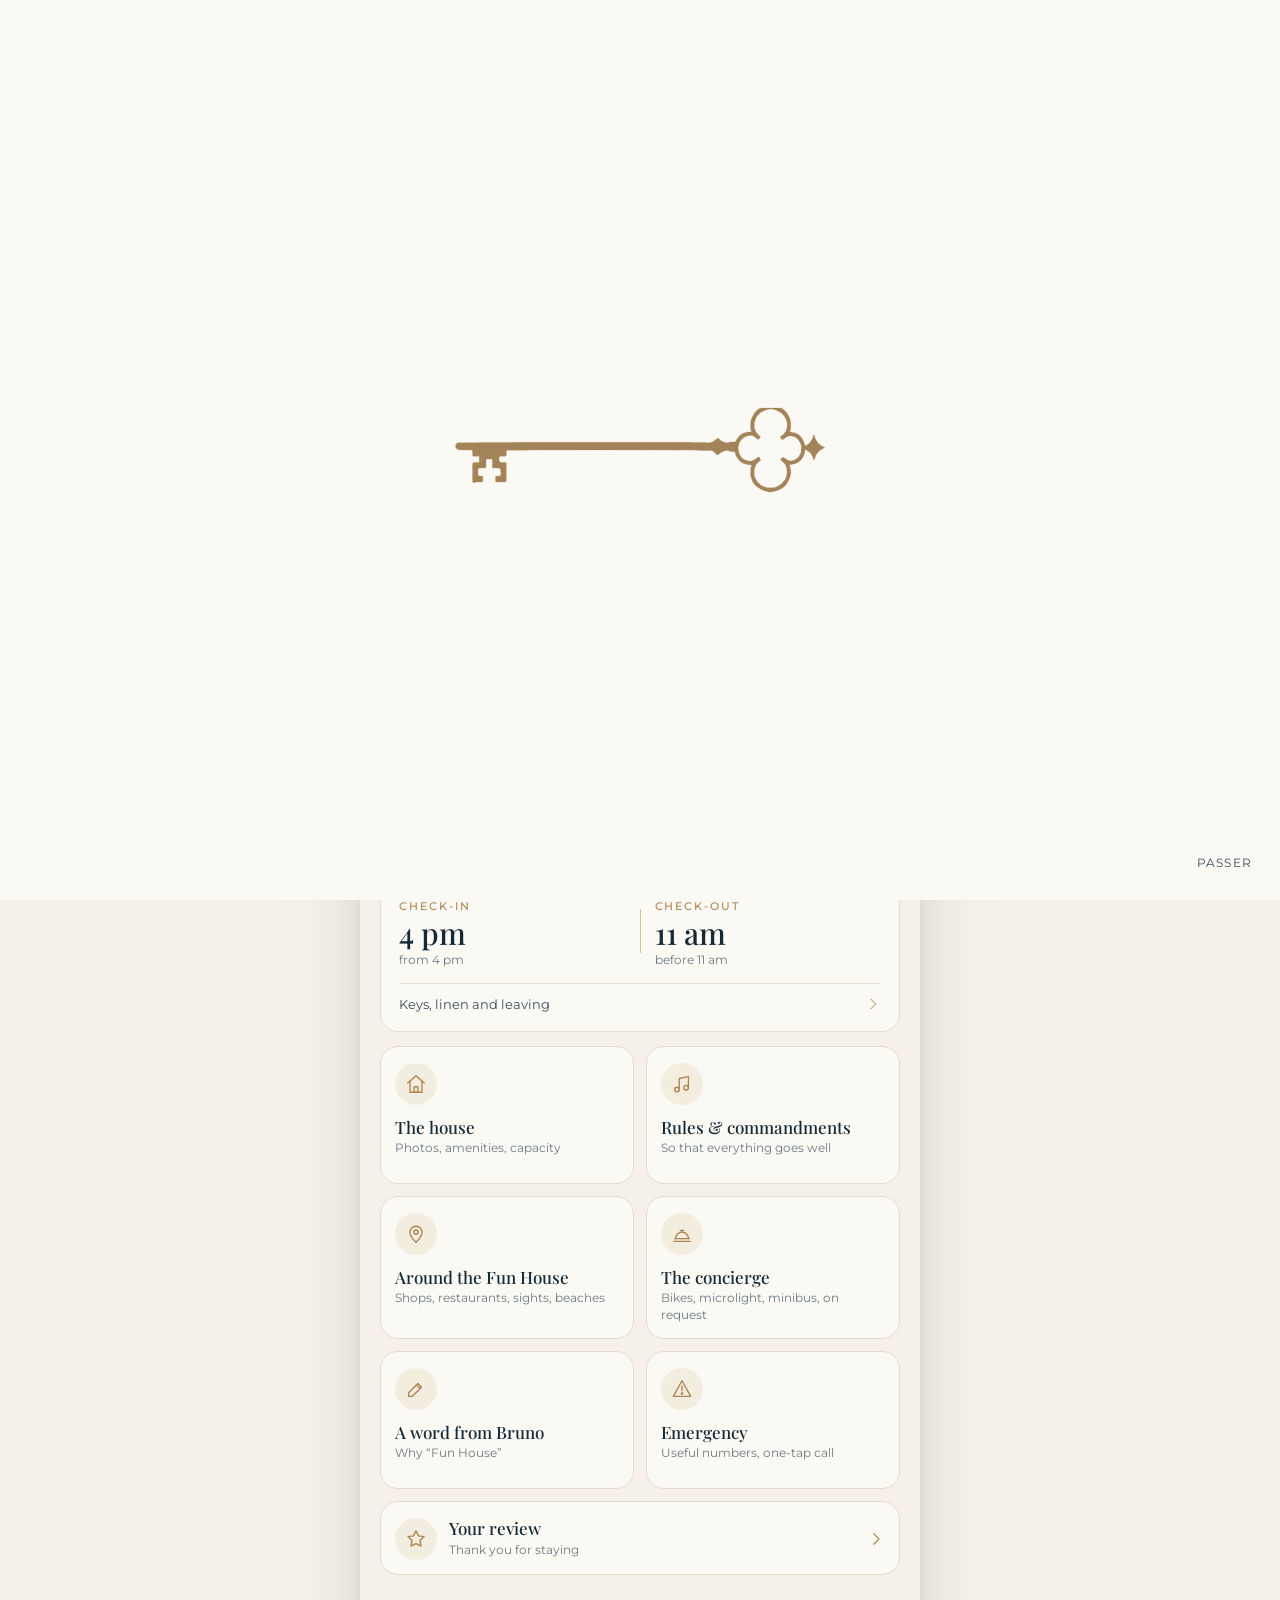
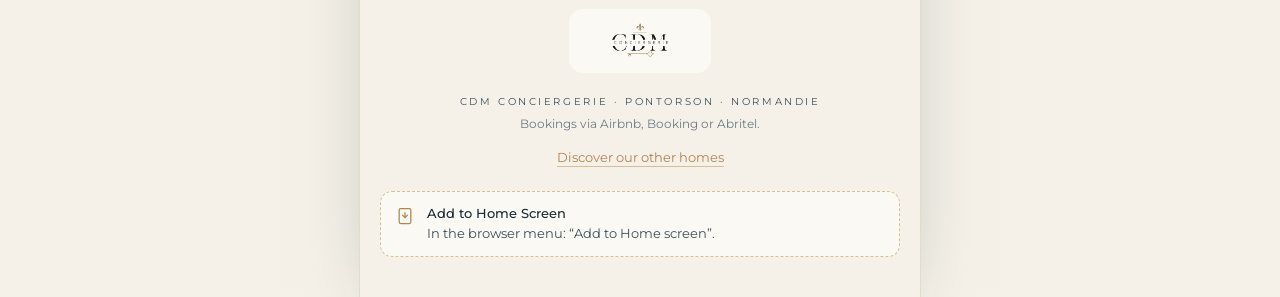
==== index.html @ 7c6ab752 "Livret d'accueil Fun House : mini-app statique (CDM Conciergerie) Co-Authored-By: Claude Fable 5.1 <" ====
<!doctype html>
<html lang="fr">
<head>
<meta charset="utf-8">
<meta name="viewport" content="width=device-width, initial-scale=1, viewport-fit=cover">
<title>Fun House · Livret d'accueil</title>
<meta name="description" content="Tout pour votre séjour à la Fun House, à Moidrey : wifi, arrivée et départ, règles de la maison, bonnes adresses et contact de la conciergerie.">
<meta name="robots" content="noindex, nofollow">
<meta name="theme-color" content="#F5F1E8" media="(prefers-color-scheme: light)">
<meta name="theme-color" content="#10222B" media="(prefers-color-scheme: dark)">
<meta name="apple-mobile-web-app-capable" content="yes">
<meta name="mobile-web-app-capable" content="yes">
<meta name="apple-mobile-web-app-status-bar-style" content="black-translucent">
<meta name="apple-mobile-web-app-title" content="Fun House">
<meta name="format-detection" content="telephone=yes">

<!-- Aperçu du lien dans iMessage, WhatsApp, Messenger -->
<meta property="og:type" content="website">
<meta property="og:title" content="Fun House · Livret d'accueil">
<meta property="og:description" content="Wifi, arrivée et départ, règles de la maison, bonnes adresses, contact de la conciergerie : tout votre séjour dans votre poche.">
<meta property="og:image" content="https://funhouse.conciergerie-cdm.fr/img/og.jpg">
<meta property="og:image:width" content="1200">
<meta property="og:image:height" content="630">
<meta property="og:url" content="https://funhouse.conciergerie-cdm.fr/">
<meta property="og:locale" content="fr_FR">
<meta name="twitter:card" content="summary_large_image">

<link rel="manifest" href="manifest.webmanifest">
<link rel="icon" type="image/png" sizes="64x64" href="icons/favicon-64.png">
<link rel="apple-touch-icon" href="icons/apple-touch-icon.png">
<link rel="preload" href="fonts/playfair-display-latin-500-normal.woff2" as="font" type="font/woff2" crossorigin>
<link rel="preload" href="fonts/playfair-display-latin-500-italic.woff2" as="font" type="font/woff2" crossorigin>
<link rel="preload" href="fonts/montserrat-latin-400-normal.woff2" as="font" type="font/woff2" crossorigin>
<link rel="preload" href="video/hero-poster.webp" as="image">
<link rel="stylesheet" href="styles.css">
</head>
<body>
<script>document.documentElement.classList.add('js');</script>

<!-- Ouverture : la clé du logo se dessine, puis le logo complet apparaît -->
<div id="ouverture" aria-hidden="true">
  <div class="ouv-boite">
    <img id="ouv-logo" src="img/logo-cdm.png" alt="" width="790" height="316">
    <svg class="ouv-cle" viewBox="0 0 843 210" aria-hidden="true"><path id="ouv-cle-path" d=""/></svg>
  </div>
  <div class="ouv-mot">Conciergerie Clés des Merveilles</div>
  <button type="button" class="ouv-passer" id="ouv-passer">Passer</button>
</div>

<div class="app" id="app">
  <header class="hero" id="hero">
    <img class="poster" src="video/hero-poster.webp" alt="" width="720" height="1280" fetchpriority="high">
    <video id="hero-video" muted loop playsinline preload="none" poster="video/hero-poster.webp" aria-hidden="true">
      <source src="video/hero.mp4" type="video/mp4">
    </video>
    <div class="hero-haut">
      <a class="marque" href="#/" aria-label="Fun House, accueil"><img src="img/logo-cdm.png" alt="CDM Conciergerie, Clés des Merveilles" width="790" height="316"></a>
      <div class="hero-actions">
        <div class="langue" role="group" aria-label="Langue / Language">
          <button type="button" data-lang="fr" aria-pressed="true">FR</button>
          <button type="button" data-lang="en" aria-pressed="false">EN</button>
        </div>
        <button type="button" class="btn-ico" id="btn-partager" aria-label="Partager"></button>
      </div>
    </div>
    <div class="hero-texte" id="hero-texte"></div>
  </header>

  <main class="contenu" id="accueil"></main>
</div>

<div id="pages"></div>
<div class="lightbox" id="lightbox" role="dialog" aria-modal="true" aria-label="Photos"></div>
<div class="toast" id="toast" role="status" aria-live="polite"></div>

<noscript>
  <div style="padding:24px;font-family:Arial,sans-serif">
    <h1>Fun House</h1>
    <p>Wifi : BBOX-E0B1A021 · mot de passe : PnJfz9CNZT2bJd76LJ</p>
    <p>Alicia, Conciergerie Clés des Merveilles : 06 40 57 18 82</p>
    <p>Urgences : 112 · SAMU 15 · Pompiers 18 · Police 17</p>
  </div>
</noscript>

<script src="content.js"></script>
<script src="cle.js" defer></script>
<script src="qrcode.min.js" defer></script>
<script src="app.js" defer></script>
</body>
</html>
---- styles.css ----
/* ============================================================
   FUN HOUSE · LIVRET D'ACCUEIL · STYLES
   Charte CDM Conciergerie V1 : crème, nacre, encre marine,
   ardoise, or. Playfair Display / Montserrat / Satisfy.
   ============================================================ */

@font-face { font-family: "Playfair Display"; font-style: normal; font-weight: 500; font-display: swap; src: url("fonts/playfair-display-latin-500-normal.woff2") format("woff2"); }
@font-face { font-family: "Playfair Display"; font-style: italic; font-weight: 500; font-display: swap; src: url("fonts/playfair-display-latin-500-italic.woff2") format("woff2"); }
@font-face { font-family: "Montserrat"; font-style: normal; font-weight: 400; font-display: swap; src: url("fonts/montserrat-latin-400-normal.woff2") format("woff2"); }
@font-face { font-family: "Montserrat"; font-style: normal; font-weight: 500; font-display: swap; src: url("fonts/montserrat-latin-500-normal.woff2") format("woff2"); }
@font-face { font-family: "Satisfy"; font-style: normal; font-weight: 400; font-display: swap; src: url("fonts/satisfy-latin-400-normal.woff2") format("woff2"); }

:root {
  --creme: #F5F1E8;
  --nacre: #FBF9F4;
  --encre: #152A35;
  --ardoise: #3A4F5B;
  --or: #AF8450;
  --or-clair: #D9BE93;
  --or-pale: #EFE3CF;
  --filet: #E4DCCB;
  --doux: #6B7B84;
  --ombre: 0 10px 30px -18px rgba(21, 42, 53, .35);

  --bg: var(--creme);
  --surface: var(--nacre);
  --surface-2: #F0EADD;
  --texte: var(--encre);
  --texte-2: var(--ardoise);
  --texte-3: var(--doux);
  --ligne: var(--filet);
  --cercle: #F3EDE0;

  --f-titre: "Playfair Display", Georgia, "Times New Roman", serif;
  --f-texte: "Montserrat", "Helvetica Neue", Arial, sans-serif;
  --f-main: "Satisfy", "Brush Script MT", cursive;

  --rayon: 18px;
  --rayon-s: 12px;
  --gout: 20px;
  --sat: env(safe-area-inset-top, 0px);
  --sab: env(safe-area-inset-bottom, 0px);
  --ease: cubic-bezier(.2, .8, .2, 1);
  color-scheme: light;
}

@media (prefers-color-scheme: dark) {
  :root:not([data-theme="light"]) {
    --bg: #10222B; --surface: #172F3B; --surface-2: #1D3845;
    --texte: #F5F1E8; --texte-2: #D8D2C4; --texte-3: #A9B5BC;
    --ligne: rgba(217, 190, 147, .22); --cercle: #1E3A47;
    --ombre: 0 10px 30px -18px rgba(0, 0, 0, .6);
    color-scheme: dark;
  }
}
:root[data-theme="dark"] {
  --bg: #10222B; --surface: #172F3B; --surface-2: #1D3845;
  --texte: #F5F1E8; --texte-2: #D8D2C4; --texte-3: #A9B5BC;
  --ligne: rgba(217, 190, 147, .22); --cercle: #1E3A47;
  --ombre: 0 10px 30px -18px rgba(0, 0, 0, .6);
  color-scheme: dark;
}

/* ---------- Base ---------- */
*, *::before, *::after { box-sizing: border-box; }
html { -webkit-text-size-adjust: 100%; height: 100%; }
body {
  margin: 0; min-height: 100%;
  background: var(--bg); color: var(--texte-2);
  font-family: var(--f-texte); font-size: 15px; line-height: 1.6;
  -webkit-font-smoothing: antialiased; overscroll-behavior-y: none;
}
body.page-ouverte { overflow: hidden; }
img { max-width: 100%; display: block; }
button { font: inherit; color: inherit; }
a { color: inherit; }
:focus-visible { outline: 2px solid var(--or); outline-offset: 3px; border-radius: 6px; }
[hidden] { display: none !important; }
.sr { position: absolute; width: 1px; height: 1px; overflow: hidden; clip: rect(0 0 0 0); white-space: nowrap; }

.app { max-width: 560px; margin: 0 auto; min-height: 100dvh; position: relative; background: var(--bg); }
@media (min-width: 600px) { .app { box-shadow: 0 0 0 1px var(--ligne), 0 30px 80px -40px rgba(21, 42, 53, .5); } }

/* ---------- Typographie ---------- */
.eyebrow { font-size: 11px; letter-spacing: .22em; text-transform: uppercase; color: var(--or); font-weight: 500; margin: 0 0 8px; }
.titre { font-family: var(--f-titre); font-weight: 500; color: var(--texte); line-height: 1.08; margin: 0; text-wrap: balance; }
.titre em, .it { font-style: italic; color: var(--or); }
h1.titre { font-size: clamp(32px, 9vw, 40px); }
h2.titre { font-size: 22px; margin: 0 0 10px; }
h3.titre { font-size: 18px; margin: 0 0 6px; }
p { margin: 0 0 12px; }
.doux { color: var(--texte-3); }
.petit { font-size: 13px; }
.filet-or { width: 64px; height: 2px; background: var(--or); border: 0; margin: 14px 0 18px; border-radius: 2px; }

/* ---------- Boutons ---------- */
.btn {
  display: inline-flex; align-items: center; justify-content: center; gap: 10px;
  min-height: 48px; padding: 0 20px; border-radius: 999px; border: 1px solid var(--encre);
  background: var(--encre); color: var(--nacre); text-decoration: none; cursor: pointer;
  font-size: 12px; font-weight: 500; letter-spacing: .12em; text-transform: uppercase;
  transition: transform .18s var(--ease), background .18s, opacity .18s; -webkit-tap-highlight-color: transparent;
}
.btn:active { transform: scale(.97); }
.btn svg { width: 18px; height: 18px; }
.btn.or { border-color: var(--or); background: transparent; color: var(--texte); }
.btn.or svg { color: var(--or); }
.btn.plein { width: 100%; }
.btn.compact { min-height: 40px; padding: 0 14px; font-size: 11px; }
.btn.lien { background: transparent; border-color: transparent; color: var(--or); padding: 0 6px; min-height: 40px; }
.btn-ico {
  width: 44px; height: 44px; border-radius: 50%; border: 1px solid var(--ligne); background: var(--surface);
  display: inline-grid; place-items: center; cursor: pointer; color: var(--texte); padding: 0; -webkit-tap-highlight-color: transparent;
}
.btn-ico svg { width: 20px; height: 20px; }
.ico { width: 22px; height: 22px; stroke: currentColor; fill: none; stroke-width: 1.5; stroke-linecap: round; stroke-linejoin: round; flex: 0 0 auto; }
.cercle { width: 44px; height: 44px; border-radius: 50%; background: var(--cercle); display: grid; place-items: center; color: var(--or); flex: 0 0 auto; }

/* ---------- Ouverture ---------- */
#ouverture {
  position: fixed; inset: 0; z-index: 100; background: var(--nacre); display: grid; place-items: center;
  transition: opacity .6s ease, visibility .6s;
}
#ouverture.fin { opacity: 0; visibility: hidden; pointer-events: none; }
.ouv-boite { position: relative; width: min(72vw, 300px); aspect-ratio: 790 / 316; }
.ouv-boite img { position: absolute; inset: 0; width: 100%; height: 100%; object-fit: contain; opacity: 0; transform: scale(.94); transition: opacity .7s ease .15s, transform .9s var(--ease) .15s; }
.ouv-boite img.visible { opacity: 1; transform: none; }
.ouv-cle { position: absolute; left: 50%; top: 50%; width: min(80vw, 380px); height: auto; overflow: visible; transform: translate(-50%, -50%); transition: opacity .55s ease, transform .55s ease; }
.ouv-cle path { fill: #A3845A; fill-opacity: 0; stroke: var(--or); stroke-width: 2.2; stroke-dasharray: 2920; stroke-dashoffset: 2920; }
#ouverture.trace .ouv-cle path { animation: tracer 1.35s cubic-bezier(.45, 0, .2, 1) forwards, remplir .45s ease 1.2s forwards; }
@keyframes tracer { to { stroke-dashoffset: 0; } }
@keyframes remplir { to { fill-opacity: 1; stroke-width: .6; } }
#ouverture.logo .ouv-cle { opacity: 0; transform: translate(-50%, -50%) scale(.55); }
.ouv-mot { position: absolute; left: 0; right: 0; top: calc(50% + 70px); text-align: center; font-family: var(--f-texte); font-size: 11px; letter-spacing: .3em; text-transform: uppercase; color: var(--ardoise); opacity: 0; transition: opacity .6s ease; }
#ouverture.logo .ouv-mot { opacity: 1; }
.ouv-passer { position: absolute; right: 18px; bottom: calc(18px + var(--sab)); background: none; border: 0; color: var(--ardoise); font-size: 12px; letter-spacing: .1em; text-transform: uppercase; padding: 10px; }

/* ---------- Hero ---------- */
.hero { position: relative; height: min(74svh, 700px); min-height: 500px; overflow: hidden; background: var(--encre); }
.hero video, .hero img.poster { position: absolute; inset: 0; width: 100%; height: 100%; object-fit: cover; object-position: center 40%; }
.hero video { opacity: 0; transition: opacity .8s ease; }
.hero.video-prete video { opacity: 1; }
.hero::after {
  content: ""; position: absolute; inset: 0;
  background: linear-gradient(180deg, rgba(21, 42, 53, .38) 0%, rgba(21, 42, 53, 0) 26%, rgba(21, 42, 53, 0) 46%, var(--bg) 78%, var(--bg) 100%);
}
.hero-haut {
  position: absolute; z-index: 2; left: 0; right: 0; top: 0;
  padding: calc(var(--sat) + 14px) var(--gout) 0; display: flex; align-items: center; justify-content: space-between; gap: 10px;
}
.marque { background: var(--nacre); border-radius: 12px; padding: 6px 10px; display: inline-flex; box-shadow: 0 6px 24px -10px rgba(0, 0, 0, .35); }
.marque img { height: 30px; width: auto; }
.hero-actions { display: flex; gap: 8px; }
.langue { display: inline-flex; border-radius: 999px; overflow: hidden; background: rgba(21, 42, 53, .45); backdrop-filter: blur(8px); -webkit-backdrop-filter: blur(8px); border: 1px solid rgba(251, 249, 244, .35); }
.langue button { background: none; border: 0; color: var(--nacre); font-size: 12px; font-weight: 500; letter-spacing: .1em; padding: 0 12px; height: 36px; cursor: pointer; }
.langue button[aria-pressed="true"] { background: var(--nacre); color: var(--encre); }
.hero-actions .btn-ico { background: rgba(21, 42, 53, .45); border-color: rgba(251, 249, 244, .35); color: var(--nacre); backdrop-filter: blur(8px); -webkit-backdrop-filter: blur(8px); width: 38px; height: 38px; }
.hero-texte { position: absolute; z-index: 2; left: 0; right: 0; bottom: 0; padding: 0 var(--gout) 6px; color: var(--texte); }
.hero-texte .main { font-family: var(--f-main); font-size: clamp(26px, 7vw, 32px); color: var(--or); line-height: 1; margin: 0 0 2px; }
.hero-texte h1 { font-family: var(--f-titre); font-weight: 500; font-size: clamp(52px, 15vw, 72px); line-height: .98; margin: 0; color: var(--texte); letter-spacing: -.01em; }
.hero-texte h1 em { font-style: italic; color: var(--or); }
.hero-texte .hero-lieu { margin: 12px 0 0; font-size: 11px; letter-spacing: .22em; text-transform: uppercase; color: var(--texte-2); }

/* ---------- Accueil ---------- */
.contenu { padding: 0 var(--gout) calc(40px + var(--sab)); }
.intro-accueil { font-size: 15.5px; color: var(--texte-2); margin: 6px 0 22px; max-width: 46ch; }
.rapides { display: grid; grid-template-columns: repeat(3, 1fr); gap: 10px; margin: 0 0 14px; }
.rapide {
  background: var(--surface); border: 1px solid var(--ligne); border-radius: var(--rayon); min-height: 86px; padding: 12px 8px;
  display: flex; flex-direction: column; align-items: center; justify-content: center; gap: 8px; text-decoration: none; cursor: pointer;
  color: var(--texte); font-size: 12px; font-weight: 500; letter-spacing: .02em; text-align: center; transition: transform .18s var(--ease), box-shadow .18s; -webkit-tap-highlight-color: transparent;
}
.rapide:active { transform: scale(.97); }
.rapide .cercle { width: 40px; height: 40px; }
.horaires-carte {
  display: grid; grid-template-columns: 1fr 1px 1fr; align-items: center; gap: 14px;
  background: var(--surface); border: 1px solid var(--ligne); border-radius: var(--rayon); padding: 16px 18px; margin-bottom: 14px; text-decoration: none; color: inherit;
}
.horaires-carte .sep { width: 1px; height: 44px; background: var(--or-clair); }
.horaire b { display: block; font-family: var(--f-titre); font-weight: 500; font-size: 30px; color: var(--texte); line-height: 1.1; font-variant-numeric: tabular-nums; }
.horaire span { font-size: 11px; letter-spacing: .18em; text-transform: uppercase; color: var(--or); font-weight: 500; }
.horaire small { display: block; font-size: 12px; color: var(--texte-3); }
.horaires-lien { grid-column: 1 / -1; display: flex; align-items: center; justify-content: space-between; border-top: 1px solid var(--ligne); padding-top: 10px; font-size: 13px; color: var(--texte-2); }
.horaires-lien svg { width: 16px; height: 16px; color: var(--or); }
.grille { display: grid; grid-template-columns: 1fr 1fr; gap: 12px; }
.tuile {
  background: var(--surface); border: 1px solid var(--ligne); border-radius: var(--rayon); padding: 16px 14px 14px; text-align: left; cursor: pointer;
  display: flex; flex-direction: column; gap: 12px; min-height: 138px; transition: transform .18s var(--ease); -webkit-tap-highlight-color: transparent; color: inherit;
}
.tuile:active { transform: scale(.97); }
.tuile .cercle { width: 42px; height: 42px; }
.tuile b { display: block; font-family: var(--f-titre); font-weight: 500; font-size: 17px; line-height: 1.2; color: var(--texte); }
.tuile small { display: block; font-size: 12px; color: var(--texte-3); margin-top: 3px; line-height: 1.4; }
.tuile.large { grid-column: 1 / -1; flex-direction: row; align-items: center; min-height: 0; }
.tuile.large .texte { flex: 1; min-width: 0; }
.tuile.large .chev { color: var(--or); width: 18px; height: 18px; }
.pied { text-align: center; padding: 34px 0 0; }
.pied .marque-pied { display: inline-block; background: var(--nacre); border-radius: 14px; padding: 10px 16px; }
.pied .marque-pied img { height: 44px; width: auto; }
.pied .signature { margin: 14px 0 4px; font-size: 10px; letter-spacing: .26em; text-transform: uppercase; color: var(--texte-2); }
.pied .reservation { font-size: 12px; color: var(--texte-3); margin: 0 0 12px; }
.pied a.site { color: var(--or); font-size: 13px; text-decoration: none; border-bottom: 1px solid var(--or-clair); padding-bottom: 1px; }
.installer { margin-top: 22px; background: var(--surface); border: 1px dashed var(--or-clair); border-radius: var(--rayon-s); padding: 12px 14px; font-size: 12.5px; color: var(--texte-2); text-align: left; display: flex; gap: 12px; align-items: flex-start; }
.installer svg { color: var(--or); width: 20px; height: 20px; flex: 0 0 auto; margin-top: 2px; }
.installer b { display: block; color: var(--texte); font-weight: 500; }

/* ---------- Pages (feuilles) ---------- */
.page {
  position: fixed; inset: 0; z-index: 50; background: var(--bg); color: var(--texte-2);
  transform: translate3d(100%, 0, 0); visibility: hidden; transition: transform .42s var(--ease), visibility 0s linear .42s;
  display: flex; flex-direction: column; max-width: 560px; margin: 0 auto; box-shadow: -20px 0 60px -30px rgba(0, 0, 0, .5);
}
.page.ouverte { transform: translate3d(0, 0, 0); visibility: visible; transition: transform .42s var(--ease), visibility 0s; }
.page-tete {
  flex: 0 0 auto; display: flex; align-items: center; gap: 10px; padding: calc(var(--sat) + 10px) 12px 10px;
  background: color-mix(in srgb, var(--bg) 88%, transparent); backdrop-filter: blur(10px); -webkit-backdrop-filter: blur(10px); border-bottom: 1px solid var(--ligne);
  position: sticky; top: 0; z-index: 2;
}
.page-tete .retour { width: 40px; height: 40px; border-radius: 50%; border: 0; background: transparent; display: grid; place-items: center; cursor: pointer; color: var(--texte); -webkit-tap-highlight-color: transparent; }
.page-tete .retour svg { width: 22px; height: 22px; }
.page-tete .fil { font-size: 11px; letter-spacing: .2em; text-transform: uppercase; color: var(--or); font-weight: 500; flex: 1; min-width: 0; white-space: nowrap; overflow: hidden; text-overflow: ellipsis; }
.page-corps { flex: 1 1 auto; overflow-y: auto; -webkit-overflow-scrolling: touch; overscroll-behavior: contain; padding: 22px var(--gout) calc(48px + var(--sab)); }
.page-corps > .eyebrow + .titre { margin-bottom: 14px; }
.page-corps .intro { font-size: 15.5px; color: var(--texte-2); max-width: 48ch; margin-bottom: 22px; }
.bloc { margin: 0 0 22px; }
.carte { background: var(--surface); border: 1px solid var(--ligne); border-radius: var(--rayon); padding: 18px; }
.carte + .carte { margin-top: 12px; }
.carte h3 { margin-top: 0; }
.ligne-ico { display: flex; gap: 14px; align-items: flex-start; }
.ligne-ico .cercle { width: 40px; height: 40px; }
.ligne-ico p:last-child { margin: 0; }
.photo-bandeau { margin: 0 calc(-1 * var(--gout)) 20px; position: relative; aspect-ratio: 4 / 3; overflow: hidden; background: var(--surface-2); }
.photo-bandeau img { width: 100%; height: 100%; object-fit: cover; }
.photo-bandeau::after { content: ""; position: absolute; inset: 0; background: linear-gradient(180deg, rgba(21, 42, 53, 0) 55%, var(--bg) 100%); }
.photo-arrondie { border-radius: var(--rayon); overflow: hidden; aspect-ratio: 16 / 10; background: var(--surface-2); margin: 0 0 18px; position: relative; }
.photo-arrondie img { width: 100%; height: 100%; object-fit: cover; }

/* ---------- Wifi ---------- */
.wifi-champ { display: flex; align-items: center; justify-content: space-between; gap: 12px; padding: 14px 0; border-top: 1px solid var(--ligne); }
.wifi-champ:first-of-type { border-top: 0; padding-top: 4px; }
.wifi-champ .lab { font-size: 11px; letter-spacing: .18em; text-transform: uppercase; color: var(--or); font-weight: 500; }
.wifi-champ .val { font-family: var(--f-texte); font-weight: 500; font-size: 17px; color: var(--texte); word-break: break-all; letter-spacing: .02em; }
.wifi-champ .val.mdp { font-size: 19px; letter-spacing: .06em; font-variant-numeric: tabular-nums; }
.qr-boite { background: #FFFFFF; border-radius: var(--rayon); padding: 14px; display: grid; place-items: center; width: min(100%, 260px); margin: 0 auto 12px; border: 1px solid var(--ligne); }
.qr-boite svg { width: 100%; height: auto; display: block; shape-rendering: crispEdges; }
.note { display: flex; gap: 12px; align-items: flex-start; font-size: 13.5px; color: var(--texte-2); background: var(--surface); border: 1px solid var(--ligne); border-radius: var(--rayon-s); padding: 12px 14px; }
.note svg { color: var(--or); width: 20px; height: 20px; flex: 0 0 auto; margin-top: 1px; }

/* ---------- Arrivée ---------- */
.tuiles-heures { display: grid; grid-template-columns: 1fr 1fr; gap: 12px; margin-bottom: 14px; }
.tuile-heure { background: var(--surface); border: 1px solid var(--ligne); border-radius: var(--rayon); padding: 18px 14px; text-align: center; }
.tuile-heure span { font-size: 11px; letter-spacing: .18em; text-transform: uppercase; color: var(--or); font-weight: 500; }
.tuile-heure b { display: block; font-family: var(--f-titre); font-weight: 500; font-size: 40px; line-height: 1.1; color: var(--texte); margin: 4px 0 2px; font-variant-numeric: tabular-nums; }
.tuile-heure small { font-size: 12px; color: var(--texte-3); }
.liste-check { list-style: none; margin: 0; padding: 0; }
.liste-check li { border-top: 1px solid var(--ligne); }
.liste-check li:first-child { border-top: 0; }
.check { display: flex; align-items: center; gap: 14px; width: 100%; padding: 13px 0; background: none; border: 0; text-align: left; cursor: pointer; color: var(--texte); font-size: 14.5px; line-height: 1.4; -webkit-tap-highlight-color: transparent; }
.check .case { width: 26px; height: 26px; border-radius: 50%; border: 1.5px solid var(--or-clair); flex: 0 0 auto; display: grid; place-items: center; transition: background .25s, border-color .25s; }
.check .case svg { width: 14px; height: 14px; stroke: var(--nacre); stroke-width: 2.2; fill: none; stroke-dasharray: 24; stroke-dashoffset: 24; transition: stroke-dashoffset .3s ease .05s; }
.check[aria-checked="true"] .case { background: var(--or); border-color: var(--or); }
.check[aria-checked="true"] .case svg { stroke-dashoffset: 0; }
.check[aria-checked="true"] .lib { color: var(--texte-3); text-decoration: line-through; text-decoration-color: var(--or-clair); }
.progression { height: 3px; background: var(--ligne); border-radius: 3px; overflow: hidden; margin: 6px 0 14px; }
.progression i { display: block; height: 100%; width: 0; background: var(--or); transition: width .4s var(--ease); }
.fini { display: none; text-align: center; padding: 10px 0 4px; }
.fini.visible { display: block; animation: monter .5s var(--ease); }
.fini .main { font-family: var(--f-main); font-size: 26px; color: var(--or); margin: 0 0 8px; }
@keyframes monter { from { opacity: 0; transform: translateY(10px); } to { opacity: 1; transform: none; } }
.actions { display: flex; flex-direction: column; gap: 10px; margin-top: 14px; }

/* ---------- Maison ---------- */
.chiffres { display: grid; grid-template-columns: repeat(4, 1fr); gap: 8px; margin: 0 0 22px; }
.chiffre { background: var(--surface); border: 1px solid var(--ligne); border-radius: var(--rayon-s); padding: 12px 6px; text-align: center; }
.chiffre b { display: block; font-family: var(--f-titre); font-weight: 500; font-size: 26px; color: var(--texte); line-height: 1.1; }
.chiffre span { display: block; font-size: 9.5px; letter-spacing: .05em; text-transform: uppercase; color: var(--texte-3); line-height: 1.25; margin-top: 3px; }
.galerie { display: flex; gap: 12px; overflow-x: auto; scroll-snap-type: x mandatory; margin: 0 calc(-1 * var(--gout)); padding: 4px var(--gout) 12px; scrollbar-width: none; }
.galerie::-webkit-scrollbar { display: none; }
.galerie figure { margin: 0; flex: 0 0 min(76%, 330px); scroll-snap-align: center; }
.galerie button { display: block; width: 100%; padding: 0; border: 0; background: var(--surface-2); border-radius: 16px; overflow: hidden; aspect-ratio: 4 / 5; cursor: pointer; }
.galerie img { width: 100%; height: 100%; object-fit: cover; transition: transform .6s var(--ease); }
.galerie button:active img { transform: scale(1.03); }
.galerie figcaption { font-size: 12px; color: var(--texte-3); margin-top: 8px; letter-spacing: .02em; }
.equipements { display: grid; grid-template-columns: 1fr 1fr; gap: 8px; }
.equip { display: flex; align-items: center; gap: 10px; background: var(--surface); border: 1px solid var(--ligne); border-radius: var(--rayon-s); padding: 10px 12px; font-size: 13px; color: var(--texte); }
.equip .cercle { width: 34px; height: 34px; }
.equip .ico { width: 18px; height: 18px; }
.accordeon { border-top: 1px solid var(--ligne); }
.accordeon details { border-bottom: 1px solid var(--ligne); }
.accordeon summary { list-style: none; cursor: pointer; padding: 14px 0; display: flex; align-items: center; justify-content: space-between; gap: 12px; font-weight: 500; color: var(--texte); font-size: 15px; }
.accordeon summary::-webkit-details-marker { display: none; }
.accordeon summary svg { width: 18px; height: 18px; color: var(--or); transition: transform .3s var(--ease); }
.accordeon details[open] summary svg { transform: rotate(45deg); }
.accordeon details p { margin: 0 0 14px; font-size: 14px; }
.chambres { display: grid; gap: 8px; }
.chambre { display: flex; justify-content: space-between; gap: 12px; align-items: baseline; padding: 10px 0; border-bottom: 1px solid var(--ligne); font-size: 14px; }
.chambre b { font-family: var(--f-titre); font-weight: 500; color: var(--texte); font-size: 16px; white-space: nowrap; }
.chambre span { text-align: right; color: var(--texte-2); }

/* ---------- Lightbox ---------- */
.lightbox { position: fixed; inset: 0; z-index: 90; background: #0B151B; display: none; flex-direction: column; }
.lightbox.ouverte { display: flex; }
.lightbox .piste { flex: 1; display: flex; overflow-x: auto; scroll-snap-type: x mandatory; scrollbar-width: none; align-items: center; }
.lightbox .piste::-webkit-scrollbar { display: none; }
.lightbox .piste figure { flex: 0 0 100%; scroll-snap-align: center; margin: 0; height: 100%; display: flex; flex-direction: column; justify-content: center; align-items: center; padding: 0 0 20px; }
.lightbox img { max-width: 100%; max-height: calc(100dvh - 140px); object-fit: contain; }
.lightbox figcaption { color: #D8D2C4; font-size: 13px; padding: 12px 20px 0; text-align: center; }
.lightbox .fermer { position: absolute; top: calc(var(--sat) + 12px); right: 14px; z-index: 2; background: rgba(255, 255, 255, .12); border-color: transparent; color: #fff; }

/* ---------- Règles & commandements ---------- */
.regles { list-style: none; margin: 0 0 24px; padding: 0; background: var(--surface); border: 1px solid var(--ligne); border-radius: var(--rayon); overflow: hidden; }
.regles li { display: flex; gap: 14px; align-items: flex-start; padding: 13px 16px; border-top: 1px solid var(--ligne); font-size: 14.5px; color: var(--texte); line-height: 1.45; }
.regles li:first-child { border-top: 0; }
.regles li::before { content: ""; width: 7px; height: 7px; margin-top: 8px; flex: 0 0 auto; transform: rotate(45deg); background: var(--or); }
.cmd { background: var(--encre); color: var(--nacre); margin: 0 calc(-1 * var(--gout)); padding: 34px var(--gout) 36px; position: relative; overflow: hidden; }
.cmd::before { content: ""; position: absolute; inset: 0; background: url("img/platine-vinyle-s.webp") center / cover; opacity: .09; }
.cmd > * { position: relative; }
.cmd .eyebrow { color: var(--or-clair); }
.cmd .titre { color: var(--nacre); }
.cmd ol { list-style: none; margin: 18px 0 0; padding: 0; }
.cmd li { display: grid; grid-template-columns: 44px 1fr; gap: 12px; padding: 15px 0; border-top: 1px solid rgba(217, 190, 147, .22); }
.cmd li:first-child { border-top: 0; }
.cmd .n { font-family: var(--f-titre); font-style: italic; font-size: 30px; line-height: 1; color: var(--or-clair); font-variant-numeric: tabular-nums; }
.cmd b { display: block; font-family: var(--f-titre); font-weight: 500; font-size: 17.5px; line-height: 1.3; color: var(--nacre); }
.cmd small { display: block; font-size: 13px; color: #B9C3C8; margin-top: 4px; line-height: 1.45; }
.cmd .sign { font-family: var(--f-main); font-size: 26px; color: var(--or-clair); margin: 22px 0 0; }

/* ---------- Bruno ---------- */
.lettre { background: var(--surface); border: 1px solid var(--ligne); border-radius: var(--rayon); padding: 22px 20px; }
.lettre .salut { font-family: var(--f-titre); font-style: italic; font-size: 20px; color: var(--texte); margin: 0 0 14px; }
.lettre p { font-size: 14.5px; line-height: 1.7; }
.lettre p:first-of-type::first-letter { font-family: var(--f-titre); font-size: 44px; float: left; line-height: .9; margin: 4px 8px 0 0; color: var(--or); }
.reperes { display: flex; flex-wrap: wrap; gap: 6px; margin: 16px 0 10px; }
.reperes span { font-size: 10.5px; letter-spacing: .14em; text-transform: uppercase; font-weight: 500; padding: 6px 10px; border: 1px solid var(--ligne); border-radius: 6px; color: var(--texte-2); background: var(--bg); }
.sign-main { font-family: var(--f-main); font-size: 34px; color: var(--or); margin: 10px 0 0; line-height: 1; }

/* ---------- Conciergerie ---------- */
.services { display: grid; gap: 10px; }
.service { background: var(--surface); border: 1px solid var(--ligne); border-radius: var(--rayon); padding: 16px; display: grid; grid-template-columns: 40px 1fr; gap: 14px; }
.service b { display: block; font-family: var(--f-titre); font-weight: 500; font-size: 17px; color: var(--texte); line-height: 1.25; }
.service p { font-size: 13.5px; margin: 4px 0 10px; }
.contact-carte { display: grid; grid-template-columns: 1fr auto; gap: 12px; align-items: center; }
.contact-carte .nom { font-family: var(--f-titre); font-weight: 500; font-size: 26px; color: var(--texte); line-height: 1.1; }
.contact-carte .tel { font-family: var(--f-titre); font-size: 20px; color: var(--or); margin-top: 6px; font-variant-numeric: tabular-nums; }
.contact-boutons { display: grid; grid-template-columns: 1fr 1fr 1fr; gap: 8px; margin-top: 14px; }
.contact-boutons .btn { padding: 0 8px; font-size: 11px; }

/* ---------- Autour ---------- */
.onglets { display: flex; gap: 6px; overflow-x: auto; margin: 0 calc(-1 * var(--gout)) 16px; padding: 2px var(--gout) 6px; scrollbar-width: none; }
.onglets::-webkit-scrollbar { display: none; }
.onglet { flex: 0 0 auto; border-radius: 999px; border: 1px solid var(--ligne); background: var(--surface); color: var(--texte-2); padding: 0 14px; height: 36px; font-size: 12.5px; font-weight: 500; letter-spacing: .04em; cursor: pointer; white-space: nowrap; -webkit-tap-highlight-color: transparent; }
.onglet[aria-selected="true"] { background: var(--encre); border-color: var(--encre); color: var(--nacre); }
.lieux { list-style: none; margin: 0; padding: 0; display: grid; gap: 10px; }
.lieu { background: var(--surface); border: 1px solid var(--ligne); border-radius: var(--rayon); padding: 14px 16px; display: grid; grid-template-columns: 1fr auto; gap: 10px 12px; align-items: start; }
.lieu b { display: block; font-family: var(--f-titre); font-weight: 500; font-size: 17px; color: var(--texte); line-height: 1.25; }
.lieu .s { font-size: 13px; color: var(--texte-2); margin-top: 3px; line-height: 1.45; }
.lieu .dist { text-align: right; white-space: nowrap; }
.lieu .dist b { font-size: 18px; font-variant-numeric: tabular-nums; }
.lieu .dist small { display: block; font-size: 11px; color: var(--texte-3); letter-spacing: .06em; }
.lieu .liens { grid-column: 1 / -1; display: flex; gap: 8px; flex-wrap: wrap; }
.lieu .liens .btn { min-height: 36px; padding: 0 12px; font-size: 10.5px; }

/* ---------- Urgences ---------- */
.urgences { display: grid; gap: 10px; }
.urgence { display: flex; align-items: center; gap: 16px; background: var(--surface); border: 1px solid var(--ligne); border-radius: var(--rayon); padding: 14px 18px; text-decoration: none; color: inherit; transition: transform .18s var(--ease); -webkit-tap-highlight-color: transparent; }
.urgence:active { transform: scale(.98); }
.urgence b { font-family: var(--f-titre); font-weight: 500; font-size: 32px; line-height: 1; min-width: 74px; color: var(--texte); font-variant-numeric: tabular-nums; }
.urgence.prio b { color: var(--or); }
.urgence .t { flex: 1; min-width: 0; }
.urgence .t span { display: block; font-weight: 500; color: var(--texte); font-size: 15px; }
.urgence .t small { display: block; font-size: 12px; color: var(--texte-3); line-height: 1.4; }
.urgence svg { color: var(--or); width: 20px; height: 20px; flex: 0 0 auto; }

/* ---------- Avis ---------- */
.avis-centre { text-align: center; padding-top: 6px; }
.avis-centre .bientot { font-family: var(--f-main); font-size: 30px; color: var(--or); margin: 24px 0 6px; }
.etoiles { display: flex; justify-content: center; gap: 4px; color: var(--or); margin: 10px 0 18px; }
.etoiles svg { width: 22px; height: 22px; fill: currentColor; stroke: none; }

/* ---------- Toast ---------- */
.toast { position: fixed; left: 50%; bottom: calc(22px + var(--sab)); transform: translateX(-50%) translateY(20px); background: var(--encre); color: var(--nacre); font-size: 13px; padding: 11px 18px; border-radius: 999px; z-index: 120; opacity: 0; transition: opacity .25s, transform .25s var(--ease); pointer-events: none; white-space: nowrap; box-shadow: 0 10px 30px -10px rgba(0, 0, 0, .4); }
.toast.visible { opacity: 1; transform: translateX(-50%) translateY(0); }

/* ---------- Confettis (fin de checklist) ---------- */
.confettis { position: fixed; inset: 0; pointer-events: none; z-index: 95; overflow: hidden; }
.confettis i { position: absolute; top: -12px; width: 8px; height: 12px; border-radius: 2px; animation: tomber linear forwards; }
@keyframes tomber { to { transform: translateY(110vh) rotate(540deg); opacity: .9; } }

/* ---------- Révélation au défilement ---------- */
.js .reveal { opacity: 0; transform: translateY(14px); transition: opacity .6s ease, transform .6s var(--ease); }
.js .reveal.vu { opacity: 1; transform: none; }
.js .hero-texte > * { opacity: 0; transform: translateY(16px); animation: monter .7s var(--ease) forwards; }
.js .hero-texte > :nth-child(1) { animation-delay: .15s; }
.js .hero-texte > :nth-child(2) { animation-delay: .3s; }
.js .hero-texte > :nth-child(3) { animation-delay: .5s; }

@media (prefers-reduced-motion: reduce) {
  *, *::before, *::after { animation-duration: .001s !important; transition-duration: .001s !important; animation-delay: 0s !important; scroll-behavior: auto !important; }
  .js .reveal, .js .hero-texte > * { opacity: 1; transform: none; }
  .hero video { display: none; }
}
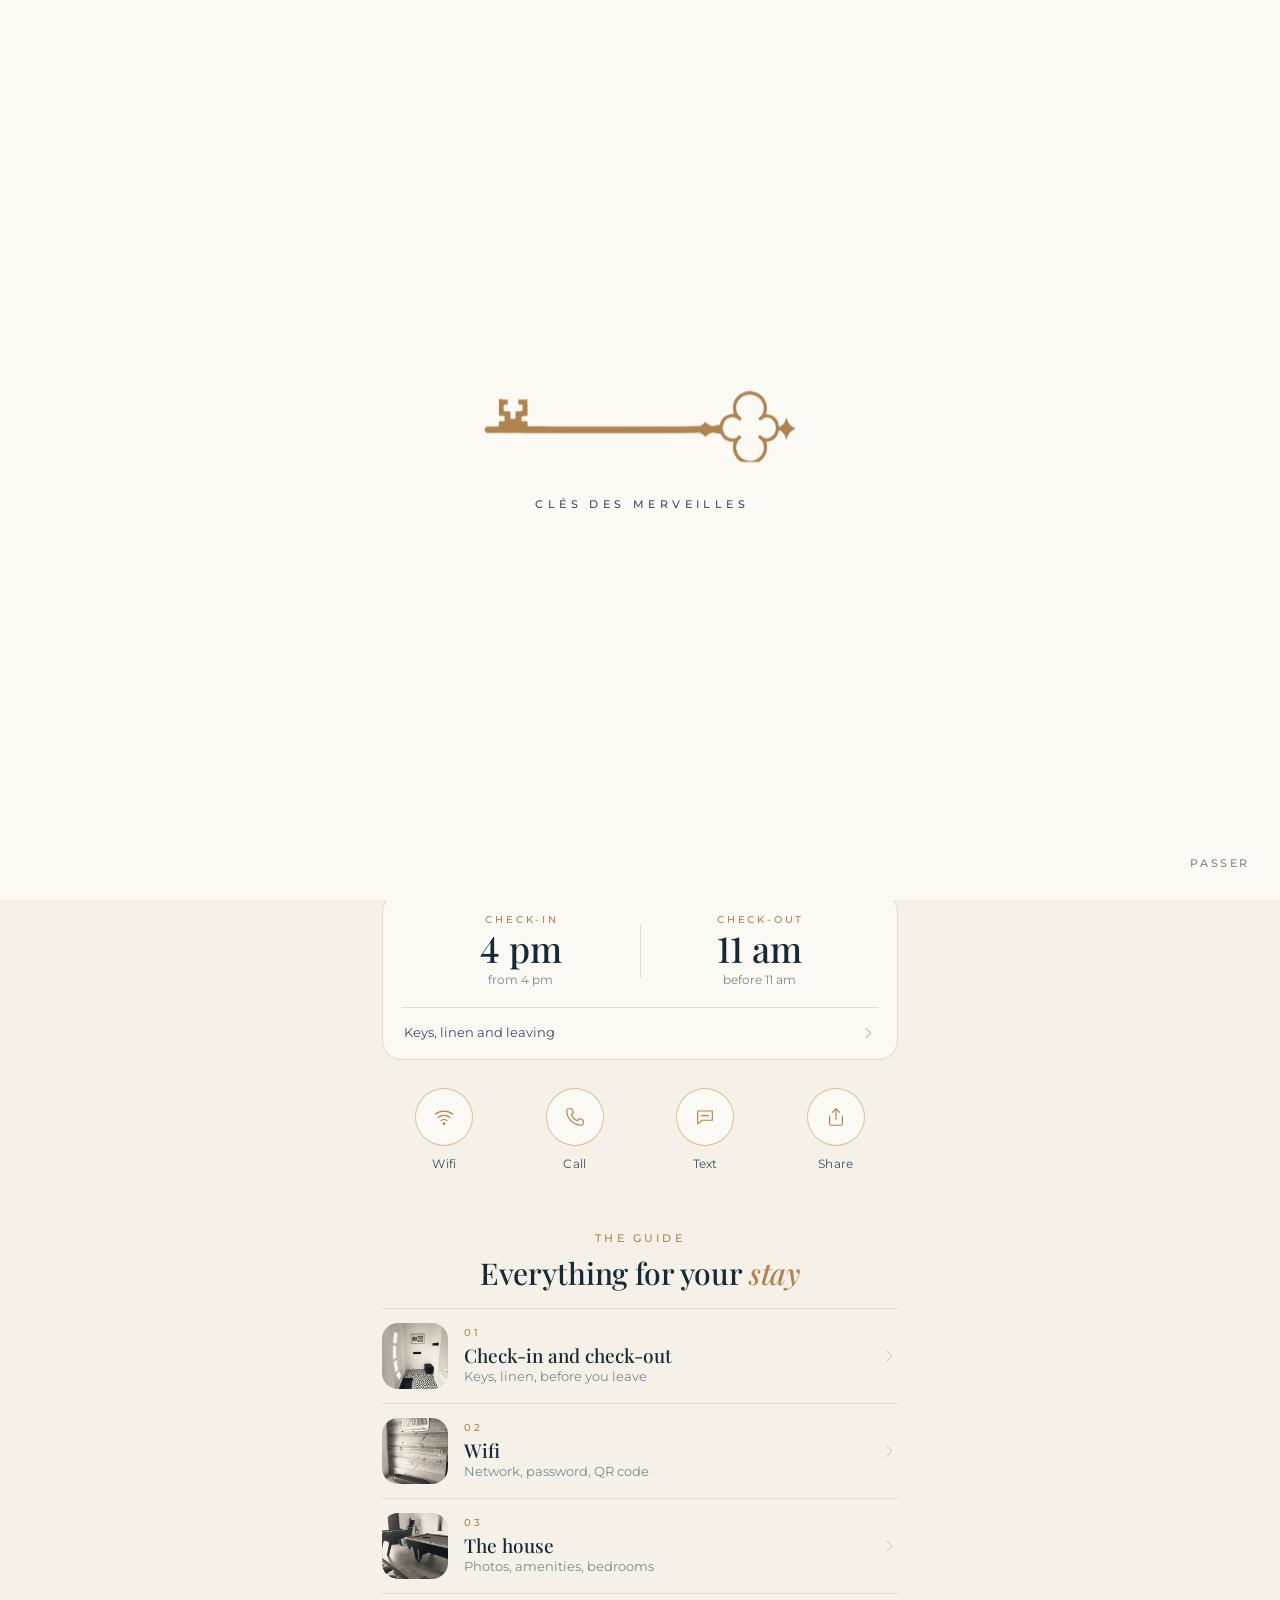
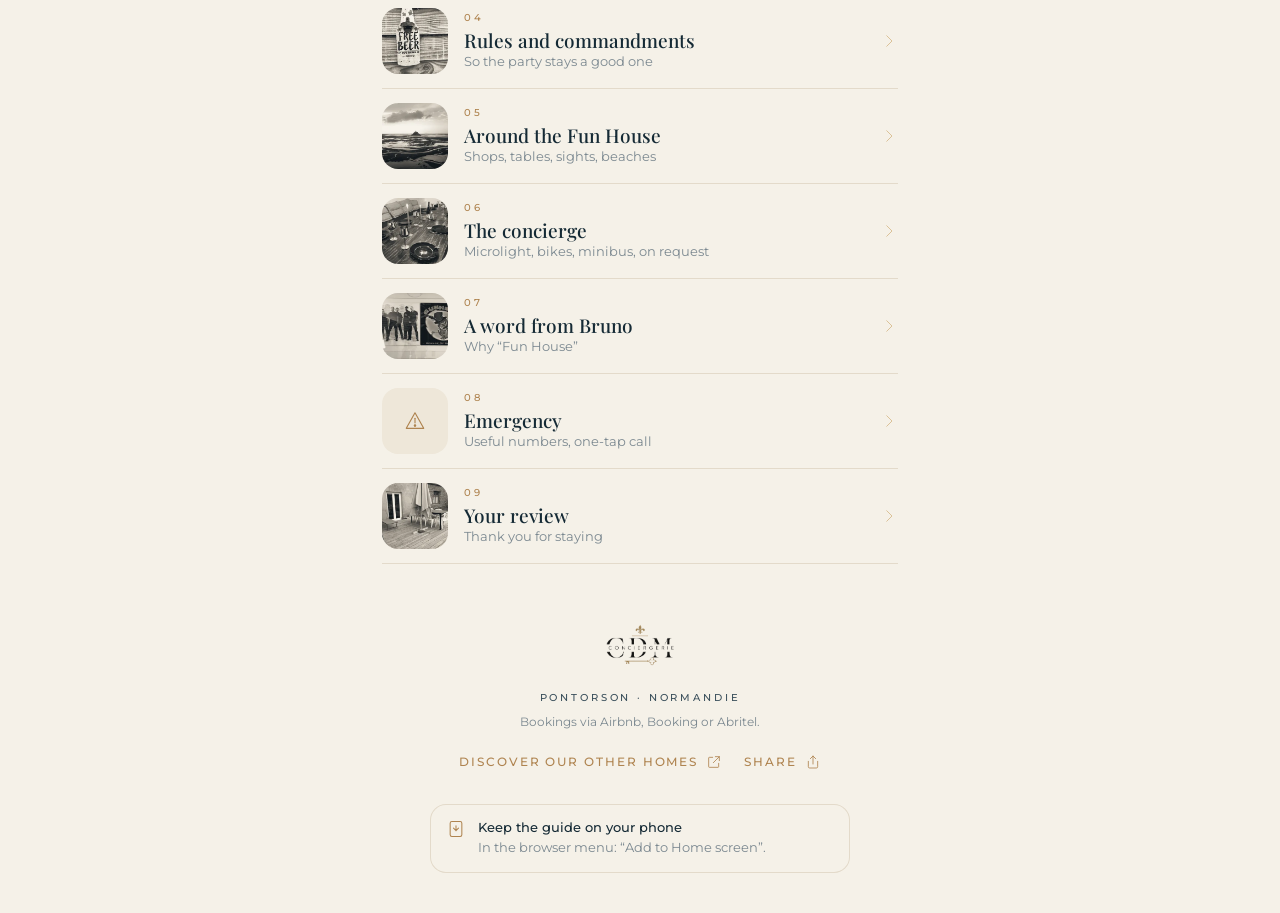
==== commit 1eaec751: "Livret Fun House v2 : version claire et premium à la racine - Charte claire Clés des Merveilles, ouv" ====
--- a/index.html
+++ b/index.html
@@ -4,24 +4,24 @@
 <meta charset="utf-8">
 <meta name="viewport" content="width=device-width, initial-scale=1, viewport-fit=cover">
 <title>Fun House · Livret d'accueil</title>
-<meta name="description" content="Tout pour votre séjour à la Fun House, à Moidrey : wifi, arrivée et départ, règles de la maison, bonnes adresses et contact de la conciergerie.">
+<meta name="description" content="Le livret d'accueil de la Fun House, à Moidrey : wifi, arrivée et départ, règles de la maison, bonnes adresses et contact de la conciergerie Clés des Merveilles.">
 <meta name="robots" content="noindex, nofollow">
-<meta name="theme-color" content="#F5F1E8" media="(prefers-color-scheme: light)">
-<meta name="theme-color" content="#10222B" media="(prefers-color-scheme: dark)">
+<meta name="theme-color" content="#F5F1E8">
+<meta name="color-scheme" content="light">
 <meta name="apple-mobile-web-app-capable" content="yes">
 <meta name="mobile-web-app-capable" content="yes">
-<meta name="apple-mobile-web-app-status-bar-style" content="black-translucent">
+<meta name="apple-mobile-web-app-status-bar-style" content="default">
 <meta name="apple-mobile-web-app-title" content="Fun House">
-<meta name="format-detection" content="telephone=yes">
+<meta name="format-detection" content="telephone=no">
 
 <!-- Aperçu du lien dans iMessage, WhatsApp, Messenger -->
 <meta property="og:type" content="website">
 <meta property="og:title" content="Fun House · Livret d'accueil">
-<meta property="og:description" content="Wifi, arrivée et départ, règles de la maison, bonnes adresses, contact de la conciergerie : tout votre séjour dans votre poche.">
-<meta property="og:image" content="https://funhouse.conciergerie-cdm.fr/img/og.jpg">
+<meta property="og:description" content="Wifi, arrivée et départ, règles de la maison, bonnes adresses : tout votre séjour, dans votre poche.">
+<meta property="og:image" content="https://tomhodet.github.io/funhouse/img/og.jpg">
 <meta property="og:image:width" content="1200">
 <meta property="og:image:height" content="630">
-<meta property="og:url" content="https://funhouse.conciergerie-cdm.fr/">
+<meta property="og:url" content="https://tomhodet.github.io/funhouse/">
 <meta property="og:locale" content="fr_FR">
 <meta name="twitter:card" content="summary_large_image">
 
@@ -30,43 +30,34 @@
 <link rel="apple-touch-icon" href="icons/apple-touch-icon.png">
 <link rel="preload" href="fonts/playfair-display-latin-500-normal.woff2" as="font" type="font/woff2" crossorigin>
 <link rel="preload" href="fonts/playfair-display-latin-500-italic.woff2" as="font" type="font/woff2" crossorigin>
-<link rel="preload" href="fonts/montserrat-latin-400-normal.woff2" as="font" type="font/woff2" crossorigin>
-<link rel="preload" href="video/hero-poster.webp" as="image">
-<link rel="stylesheet" href="styles.css">
+<link rel="preload" href="fonts/montserrat-latin-500-normal.woff2" as="font" type="font/woff2" crossorigin>
+<link rel="preload" href="img/hero-billard.webp" as="image" fetchpriority="high">
+<link rel="stylesheet" href="styles.css?v=2">
 </head>
 <body>
 <script>document.documentElement.classList.add('js');</script>
 
-<!-- Ouverture : la clé du logo se dessine, puis le logo complet apparaît -->
+<!-- Ouverture : la clé se dessine, tourne dans la serrure, les portes s'ouvrent -->
 <div id="ouverture" aria-hidden="true">
-  <div class="ouv-boite">
-    <img id="ouv-logo" src="img/logo-cdm.png" alt="" width="790" height="316">
-    <svg class="ouv-cle" viewBox="0 0 843 210" aria-hidden="true"><path id="ouv-cle-path" d=""/></svg>
+  <div class="porte gauche"></div>
+  <div class="porte droite"></div>
+  <div class="ouv-centre">
+    <svg class="ouv-cle" viewBox="0 0 843 210"><path id="ouv-cle-path" d=""/></svg>
+    <p class="ouv-mot">Clés des Merveilles</p>
   </div>
-  <div class="ouv-mot">Conciergerie Clés des Merveilles</div>
   <button type="button" class="ouv-passer" id="ouv-passer">Passer</button>
 </div>
 
 <div class="app" id="app">
-  <header class="hero" id="hero">
-    <img class="poster" src="video/hero-poster.webp" alt="" width="720" height="1280" fetchpriority="high">
-    <video id="hero-video" muted loop playsinline preload="none" poster="video/hero-poster.webp" aria-hidden="true">
-      <source src="video/hero.mp4" type="video/mp4">
-    </video>
-    <div class="hero-haut">
-      <a class="marque" href="#/" aria-label="Fun House, accueil"><img src="img/logo-cdm.png" alt="CDM Conciergerie, Clés des Merveilles" width="790" height="316"></a>
-      <div class="hero-actions">
-        <div class="langue" role="group" aria-label="Langue / Language">
-          <button type="button" data-lang="fr" aria-pressed="true">FR</button>
-          <button type="button" data-lang="en" aria-pressed="false">EN</button>
-        </div>
-        <button type="button" class="btn-ico" id="btn-partager" aria-label="Partager"></button>
-      </div>
+  <header class="haut">
+    <img class="haut-logo" src="img/logo-cdm.png" alt="CDM Conciergerie, Clés des Merveilles" width="790" height="316">
+    <div class="langues" role="group" aria-label="Langue / Language">
+      <button type="button" data-lang="fr" aria-pressed="true">FR</button>
+      <span aria-hidden="true">·</span>
+      <button type="button" data-lang="en" aria-pressed="false">EN</button>
     </div>
-    <div class="hero-texte" id="hero-texte"></div>
   </header>
-
-  <main class="contenu" id="accueil"></main>
+  <main id="accueil"></main>
 </div>
 
 <div id="pages"></div>
@@ -74,7 +65,7 @@
 <div class="toast" id="toast" role="status" aria-live="polite"></div>
 
 <noscript>
-  <div style="padding:24px;font-family:Arial,sans-serif">
+  <div style="padding:24px;font-family:Arial,sans-serif;background:#F5F1E8;color:#152A35">
     <h1>Fun House</h1>
     <p>Wifi : BBOX-E0B1A021 · mot de passe : PnJfz9CNZT2bJd76LJ</p>
     <p>Alicia, Conciergerie Clés des Merveilles : 06 40 57 18 82</p>
@@ -82,9 +73,9 @@
   </div>
 </noscript>
 
-<script src="content.js"></script>
+<script src="content.js?v=2"></script>
 <script src="cle.js" defer></script>
 <script src="qrcode.min.js" defer></script>
-<script src="app.js" defer></script>
+<script src="app.js?v=2" defer></script>
 </body>
 </html>
--- a/styles.css
+++ b/styles.css
@@ -1,7 +1,8 @@
 /* ============================================================
-   FUN HOUSE · LIVRET D'ACCUEIL · STYLES
-   Charte CDM Conciergerie V1 : crème, nacre, encre marine,
-   ardoise, or. Playfair Display / Montserrat / Satisfy.
+   FUN HOUSE · LIVRET D'ACCUEIL · STYLES v2
+   Charte CDM Conciergerie, version claire : crème, nacre, encre,
+   ardoise, or. Photographies en noir et blanc chaud.
+   Typographies : Playfair Display, Montserrat, Satisfy (signature).
    ============================================================ */
 
 @font-face { font-family: "Playfair Display"; font-style: normal; font-weight: 500; font-display: swap; src: url("fonts/playfair-display-latin-500-normal.woff2") format("woff2"); }
@@ -10,392 +11,396 @@
 @font-face { font-family: "Montserrat"; font-style: normal; font-weight: 500; font-display: swap; src: url("fonts/montserrat-latin-500-normal.woff2") format("woff2"); }
 @font-face { font-family: "Satisfy"; font-style: normal; font-weight: 400; font-display: swap; src: url("fonts/satisfy-latin-400-normal.woff2") format("woff2"); }
 
+/* Vitrine en arche, logotype en capitales espacées, sommaire illustré : une seule ambiance claire. */
 :root {
   --creme: #F5F1E8;
   --nacre: #FBF9F4;
+  --lin: #EEE7D9;
   --encre: #152A35;
   --ardoise: #3A4F5B;
+  --doux: #7B8890;
   --or: #AF8450;
   --or-clair: #D9BE93;
-  --or-pale: #EFE3CF;
-  --filet: #E4DCCB;
-  --doux: #6B7B84;
-  --ombre: 0 10px 30px -18px rgba(21, 42, 53, .35);
-
-  --bg: var(--creme);
-  --surface: var(--nacre);
-  --surface-2: #F0EADD;
-  --texte: var(--encre);
-  --texte-2: var(--ardoise);
-  --texte-3: var(--doux);
-  --ligne: var(--filet);
-  --cercle: #F3EDE0;
+  --or-voile: rgba(175, 132, 80, .10);
+  --filet: #E3DACA;
+  --ombre: 0 18px 40px -28px rgba(21, 42, 53, .45);
 
   --f-titre: "Playfair Display", Georgia, "Times New Roman", serif;
   --f-texte: "Montserrat", "Helvetica Neue", Arial, sans-serif;
   --f-main: "Satisfy", "Brush Script MT", cursive;
 
-  --rayon: 18px;
-  --rayon-s: 12px;
-  --gout: 20px;
+  --g: 22px;
+  --r: 20px;
   --sat: env(safe-area-inset-top, 0px);
   --sab: env(safe-area-inset-bottom, 0px);
   --ease: cubic-bezier(.2, .8, .2, 1);
+  --ease-porte: cubic-bezier(.75, 0, .2, 1);
   color-scheme: light;
 }
 
-@media (prefers-color-scheme: dark) {
-  :root:not([data-theme="light"]) {
-    --bg: #10222B; --surface: #172F3B; --surface-2: #1D3845;
-    --texte: #F5F1E8; --texte-2: #D8D2C4; --texte-3: #A9B5BC;
-    --ligne: rgba(217, 190, 147, .22); --cercle: #1E3A47;
-    --ombre: 0 10px 30px -18px rgba(0, 0, 0, .6);
-    color-scheme: dark;
-  }
-}
-:root[data-theme="dark"] {
-  --bg: #10222B; --surface: #172F3B; --surface-2: #1D3845;
-  --texte: #F5F1E8; --texte-2: #D8D2C4; --texte-3: #A9B5BC;
-  --ligne: rgba(217, 190, 147, .22); --cercle: #1E3A47;
-  --ombre: 0 10px 30px -18px rgba(0, 0, 0, .6);
-  color-scheme: dark;
-}
-
 /* ---------- Base ---------- */
 *, *::before, *::after { box-sizing: border-box; }
-html { -webkit-text-size-adjust: 100%; height: 100%; }
+html { -webkit-text-size-adjust: 100%; background: var(--creme); }
 body {
-  margin: 0; min-height: 100%;
-  background: var(--bg); color: var(--texte-2);
-  font-family: var(--f-texte); font-size: 15px; line-height: 1.6;
-  -webkit-font-smoothing: antialiased; overscroll-behavior-y: none;
+  margin: 0; min-height: 100dvh; background: var(--creme); color: var(--ardoise);
+  font-family: var(--f-texte); font-size: 15.5px; line-height: 1.65; -webkit-font-smoothing: antialiased;
+  overscroll-behavior-y: none; -webkit-tap-highlight-color: transparent;
 }
-body.page-ouverte { overflow: hidden; }
+body.page-ouverte, body.lb-ouverte { overflow: hidden; }
 img { max-width: 100%; display: block; }
-button { font: inherit; color: inherit; }
-a { color: inherit; }
-:focus-visible { outline: 2px solid var(--or); outline-offset: 3px; border-radius: 6px; }
+button { font: inherit; color: inherit; background: none; border: 0; padding: 0; cursor: pointer; }
+a { color: inherit; text-decoration: none; }
+p { margin: 0 0 12px; }
+:focus-visible { outline: 1.5px solid var(--or); outline-offset: 3px; border-radius: 8px; }
 [hidden] { display: none !important; }
-.sr { position: absolute; width: 1px; height: 1px; overflow: hidden; clip: rect(0 0 0 0); white-space: nowrap; }
-
-.app { max-width: 560px; margin: 0 auto; min-height: 100dvh; position: relative; background: var(--bg); }
-@media (min-width: 600px) { .app { box-shadow: 0 0 0 1px var(--ligne), 0 30px 80px -40px rgba(21, 42, 53, .5); } }
-
-/* ---------- Typographie ---------- */
-.eyebrow { font-size: 11px; letter-spacing: .22em; text-transform: uppercase; color: var(--or); font-weight: 500; margin: 0 0 8px; }
-.titre { font-family: var(--f-titre); font-weight: 500; color: var(--texte); line-height: 1.08; margin: 0; text-wrap: balance; }
-.titre em, .it { font-style: italic; color: var(--or); }
-h1.titre { font-size: clamp(32px, 9vw, 40px); }
-h2.titre { font-size: 22px; margin: 0 0 10px; }
-h3.titre { font-size: 18px; margin: 0 0 6px; }
-p { margin: 0 0 12px; }
-.doux { color: var(--texte-3); }
-.petit { font-size: 13px; }
-.filet-or { width: 64px; height: 2px; background: var(--or); border: 0; margin: 14px 0 18px; border-radius: 2px; }
+
+.app { max-width: 560px; margin: 0 auto; background: var(--creme); min-height: 100dvh; }
+
+/* ---------- Typographie commune ---------- */
+.eyebrow { display: block; font-size: 10.5px; font-weight: 500; letter-spacing: .3em; text-transform: uppercase; color: var(--or); margin: 0 0 10px; }
+.titre { font-family: var(--f-titre); font-weight: 500; color: var(--encre); line-height: 1.08; margin: 0; letter-spacing: -.005em; text-wrap: balance; }
+.titre em { font-style: italic; color: var(--or); }
+h2.titre { font-size: 25px; margin-bottom: 12px; }
+h3.titre { font-size: 19px; margin-bottom: 6px; }
+.doux { color: var(--doux); }
+.petit { font-size: 13px; line-height: 1.55; }
+.filet-or { display: block; width: 44px; height: 1px; background: var(--or); margin: 18px auto; transform-origin: center; }
+
+.ico { width: 22px; height: 22px; stroke: currentColor; fill: none; stroke-width: 1.25; stroke-linecap: round; stroke-linejoin: round; flex: 0 0 auto; }
 
 /* ---------- Boutons ---------- */
 .btn {
-  display: inline-flex; align-items: center; justify-content: center; gap: 10px;
-  min-height: 48px; padding: 0 20px; border-radius: 999px; border: 1px solid var(--encre);
-  background: var(--encre); color: var(--nacre); text-decoration: none; cursor: pointer;
-  font-size: 12px; font-weight: 500; letter-spacing: .12em; text-transform: uppercase;
-  transition: transform .18s var(--ease), background .18s, opacity .18s; -webkit-tap-highlight-color: transparent;
+  display: inline-flex; align-items: center; justify-content: center; gap: 10px; min-height: 50px; padding: 0 22px; border-radius: 999px;
+  background: var(--encre); color: var(--nacre); font-size: 11.5px; font-weight: 500; letter-spacing: .18em; text-transform: uppercase;
+  transition: transform .2s var(--ease), background .2s;
 }
 .btn:active { transform: scale(.97); }
-.btn svg { width: 18px; height: 18px; }
-.btn.or { border-color: var(--or); background: transparent; color: var(--texte); }
-.btn.or svg { color: var(--or); }
+.btn .ico { width: 18px; height: 18px; }
 .btn.plein { width: 100%; }
-.btn.compact { min-height: 40px; padding: 0 14px; font-size: 11px; }
-.btn.lien { background: transparent; border-color: transparent; color: var(--or); padding: 0 6px; min-height: 40px; }
-.btn-ico {
-  width: 44px; height: 44px; border-radius: 50%; border: 1px solid var(--ligne); background: var(--surface);
-  display: inline-grid; place-items: center; cursor: pointer; color: var(--texte); padding: 0; -webkit-tap-highlight-color: transparent;
+.btn.fin { background: transparent; color: var(--encre); box-shadow: inset 0 0 0 1px var(--or-clair); }
+.btn.fin .ico { color: var(--or); }
+.btn.mini { min-height: 40px; padding: 0 16px; font-size: 10.5px; }
+.lien-or { color: var(--or); font-size: 12px; font-weight: 500; letter-spacing: .16em; text-transform: uppercase; display: inline-flex; align-items: center; gap: 8px; padding: 6px 0; }
+.lien-or .ico { width: 16px; height: 16px; }
+
+/* ============================================================
+   OUVERTURE
+   ============================================================ */
+#ouverture { position: fixed; inset: 0; z-index: 200; overflow: hidden; }
+#ouverture .porte { position: absolute; top: 0; bottom: 0; width: 50.5%; background: var(--nacre); transition: transform 1.05s var(--ease-porte), box-shadow .5s ease; }
+#ouverture .gauche { left: 0; }
+#ouverture .droite { right: 0; }
+#ouverture.ouvre .gauche { transform: translateX(-101%); box-shadow: 1px 0 0 rgba(175, 132, 80, .45), 18px 0 40px -12px rgba(21, 42, 53, .12); }
+#ouverture.ouvre .droite { transform: translateX(101%); box-shadow: -1px 0 0 rgba(175, 132, 80, .45), -18px 0 40px -12px rgba(21, 42, 53, .12); }
+.ouv-centre { position: absolute; left: 50%; top: 50%; transform: translate(-50%, -50%); text-align: center; width: min(76vw, 320px); perspective: 700px; transition: opacity .45s ease, transform .6s var(--ease); }
+#ouverture.ouvre .ouv-centre { opacity: 0; transform: translate(-50%, -50%) scale(.92); }
+.ouv-cle { width: 100%; height: auto; overflow: visible; transform-origin: 50% 50%; }
+.ouv-cle path { fill: var(--or); fill-opacity: 0; stroke: var(--or); stroke-width: 2; stroke-dasharray: 2920; stroke-dashoffset: 2920; }
+#ouverture.trace .ouv-cle path { animation: fh-tracer 1.3s cubic-bezier(.45, 0, .25, 1) forwards, fh-remplir .5s ease 1.15s forwards; }
+#ouverture.tourne .ouv-cle { animation: fh-tourner .75s cubic-bezier(.6, 0, .3, 1) forwards; }
+.ouv-mot { margin: 22px 0 0; font-size: 10.5px; font-weight: 500; letter-spacing: .42em; text-transform: uppercase; color: var(--ardoise); opacity: 0; transition: opacity .8s ease .9s; padding-left: .42em; }
+#ouverture.trace .ouv-mot { opacity: 1; }
+.ouv-passer { position: absolute; right: 18px; bottom: calc(16px + var(--sab)); font-size: 10.5px; font-weight: 500; letter-spacing: .24em; text-transform: uppercase; color: var(--doux); padding: 12px; transition: opacity .3s; }
+#ouverture.ouvre .ouv-passer { opacity: 0; }
+@keyframes fh-tracer { to { stroke-dashoffset: 0; } }
+@keyframes fh-remplir { to { fill-opacity: 1; stroke-width: .5; } }
+@keyframes fh-tourner { 0% { transform: rotateX(0); } 100% { transform: rotateX(180deg); } }
+
+/* ============================================================
+   ACCUEIL
+   ============================================================ */
+.haut { display: flex; align-items: center; justify-content: space-between; padding: calc(var(--sat) + 14px) var(--g) 6px; }
+.haut-logo { height: 34px; width: auto; }
+.langues { display: inline-flex; align-items: center; gap: 6px; font-size: 11px; font-weight: 500; letter-spacing: .22em; color: var(--filet); }
+.langues button { padding: 10px 4px; color: var(--doux); position: relative; letter-spacing: .22em; }
+.langues button[aria-pressed="true"] { color: var(--encre); }
+.langues button[aria-pressed="true"]::after { content: ""; position: absolute; left: 4px; right: calc(4px + .22em); bottom: 6px; height: 1px; background: var(--or); }
+
+.vitrine { text-align: center; padding: 6px var(--g) 0; }
+.arche {
+  position: relative; margin: 6px auto 0; width: min(100%, 430px, 54svh); aspect-ratio: 4 / 5; overflow: hidden; background: var(--lin);
+  border-radius: 50% 50% 18px 18px / 40% 40% 18px 18px; isolation: isolate; box-shadow: var(--ombre);
 }
-.btn-ico svg { width: 20px; height: 20px; }
-.ico { width: 22px; height: 22px; stroke: currentColor; fill: none; stroke-width: 1.5; stroke-linecap: round; stroke-linejoin: round; flex: 0 0 auto; }
-.cercle { width: 44px; height: 44px; border-radius: 50%; background: var(--cercle); display: grid; place-items: center; color: var(--or); flex: 0 0 auto; }
-
-/* ---------- Ouverture ---------- */
-#ouverture {
-  position: fixed; inset: 0; z-index: 100; background: var(--nacre); display: grid; place-items: center;
-  transition: opacity .6s ease, visibility .6s;
+.arche::after { content: ""; position: absolute; inset: 10px; border: 1px solid rgba(251, 249, 244, .6); border-radius: 50% 50% 12px 12px / 40% 40% 12px 12px; pointer-events: none; z-index: 3; }
+.arche-img { position: absolute; inset: 0; opacity: 0; transition: opacity 1.8s ease; }
+.arche-img.actif { opacity: 1; z-index: 1; }
+.arche-img img { width: 100%; height: 100%; object-fit: cover; transform: scale(1.14); }
+.arche-img.zoom img { animation: fh-zoom 9s cubic-bezier(.2, .6, .25, 1) forwards; }
+@keyframes fh-zoom { from { transform: scale(1.14); } to { transform: scale(1.0); } }
+.arche-index { display: flex; justify-content: center; gap: 8px; margin: 16px 0 0; }
+.arche-index i { position: relative; width: 26px; height: 1px; background: var(--filet); overflow: hidden; }
+.arche-index i.actif::after { content: ""; position: absolute; inset: 0; background: var(--or); transform-origin: left; animation: fh-progres var(--duree, 6.5s) linear forwards; }
+@keyframes fh-progres { from { transform: scaleX(0); } to { transform: scaleX(1); } }
+
+.sur { display: flex; align-items: center; justify-content: center; gap: 14px; margin: 26px 0 12px; font-size: 10.5px; font-weight: 500; letter-spacing: .42em; text-transform: uppercase; color: var(--or); padding-left: .42em; }
+.sur::before, .sur::after { content: ""; width: 30px; height: 1px; background: var(--or-clair); transform-origin: center; }
+.mot { font-family: var(--f-titre); font-weight: 500; font-size: clamp(33px, 10.6vw, 48px); line-height: 1; letter-spacing: .2em; padding-left: .2em; text-transform: uppercase; color: var(--encre); margin: 0; white-space: nowrap; }
+.mot .l { display: inline-block; }
+.mot .esp { display: inline-block; width: .3em; }
+.sous { font-family: var(--f-titre); font-style: italic; font-size: 19px; color: var(--or); margin: 12px 0 0; }
+.lieu-mini { margin: 10px 0 0; font-size: 10px; font-weight: 500; letter-spacing: .32em; text-transform: uppercase; color: var(--doux); padding-left: .32em; }
+.soleil { display: inline-flex; align-items: center; gap: 10px; margin: 22px auto 0; padding: 9px 16px 9px 12px; border-radius: 999px; background: var(--nacre); box-shadow: inset 0 0 0 1px var(--filet); font-size: 12.5px; line-height: 1.4; color: var(--ardoise); text-align: left; max-width: 100%; }
+.soleil .ico { width: 20px; height: 20px; color: var(--or); }
+.soleil b { font-weight: 500; color: var(--encre); }
+
+.sejour { margin: 34px var(--g) 0; background: var(--nacre); border-radius: var(--r); box-shadow: inset 0 0 0 1px var(--filet); padding: 20px 20px 0; display: grid; grid-template-columns: 1fr 1px 1fr; align-items: center; text-align: center; }
+.sejour .sep { height: 54px; background: var(--filet); }
+.sejour .lab { display: block; font-size: 10px; font-weight: 500; letter-spacing: .28em; text-transform: uppercase; color: var(--or); padding-left: .28em; }
+.sejour b { display: block; font-family: var(--f-titre); font-weight: 500; font-size: 36px; line-height: 1.15; color: var(--encre); font-variant-numeric: lining-nums; }
+.sejour small { display: block; font-size: 12px; color: var(--doux); }
+.sejour .suite { grid-column: 1 / -1; margin-top: 18px; border-top: 1px solid var(--filet); display: flex; align-items: center; justify-content: space-between; padding: 14px 2px 16px; font-size: 13px; color: var(--ardoise); }
+.sejour .suite .ico { width: 16px; height: 16px; color: var(--or); }
+
+.actions { display: grid; grid-template-columns: repeat(4, 1fr); gap: 6px; margin: 22px var(--g) 0; }
+.action { display: flex; flex-direction: column; align-items: center; gap: 9px; padding: 6px 0; font-size: 11.5px; color: var(--ardoise); letter-spacing: .02em; transition: transform .2s var(--ease); }
+.action:active { transform: scale(.95); }
+.action .rond { width: 58px; height: 58px; border-radius: 50%; display: grid; place-items: center; background: var(--nacre); box-shadow: inset 0 0 0 1px var(--or-clair); color: var(--or); transition: background .25s; }
+.action:active .rond { background: var(--or-voile); }
+
+.sommaire { margin: 50px var(--g) 0; }
+.sommaire-tete { text-align: center; margin-bottom: 18px; }
+.sommaire-tete .titre { font-size: 30px; }
+.chapitres { list-style: none; margin: 0; padding: 0; border-top: 1px solid var(--filet); }
+.chapitre { display: grid; grid-template-columns: 66px 1fr 18px; gap: 16px; align-items: center; width: 100%; padding: 14px 0; border-bottom: 1px solid var(--filet); text-align: left; transition: background .25s; }
+.chapitre:active { background: var(--or-voile); }
+.chapitre .vignette { width: 66px; height: 66px; border-radius: 16px; overflow: hidden; background: var(--lin); display: grid; place-items: center; color: var(--or); }
+.chapitre .vignette img { width: 100%; height: 100%; object-fit: cover; transition: transform .8s var(--ease); }
+.chapitre:active .vignette img { transform: scale(1.06); }
+.chapitre .num { display: block; font-size: 10px; font-weight: 500; letter-spacing: .26em; color: var(--or); }
+.chapitre b { display: block; font-family: var(--f-titre); font-weight: 500; font-size: 19px; line-height: 1.2; color: var(--encre); margin: 2px 0 2px; }
+.chapitre small { display: block; font-size: 12.5px; color: var(--doux); line-height: 1.4; }
+.chapitre .chev { color: var(--or-clair); width: 18px; height: 18px; }
+
+.pied { text-align: center; padding: 56px var(--g) calc(40px + var(--sab)); }
+.pied .logo-pied { width: 132px; height: auto; margin: 0 auto; }
+.pied .signature { margin: 18px 0 6px; font-size: 9.5px; font-weight: 500; letter-spacing: .3em; text-transform: uppercase; color: var(--ardoise); }
+.pied .reservation { font-size: 12px; color: var(--doux); margin: 0 0 14px; }
+.pied .liens { display: flex; justify-content: center; gap: 22px; flex-wrap: wrap; }
+.installer { margin: 26px auto 0; max-width: 420px; display: flex; gap: 12px; align-items: flex-start; text-align: left; font-size: 12.5px; color: var(--doux); padding: 14px 16px; border-radius: 16px; box-shadow: inset 0 0 0 1px var(--filet); }
+.installer .ico { color: var(--or); width: 20px; height: 20px; margin-top: 1px; }
+.installer b { display: block; color: var(--encre); font-weight: 500; }
+
+/* ============================================================
+   PAGES
+   ============================================================ */
+.page { position: fixed; inset: 0; z-index: 60; background: var(--creme); transform: translate3d(100%, 0, 0); visibility: hidden; transition: transform .55s var(--ease), visibility 0s linear .55s; max-width: 560px; margin: 0 auto; box-shadow: -30px 0 60px -40px rgba(21, 42, 53, .45); }
+.page.ouverte { transform: none; visibility: visible; transition: transform .55s var(--ease), visibility 0s; }
+.page-tete { position: absolute; z-index: 5; top: 0; left: 0; right: 0; display: flex; align-items: center; gap: 12px; padding: calc(var(--sat) + 10px) 14px 10px; transition: background .3s, box-shadow .3s; }
+.page-tete.compact { background: rgba(245, 241, 232, .92); backdrop-filter: blur(14px); -webkit-backdrop-filter: blur(14px); box-shadow: 0 1px 0 var(--filet); }
+.retour { width: 42px; height: 42px; border-radius: 50%; display: grid; place-items: center; background: rgba(251, 249, 244, .9); color: var(--encre); box-shadow: 0 6px 18px -10px rgba(21, 42, 53, .5); backdrop-filter: blur(10px); -webkit-backdrop-filter: blur(10px); flex: 0 0 auto; }
+.retour .ico { width: 20px; height: 20px; stroke-width: 1.5; }
+.page-tete .fil { flex: 1; min-width: 0; font-family: var(--f-titre); font-size: 17px; color: var(--encre); white-space: nowrap; overflow: hidden; text-overflow: ellipsis; opacity: 0; transform: translateY(6px); transition: opacity .3s, transform .3s; }
+.page-tete.compact .fil { opacity: 1; transform: none; }
+.page-corps { height: 100%; overflow-y: auto; -webkit-overflow-scrolling: touch; overscroll-behavior: contain; }
+.page-photo { position: relative; height: min(60svh, 500px); overflow: hidden; background: var(--lin); }
+.page-photo img { position: absolute; inset: -6% 0 0; width: 100%; height: 106%; object-fit: cover; transform: scale(1.12); transition: transform 1.6s var(--ease); will-change: transform; }
+.page.ouverte .page-photo img { transform: scale(1); }
+.page-photo::after { content: ""; position: absolute; inset: 0; background: linear-gradient(180deg, rgba(245, 241, 232, 0) 48%, rgba(245, 241, 232, .9) 84%, var(--creme) 98%); }
+.page-titre { position: relative; padding: 0 var(--g); margin-top: -70px; }
+.page-titre.sans-photo { margin-top: 0; padding-top: calc(var(--sat) + 78px); }
+.page-titre .titre { font-size: clamp(32px, 9.4vw, 40px); }
+.page-titre .num { display: flex; align-items: center; gap: 12px; margin: 0 0 12px; color: var(--or); }
+.page-titre .num .n { font-family: var(--f-titre); font-style: italic; font-size: 18px; line-height: 1; letter-spacing: .02em; flex: 0 0 auto; }
+.page-titre .num .trait { flex: 0 0 26px; height: 1px; background: currentColor; opacity: .75; transform-origin: 0 50%; }
+.page-titre .num .eb { font-size: min(10px, 2.7vw); font-weight: 500; letter-spacing: .26em; line-height: 1.6; text-transform: uppercase; }
+.page.ouverte .page-titre .trait { animation: fh-trait .9s var(--ease) .3s both; }
+@keyframes fh-trait { from { transform: scaleX(0); } to { transform: scaleX(1); } }
+.vh { position: absolute !important; width: 1px; height: 1px; margin: -1px; padding: 0; overflow: hidden; clip: rect(0 0 0 0); white-space: nowrap; border: 0; }
+.page.ouverte .page-titre > * { animation: fh-monter .8s var(--ease) both; }
+.page.ouverte .page-titre > :nth-child(2) { animation-delay: .08s; }
+.page-contenu { padding: 18px var(--g) calc(64px + var(--sab)); }
+.intro { font-size: 16px; color: var(--ardoise); margin: 4px 0 26px; }
+.bloc { margin: 0 0 32px; }
+.bloc > .titre { margin-bottom: 14px; }
+
+.carte { background: var(--nacre); border-radius: var(--r); box-shadow: inset 0 0 0 1px var(--filet); padding: 20px; }
+.carte + .carte { margin-top: 12px; }
+.lignes { border-top: 1px solid var(--filet); }
+.ligne { display: grid; grid-template-columns: 42px 1fr; gap: 14px; align-items: start; padding: 18px 0; border-bottom: 1px solid var(--filet); }
+.ligne .pastille { width: 42px; height: 42px; border-radius: 50%; display: grid; place-items: center; color: var(--or); box-shadow: inset 0 0 0 1px var(--or-clair); }
+.ligne .pastille .ico { width: 20px; height: 20px; }
+.ligne h3 { font-family: var(--f-titre); font-weight: 500; font-size: 19px; color: var(--encre); margin: 6px 0 6px; line-height: 1.2; }
+.ligne p { margin: 0 0 10px; font-size: 14.5px; }
+.ligne p:last-child { margin-bottom: 0; }
+
+/* Wifi */
+.champ { display: flex; align-items: center; justify-content: space-between; gap: 12px; padding: 14px 0; border-bottom: 1px solid var(--filet); }
+.champ:first-child { padding-top: 0; }
+.champ .lab { display: block; font-size: 10px; font-weight: 500; letter-spacing: .26em; text-transform: uppercase; color: var(--or); margin-bottom: 4px; }
+.champ .val { font-size: 18px; font-weight: 500; color: var(--encre); letter-spacing: .03em; word-break: break-all; font-variant-numeric: tabular-nums; }
+.copier { width: 44px; height: 44px; border-radius: 50%; display: grid; place-items: center; color: var(--or); box-shadow: inset 0 0 0 1px var(--or-clair); flex: 0 0 auto; }
+.copier .ico { width: 18px; height: 18px; }
+.qr { margin: 0 auto; width: min(100%, 250px); background: #fff; border-radius: 18px; padding: 16px; box-shadow: inset 0 0 0 1px var(--filet), var(--ombre); }
+.qr svg { display: block; width: 100%; height: auto; shape-rendering: crispEdges; }
+.qr-legende { text-align: center; margin: 14px auto 0; max-width: 34ch; }
+.note { display: grid; grid-template-columns: 22px 1fr; gap: 12px; font-size: 13.5px; color: var(--ardoise); padding: 14px 0; border-top: 1px solid var(--filet); }
+.note .ico { color: var(--or); width: 20px; height: 20px; }
+
+/* Arrivée */
+.heures { display: grid; grid-template-columns: 1fr 1px 1fr; align-items: center; text-align: center; margin: 0 0 22px; padding: 20px 0; border-top: 1px solid var(--filet); border-bottom: 1px solid var(--filet); }
+.heures .sep { height: 60px; background: var(--filet); }
+.heures span { display: block; font-size: 10px; font-weight: 500; letter-spacing: .28em; text-transform: uppercase; color: var(--or); }
+.heures b { display: block; font-family: var(--f-titre); font-weight: 500; font-size: 42px; line-height: 1.15; color: var(--encre); }
+.heures small { font-size: 12px; color: var(--doux); }
+.progression { height: 1px; background: var(--filet); margin: 8px 0 6px; overflow: hidden; }
+.progression i { display: block; height: 100%; width: 0; background: var(--or); transition: width .5s var(--ease); }
+.checks { list-style: none; margin: 0; padding: 0; }
+.check { display: grid; grid-template-columns: 28px 1fr; gap: 14px; align-items: center; width: 100%; padding: 14px 0; border-bottom: 1px solid var(--filet); text-align: left; font-size: 14.5px; line-height: 1.45; color: var(--encre); }
+.check .case { width: 26px; height: 26px; border-radius: 50%; box-shadow: inset 0 0 0 1px var(--or-clair); display: grid; place-items: center; transition: background .3s, box-shadow .3s; }
+.check .case svg { width: 14px; height: 14px; stroke: var(--nacre); stroke-width: 2; fill: none; stroke-dasharray: 24; stroke-dashoffset: 24; transition: stroke-dashoffset .35s ease .05s; }
+.check[aria-checked="true"] .case { background: var(--or); box-shadow: none; }
+.check[aria-checked="true"] .case svg { stroke-dashoffset: 0; }
+.check[aria-checked="true"] .lib { color: var(--doux); text-decoration: line-through; text-decoration-color: var(--or-clair); }
+.fini { display: none; text-align: center; padding: 18px 0 4px; }
+.fini.visible { display: block; animation: fh-monter .6s var(--ease); }
+.fini p { font-family: var(--f-titre); font-style: italic; font-size: 19px; color: var(--or); margin: 0; }
+.actions-col { display: grid; gap: 10px; margin-top: 18px; }
+
+/* Maison */
+.chiffres { display: grid; grid-template-columns: repeat(4, 1fr); margin: 0 0 30px; border-top: 1px solid var(--filet); border-bottom: 1px solid var(--filet); }
+.chiffre { text-align: center; padding: 16px 2px; }
+.chiffre + .chiffre { box-shadow: -1px 0 0 var(--filet); }
+.chiffre b { display: block; font-family: var(--f-titre); font-weight: 500; font-size: 30px; line-height: 1.1; color: var(--encre); }
+.chiffre span { display: block; font-size: 9.5px; letter-spacing: .14em; text-transform: uppercase; color: var(--doux); line-height: 1.3; margin-top: 4px; }
+.galerie { display: flex; gap: 12px; overflow-x: auto; scroll-snap-type: x mandatory; margin: 0 calc(-1 * var(--g)); padding: 4px var(--g) 8px; scrollbar-width: none; }
+.galerie::-webkit-scrollbar { display: none; }
+.galerie figure { margin: 0; flex: 0 0 min(74%, 320px); scroll-snap-align: center; }
+.galerie button { display: block; width: 100%; aspect-ratio: 4 / 5; border-radius: 18px; overflow: hidden; background: var(--lin); }
+.galerie img { width: 100%; height: 100%; object-fit: cover; transition: transform .8s var(--ease); }
+.galerie button:active img { transform: scale(1.03); }
+.galerie figcaption { display: flex; gap: 10px; align-items: baseline; margin-top: 10px; font-family: var(--f-titre); font-style: italic; font-size: 15px; color: var(--encre); }
+.galerie figcaption span { font-family: var(--f-texte); font-style: normal; font-size: 10px; letter-spacing: .2em; color: var(--or); }
+.aide { font-size: 12px; color: var(--doux); margin: 6px 0 0; display: flex; align-items: center; gap: 8px; }
+.aide .ico { width: 16px; height: 16px; color: var(--or); }
+.equipements { display: grid; grid-template-columns: 1fr 1fr; gap: 0 16px; border-top: 1px solid var(--filet); }
+.equip { display: flex; align-items: center; gap: 12px; padding: 12px 0; border-bottom: 1px solid var(--filet); font-size: 13.5px; color: var(--encre); line-height: 1.3; }
+.equip .ico { width: 20px; height: 20px; color: var(--or); }
+.chambres { border-top: 1px solid var(--filet); }
+.chambre { display: grid; grid-template-columns: 100px 1fr; gap: 12px; padding: 14px 0; border-bottom: 1px solid var(--filet); align-items: baseline; }
+.chambre b { font-family: var(--f-titre); font-weight: 500; font-size: 17px; color: var(--encre); }
+.chambre span { font-size: 14px; }
+.accordeon { border-top: 1px solid var(--filet); }
+.accordeon details { border-bottom: 1px solid var(--filet); }
+.accordeon summary { list-style: none; display: flex; align-items: center; justify-content: space-between; gap: 12px; padding: 16px 0; cursor: pointer; font-family: var(--f-titre); font-size: 17px; color: var(--encre); }
+.accordeon summary::-webkit-details-marker { display: none; }
+.accordeon summary .ico { width: 18px; height: 18px; color: var(--or); transition: transform .35s var(--ease); }
+.accordeon details[open] summary .ico { transform: rotate(45deg); }
+.accordeon details p { margin: 0 0 16px; font-size: 14.5px; }
+
+/* Règles et commandements */
+.regles { list-style: none; margin: 0 0 40px; padding: 0; border-top: 1px solid var(--filet); }
+.regles li { display: grid; grid-template-columns: 18px 1fr; gap: 12px; padding: 14px 0; border-bottom: 1px solid var(--filet); font-size: 14.5px; color: var(--encre); line-height: 1.45; }
+.regles li::before { content: ""; width: 6px; height: 6px; margin: 8px 0 0 4px; transform: rotate(45deg); background: var(--or); }
+.menu { position: relative; background: var(--nacre); border: 1px solid var(--or-clair); outline: 1px solid var(--or-clair); outline-offset: -9px; padding: 40px 26px 36px; text-align: center; border-radius: 4px; }
+.menu .eyebrow { margin-bottom: 12px; }
+.menu .titre { font-size: 30px; }
+.menu .menu-intro { font-size: 13px; color: var(--doux); margin: 12px auto 4px; max-width: 30ch; }
+.menu ol { list-style: none; margin: 18px 0 0; padding: 0; }
+.menu li { padding: 18px 0; }
+.menu li + li::before { content: ""; display: block; width: 6px; height: 6px; margin: 0 auto 22px; transform: rotate(45deg); background: var(--or-clair); }
+.menu .n { display: block; font-family: var(--f-titre); font-style: italic; font-size: 26px; line-height: 1; color: var(--or); margin-bottom: 8px; }
+.menu b { display: block; font-family: var(--f-titre); font-weight: 500; font-size: 18.5px; line-height: 1.35; color: var(--encre); max-width: 26ch; margin: 0 auto; }
+.menu small { display: block; font-size: 13px; color: var(--doux); margin: 6px auto 0; max-width: 32ch; line-height: 1.5; }
+.menu .sign { font-family: var(--f-main); font-size: 28px; color: var(--or); margin: 20px 0 0; line-height: 1; }
+
+/* Bruno */
+.lettre p { font-size: 15px; line-height: 1.75; }
+.lettre .salut { font-family: var(--f-titre); font-style: italic; font-size: 21px; color: var(--encre); margin-bottom: 16px; }
+.lettre .salut + p::first-letter { font-family: var(--f-titre); font-size: 50px; float: left; line-height: .8; margin: 7px 9px 6px 0; color: var(--or); }
+.reperes { display: flex; flex-wrap: wrap; justify-content: center; gap: 8px; margin: 26px 0 0; }
+.reperes span { font-size: 10px; font-weight: 500; letter-spacing: .2em; text-transform: uppercase; color: var(--ardoise); padding: 7px 12px; border-radius: 999px; box-shadow: inset 0 0 0 1px var(--filet); }
+.sign-main { font-family: var(--f-main); font-size: 38px; color: var(--or); margin: 22px 0 0; line-height: 1; text-align: center; }
+
+/* Conciergerie */
+.contact { text-align: center; padding: 28px 20px 22px; }
+.contact .nom { font-family: var(--f-titre); font-size: 32px; color: var(--encre); line-height: 1.1; }
+.contact .struct { font-size: 12.5px; color: var(--doux); margin: 4px 0 0; }
+.contact .tel { font-family: var(--f-titre); font-size: 22px; color: var(--or); margin: 10px 0 0; font-variant-numeric: lining-nums; }
+.contact .dispo { font-size: 13px; color: var(--ardoise); margin: 12px auto 18px; max-width: 30ch; }
+.contact .boutons { display: grid; grid-template-columns: 1fr 1fr; gap: 10px; }
+.service { padding: 20px 0; border-bottom: 1px solid var(--filet); display: grid; grid-template-columns: 42px 1fr; gap: 14px; }
+.service:first-child { border-top: 1px solid var(--filet); }
+.service .pastille { width: 42px; height: 42px; border-radius: 50%; display: grid; place-items: center; color: var(--or); box-shadow: inset 0 0 0 1px var(--or-clair); }
+.service .pastille .ico { width: 20px; height: 20px; }
+.service b { display: block; font-family: var(--f-titre); font-weight: 500; font-size: 18px; color: var(--encre); line-height: 1.25; margin-top: 2px; }
+.service p { font-size: 14px; margin: 6px 0 8px; }
+
+/* Autour */
+.onglets { display: flex; gap: 8px; overflow-x: auto; margin: 0 calc(-1 * var(--g)) 14px; padding: 2px var(--g) 8px; scrollbar-width: none; }
+.onglets::-webkit-scrollbar { display: none; }
+.onglet { flex: 0 0 auto; height: 38px; padding: 0 16px; border-radius: 999px; font-size: 12px; font-weight: 500; letter-spacing: .08em; color: var(--ardoise); box-shadow: inset 0 0 0 1px var(--filet); background: var(--nacre); transition: background .25s, color .25s; }
+.onglet[aria-selected="true"] { background: var(--encre); color: var(--nacre); box-shadow: none; }
+.lieux { list-style: none; margin: 0; padding: 0; border-top: 1px solid var(--filet); }
+.lieu { display: grid; grid-template-columns: 1fr auto; gap: 6px 14px; padding: 18px 0; border-bottom: 1px solid var(--filet); }
+.lieu b { display: block; font-family: var(--f-titre); font-weight: 500; font-size: 18px; color: var(--encre); line-height: 1.25; }
+.lieu .s { font-size: 13.5px; color: var(--ardoise); margin-top: 4px; line-height: 1.5; }
+.lieu .dist { text-align: right; white-space: nowrap; }
+.lieu .dist b { font-size: 19px; }
+.lieu .dist small { display: block; font-size: 11px; color: var(--doux); letter-spacing: .06em; }
+.lieu .liens { grid-column: 1 / -1; display: flex; gap: 18px; }
+
+/* Urgences */
+.urgence { display: grid; grid-template-columns: 82px 1fr 22px; gap: 12px; align-items: center; padding: 16px 0; border-bottom: 1px solid var(--filet); transition: background .2s; }
+.urgence:first-child { border-top: 1px solid var(--filet); }
+.urgence:active { background: var(--or-voile); }
+.urgence b { font-family: var(--f-titre); font-weight: 500; font-size: 34px; line-height: 1; color: var(--encre); font-variant-numeric: lining-nums; }
+.urgence.prio b { color: var(--or); }
+.urgence span { display: block; font-weight: 500; color: var(--encre); font-size: 15px; }
+.urgence small { display: block; font-size: 12.5px; color: var(--doux); line-height: 1.4; }
+.urgence .ico { color: var(--or); width: 20px; height: 20px; }
+
+/* Avis */
+.avis { text-align: center; }
+.etoiles { display: flex; justify-content: center; gap: 6px; color: var(--or); margin: 6px 0 20px; }
+.etoiles svg { width: 18px; height: 18px; fill: currentColor; stroke: none; }
+.bientot { font-family: var(--f-main); font-size: 34px; color: var(--or); margin: 34px 0 10px; line-height: 1; }
+
+/* ============================================================
+   LIGHTBOX : la couleur revient
+   ============================================================ */
+.lightbox { position: fixed; inset: 0; z-index: 120; background: var(--creme); display: none; flex-direction: column; }
+.lightbox.ouverte { display: flex; animation: fh-fondu .35s ease; }
+.lightbox .piste { flex: 1; display: flex; overflow-x: auto; scroll-snap-type: x mandatory; scrollbar-width: none; }
+.lightbox .piste::-webkit-scrollbar { display: none; }
+.lightbox figure { flex: 0 0 100%; scroll-snap-align: center; margin: 0; display: flex; flex-direction: column; align-items: center; justify-content: center; padding: calc(var(--sat) + 70px) 16px calc(var(--sab) + 40px); }
+.lightbox .cadre { position: relative; max-width: 100%; border-radius: 14px; overflow: hidden; box-shadow: var(--ombre); }
+.lightbox .cadre img { display: block; max-width: 100%; max-height: calc(100dvh - 220px); width: auto; height: auto; }
+.lightbox .cadre .c { position: absolute; inset: 0; width: 100%; height: 100%; opacity: 0; transition: opacity 1.8s ease .25s; }
+.lightbox .cadre.couleur .c { opacity: 1; }
+.lightbox figcaption { margin-top: 18px; text-align: center; font-family: var(--f-titre); font-style: italic; font-size: 17px; color: var(--encre); }
+.lightbox figcaption span { display: block; font-family: var(--f-texte); font-style: normal; font-size: 10px; letter-spacing: .24em; color: var(--or); margin-bottom: 4px; }
+.lightbox .fermer { position: absolute; top: calc(var(--sat) + 12px); right: 14px; z-index: 2; width: 42px; height: 42px; border-radius: 50%; display: grid; place-items: center; background: var(--nacre); box-shadow: 0 6px 18px -10px rgba(21, 42, 53, .5); color: var(--encre); }
+
+/* ---------- Toast, confettis ---------- */
+.toast { position: fixed; left: 50%; bottom: calc(24px + var(--sab)); transform: translate(-50%, 20px); background: var(--encre); color: var(--nacre); font-size: 12.5px; letter-spacing: .04em; padding: 12px 20px; border-radius: 999px; z-index: 150; opacity: 0; transition: opacity .25s, transform .3s var(--ease); pointer-events: none; white-space: nowrap; }
+.toast.visible { opacity: 1; transform: translate(-50%, 0); }
+.paillettes { position: fixed; inset: 0; pointer-events: none; z-index: 140; overflow: hidden; }
+.paillettes i { position: absolute; top: -12px; width: 6px; height: 10px; border-radius: 1px; animation: fh-tomber linear forwards; }
+@keyframes fh-tomber { to { transform: translateY(110vh) rotate(540deg); } }
+
+/* ============================================================
+   MOUVEMENT
+   ============================================================ */
+@keyframes fh-monter { from { opacity: 0; transform: translateY(14px); } to { opacity: 1; transform: none; } }
+@keyframes fh-fondu { from { opacity: 0; } to { opacity: 1; } }
+.js .r { opacity: 0; transform: translateY(18px); transition: opacity .8s ease, transform .9s var(--ease); }
+.js .r.vu { opacity: 1; transform: none; }
+.js .vitrine .arche { opacity: 0; transform: translateY(18px) scale(.985); transition: opacity 1.2s ease, transform 1.4s var(--ease); }
+.js .vitrine .mot .l { opacity: 0; transform: translateY(.45em); transition: opacity .7s ease, transform .9s var(--ease); }
+.js .vitrine .sur, .js .vitrine .sous, .js .vitrine .lieu-mini, .js .vitrine .soleil, .js .vitrine .arche-index { opacity: 0; transform: translateY(10px); transition: opacity .8s ease, transform .9s var(--ease); }
+.js .vitrine .sur::before, .js .vitrine .sur::after { transform: scaleX(0); transition: transform 1s var(--ease) .5s; }
+.revele .vitrine .arche { opacity: 1; transform: none; }
+.revele .vitrine .mot .l { opacity: 1; transform: none; }
+.revele .vitrine .sur, .revele .vitrine .sous, .revele .vitrine .lieu-mini, .revele .vitrine .soleil, .revele .vitrine .arche-index { opacity: 1; transform: none; }
+.revele .vitrine .sur::before, .revele .vitrine .sur::after { transform: scaleX(1); }
+.revele .vitrine .sur { transition-delay: .25s; }
+.revele .vitrine .sous { transition-delay: .95s; }
+.revele .vitrine .lieu-mini { transition-delay: 1.1s; }
+.revele .vitrine .soleil { transition-delay: 1.3s; }
+.revele .vitrine .arche-index { transition-delay: .6s; }
+
+@media (prefers-reduced-motion: reduce) {
+  *, *::before, *::after { animation-duration: .001s !important; animation-delay: 0s !important; transition-duration: .001s !important; transition-delay: 0s !important; }
+  .js .r, .js .vitrine .arche, .js .vitrine .mot .l, .js .vitrine .sur, .js .vitrine .sous, .js .vitrine .lieu-mini, .js .vitrine .soleil, .js .vitrine .arche-index { opacity: 1; transform: none; }
+  .arche-img img { transform: none; }
 }
-#ouverture.fin { opacity: 0; visibility: hidden; pointer-events: none; }
-.ouv-boite { position: relative; width: min(72vw, 300px); aspect-ratio: 790 / 316; }
-.ouv-boite img { position: absolute; inset: 0; width: 100%; height: 100%; object-fit: contain; opacity: 0; transform: scale(.94); transition: opacity .7s ease .15s, transform .9s var(--ease) .15s; }
-.ouv-boite img.visible { opacity: 1; transform: none; }
-.ouv-cle { position: absolute; left: 50%; top: 50%; width: min(80vw, 380px); height: auto; overflow: visible; transform: translate(-50%, -50%); transition: opacity .55s ease, transform .55s ease; }
-.ouv-cle path { fill: #A3845A; fill-opacity: 0; stroke: var(--or); stroke-width: 2.2; stroke-dasharray: 2920; stroke-dashoffset: 2920; }
-#ouverture.trace .ouv-cle path { animation: tracer 1.35s cubic-bezier(.45, 0, .2, 1) forwards, remplir .45s ease 1.2s forwards; }
-@keyframes tracer { to { stroke-dashoffset: 0; } }
-@keyframes remplir { to { fill-opacity: 1; stroke-width: .6; } }
-#ouverture.logo .ouv-cle { opacity: 0; transform: translate(-50%, -50%) scale(.55); }
-.ouv-mot { position: absolute; left: 0; right: 0; top: calc(50% + 70px); text-align: center; font-family: var(--f-texte); font-size: 11px; letter-spacing: .3em; text-transform: uppercase; color: var(--ardoise); opacity: 0; transition: opacity .6s ease; }
-#ouverture.logo .ouv-mot { opacity: 1; }
-.ouv-passer { position: absolute; right: 18px; bottom: calc(18px + var(--sab)); background: none; border: 0; color: var(--ardoise); font-size: 12px; letter-spacing: .1em; text-transform: uppercase; padding: 10px; }
-
-/* ---------- Hero ---------- */
-.hero { position: relative; height: min(74svh, 700px); min-height: 500px; overflow: hidden; background: var(--encre); }
-.hero video, .hero img.poster { position: absolute; inset: 0; width: 100%; height: 100%; object-fit: cover; object-position: center 40%; }
-.hero video { opacity: 0; transition: opacity .8s ease; }
-.hero.video-prete video { opacity: 1; }
-.hero::after {
-  content: ""; position: absolute; inset: 0;
-  background: linear-gradient(180deg, rgba(21, 42, 53, .38) 0%, rgba(21, 42, 53, 0) 26%, rgba(21, 42, 53, 0) 46%, var(--bg) 78%, var(--bg) 100%);
-}
-.hero-haut {
-  position: absolute; z-index: 2; left: 0; right: 0; top: 0;
-  padding: calc(var(--sat) + 14px) var(--gout) 0; display: flex; align-items: center; justify-content: space-between; gap: 10px;
-}
-.marque { background: var(--nacre); border-radius: 12px; padding: 6px 10px; display: inline-flex; box-shadow: 0 6px 24px -10px rgba(0, 0, 0, .35); }
-.marque img { height: 30px; width: auto; }
-.hero-actions { display: flex; gap: 8px; }
-.langue { display: inline-flex; border-radius: 999px; overflow: hidden; background: rgba(21, 42, 53, .45); backdrop-filter: blur(8px); -webkit-backdrop-filter: blur(8px); border: 1px solid rgba(251, 249, 244, .35); }
-.langue button { background: none; border: 0; color: var(--nacre); font-size: 12px; font-weight: 500; letter-spacing: .1em; padding: 0 12px; height: 36px; cursor: pointer; }
-.langue button[aria-pressed="true"] { background: var(--nacre); color: var(--encre); }
-.hero-actions .btn-ico { background: rgba(21, 42, 53, .45); border-color: rgba(251, 249, 244, .35); color: var(--nacre); backdrop-filter: blur(8px); -webkit-backdrop-filter: blur(8px); width: 38px; height: 38px; }
-.hero-texte { position: absolute; z-index: 2; left: 0; right: 0; bottom: 0; padding: 0 var(--gout) 6px; color: var(--texte); }
-.hero-texte .main { font-family: var(--f-main); font-size: clamp(26px, 7vw, 32px); color: var(--or); line-height: 1; margin: 0 0 2px; }
-.hero-texte h1 { font-family: var(--f-titre); font-weight: 500; font-size: clamp(52px, 15vw, 72px); line-height: .98; margin: 0; color: var(--texte); letter-spacing: -.01em; }
-.hero-texte h1 em { font-style: italic; color: var(--or); }
-.hero-texte .hero-lieu { margin: 12px 0 0; font-size: 11px; letter-spacing: .22em; text-transform: uppercase; color: var(--texte-2); }
-
-/* ---------- Accueil ---------- */
-.contenu { padding: 0 var(--gout) calc(40px + var(--sab)); }
-.intro-accueil { font-size: 15.5px; color: var(--texte-2); margin: 6px 0 22px; max-width: 46ch; }
-.rapides { display: grid; grid-template-columns: repeat(3, 1fr); gap: 10px; margin: 0 0 14px; }
-.rapide {
-  background: var(--surface); border: 1px solid var(--ligne); border-radius: var(--rayon); min-height: 86px; padding: 12px 8px;
-  display: flex; flex-direction: column; align-items: center; justify-content: center; gap: 8px; text-decoration: none; cursor: pointer;
-  color: var(--texte); font-size: 12px; font-weight: 500; letter-spacing: .02em; text-align: center; transition: transform .18s var(--ease), box-shadow .18s; -webkit-tap-highlight-color: transparent;
-}
-.rapide:active { transform: scale(.97); }
-.rapide .cercle { width: 40px; height: 40px; }
-.horaires-carte {
-  display: grid; grid-template-columns: 1fr 1px 1fr; align-items: center; gap: 14px;
-  background: var(--surface); border: 1px solid var(--ligne); border-radius: var(--rayon); padding: 16px 18px; margin-bottom: 14px; text-decoration: none; color: inherit;
-}
-.horaires-carte .sep { width: 1px; height: 44px; background: var(--or-clair); }
-.horaire b { display: block; font-family: var(--f-titre); font-weight: 500; font-size: 30px; color: var(--texte); line-height: 1.1; font-variant-numeric: tabular-nums; }
-.horaire span { font-size: 11px; letter-spacing: .18em; text-transform: uppercase; color: var(--or); font-weight: 500; }
-.horaire small { display: block; font-size: 12px; color: var(--texte-3); }
-.horaires-lien { grid-column: 1 / -1; display: flex; align-items: center; justify-content: space-between; border-top: 1px solid var(--ligne); padding-top: 10px; font-size: 13px; color: var(--texte-2); }
-.horaires-lien svg { width: 16px; height: 16px; color: var(--or); }
-.grille { display: grid; grid-template-columns: 1fr 1fr; gap: 12px; }
-.tuile {
-  background: var(--surface); border: 1px solid var(--ligne); border-radius: var(--rayon); padding: 16px 14px 14px; text-align: left; cursor: pointer;
-  display: flex; flex-direction: column; gap: 12px; min-height: 138px; transition: transform .18s var(--ease); -webkit-tap-highlight-color: transparent; color: inherit;
-}
-.tuile:active { transform: scale(.97); }
-.tuile .cercle { width: 42px; height: 42px; }
-.tuile b { display: block; font-family: var(--f-titre); font-weight: 500; font-size: 17px; line-height: 1.2; color: var(--texte); }
-.tuile small { display: block; font-size: 12px; color: var(--texte-3); margin-top: 3px; line-height: 1.4; }
-.tuile.large { grid-column: 1 / -1; flex-direction: row; align-items: center; min-height: 0; }
-.tuile.large .texte { flex: 1; min-width: 0; }
-.tuile.large .chev { color: var(--or); width: 18px; height: 18px; }
-.pied { text-align: center; padding: 34px 0 0; }
-.pied .marque-pied { display: inline-block; background: var(--nacre); border-radius: 14px; padding: 10px 16px; }
-.pied .marque-pied img { height: 44px; width: auto; }
-.pied .signature { margin: 14px 0 4px; font-size: 10px; letter-spacing: .26em; text-transform: uppercase; color: var(--texte-2); }
-.pied .reservation { font-size: 12px; color: var(--texte-3); margin: 0 0 12px; }
-.pied a.site { color: var(--or); font-size: 13px; text-decoration: none; border-bottom: 1px solid var(--or-clair); padding-bottom: 1px; }
-.installer { margin-top: 22px; background: var(--surface); border: 1px dashed var(--or-clair); border-radius: var(--rayon-s); padding: 12px 14px; font-size: 12.5px; color: var(--texte-2); text-align: left; display: flex; gap: 12px; align-items: flex-start; }
-.installer svg { color: var(--or); width: 20px; height: 20px; flex: 0 0 auto; margin-top: 2px; }
-.installer b { display: block; color: var(--texte); font-weight: 500; }
-
-/* ---------- Pages (feuilles) ---------- */
-.page {
-  position: fixed; inset: 0; z-index: 50; background: var(--bg); color: var(--texte-2);
-  transform: translate3d(100%, 0, 0); visibility: hidden; transition: transform .42s var(--ease), visibility 0s linear .42s;
-  display: flex; flex-direction: column; max-width: 560px; margin: 0 auto; box-shadow: -20px 0 60px -30px rgba(0, 0, 0, .5);
-}
-.page.ouverte { transform: translate3d(0, 0, 0); visibility: visible; transition: transform .42s var(--ease), visibility 0s; }
-.page-tete {
-  flex: 0 0 auto; display: flex; align-items: center; gap: 10px; padding: calc(var(--sat) + 10px) 12px 10px;
-  background: color-mix(in srgb, var(--bg) 88%, transparent); backdrop-filter: blur(10px); -webkit-backdrop-filter: blur(10px); border-bottom: 1px solid var(--ligne);
-  position: sticky; top: 0; z-index: 2;
-}
-.page-tete .retour { width: 40px; height: 40px; border-radius: 50%; border: 0; background: transparent; display: grid; place-items: center; cursor: pointer; color: var(--texte); -webkit-tap-highlight-color: transparent; }
-.page-tete .retour svg { width: 22px; height: 22px; }
-.page-tete .fil { font-size: 11px; letter-spacing: .2em; text-transform: uppercase; color: var(--or); font-weight: 500; flex: 1; min-width: 0; white-space: nowrap; overflow: hidden; text-overflow: ellipsis; }
-.page-corps { flex: 1 1 auto; overflow-y: auto; -webkit-overflow-scrolling: touch; overscroll-behavior: contain; padding: 22px var(--gout) calc(48px + var(--sab)); }
-.page-corps > .eyebrow + .titre { margin-bottom: 14px; }
-.page-corps .intro { font-size: 15.5px; color: var(--texte-2); max-width: 48ch; margin-bottom: 22px; }
-.bloc { margin: 0 0 22px; }
-.carte { background: var(--surface); border: 1px solid var(--ligne); border-radius: var(--rayon); padding: 18px; }
-.carte + .carte { margin-top: 12px; }
-.carte h3 { margin-top: 0; }
-.ligne-ico { display: flex; gap: 14px; align-items: flex-start; }
-.ligne-ico .cercle { width: 40px; height: 40px; }
-.ligne-ico p:last-child { margin: 0; }
-.photo-bandeau { margin: 0 calc(-1 * var(--gout)) 20px; position: relative; aspect-ratio: 4 / 3; overflow: hidden; background: var(--surface-2); }
-.photo-bandeau img { width: 100%; height: 100%; object-fit: cover; }
-.photo-bandeau::after { content: ""; position: absolute; inset: 0; background: linear-gradient(180deg, rgba(21, 42, 53, 0) 55%, var(--bg) 100%); }
-.photo-arrondie { border-radius: var(--rayon); overflow: hidden; aspect-ratio: 16 / 10; background: var(--surface-2); margin: 0 0 18px; position: relative; }
-.photo-arrondie img { width: 100%; height: 100%; object-fit: cover; }
-
-/* ---------- Wifi ---------- */
-.wifi-champ { display: flex; align-items: center; justify-content: space-between; gap: 12px; padding: 14px 0; border-top: 1px solid var(--ligne); }
-.wifi-champ:first-of-type { border-top: 0; padding-top: 4px; }
-.wifi-champ .lab { font-size: 11px; letter-spacing: .18em; text-transform: uppercase; color: var(--or); font-weight: 500; }
-.wifi-champ .val { font-family: var(--f-texte); font-weight: 500; font-size: 17px; color: var(--texte); word-break: break-all; letter-spacing: .02em; }
-.wifi-champ .val.mdp { font-size: 19px; letter-spacing: .06em; font-variant-numeric: tabular-nums; }
-.qr-boite { background: #FFFFFF; border-radius: var(--rayon); padding: 14px; display: grid; place-items: center; width: min(100%, 260px); margin: 0 auto 12px; border: 1px solid var(--ligne); }
-.qr-boite svg { width: 100%; height: auto; display: block; shape-rendering: crispEdges; }
-.note { display: flex; gap: 12px; align-items: flex-start; font-size: 13.5px; color: var(--texte-2); background: var(--surface); border: 1px solid var(--ligne); border-radius: var(--rayon-s); padding: 12px 14px; }
-.note svg { color: var(--or); width: 20px; height: 20px; flex: 0 0 auto; margin-top: 1px; }
-
-/* ---------- Arrivée ---------- */
-.tuiles-heures { display: grid; grid-template-columns: 1fr 1fr; gap: 12px; margin-bottom: 14px; }
-.tuile-heure { background: var(--surface); border: 1px solid var(--ligne); border-radius: var(--rayon); padding: 18px 14px; text-align: center; }
-.tuile-heure span { font-size: 11px; letter-spacing: .18em; text-transform: uppercase; color: var(--or); font-weight: 500; }
-.tuile-heure b { display: block; font-family: var(--f-titre); font-weight: 500; font-size: 40px; line-height: 1.1; color: var(--texte); margin: 4px 0 2px; font-variant-numeric: tabular-nums; }
-.tuile-heure small { font-size: 12px; color: var(--texte-3); }
-.liste-check { list-style: none; margin: 0; padding: 0; }
-.liste-check li { border-top: 1px solid var(--ligne); }
-.liste-check li:first-child { border-top: 0; }
-.check { display: flex; align-items: center; gap: 14px; width: 100%; padding: 13px 0; background: none; border: 0; text-align: left; cursor: pointer; color: var(--texte); font-size: 14.5px; line-height: 1.4; -webkit-tap-highlight-color: transparent; }
-.check .case { width: 26px; height: 26px; border-radius: 50%; border: 1.5px solid var(--or-clair); flex: 0 0 auto; display: grid; place-items: center; transition: background .25s, border-color .25s; }
-.check .case svg { width: 14px; height: 14px; stroke: var(--nacre); stroke-width: 2.2; fill: none; stroke-dasharray: 24; stroke-dashoffset: 24; transition: stroke-dashoffset .3s ease .05s; }
-.check[aria-checked="true"] .case { background: var(--or); border-color: var(--or); }
-.check[aria-checked="true"] .case svg { stroke-dashoffset: 0; }
-.check[aria-checked="true"] .lib { color: var(--texte-3); text-decoration: line-through; text-decoration-color: var(--or-clair); }
-.progression { height: 3px; background: var(--ligne); border-radius: 3px; overflow: hidden; margin: 6px 0 14px; }
-.progression i { display: block; height: 100%; width: 0; background: var(--or); transition: width .4s var(--ease); }
-.fini { display: none; text-align: center; padding: 10px 0 4px; }
-.fini.visible { display: block; animation: monter .5s var(--ease); }
-.fini .main { font-family: var(--f-main); font-size: 26px; color: var(--or); margin: 0 0 8px; }
-@keyframes monter { from { opacity: 0; transform: translateY(10px); } to { opacity: 1; transform: none; } }
-.actions { display: flex; flex-direction: column; gap: 10px; margin-top: 14px; }
-
-/* ---------- Maison ---------- */
-.chiffres { display: grid; grid-template-columns: repeat(4, 1fr); gap: 8px; margin: 0 0 22px; }
-.chiffre { background: var(--surface); border: 1px solid var(--ligne); border-radius: var(--rayon-s); padding: 12px 6px; text-align: center; }
-.chiffre b { display: block; font-family: var(--f-titre); font-weight: 500; font-size: 26px; color: var(--texte); line-height: 1.1; }
-.chiffre span { display: block; font-size: 9.5px; letter-spacing: .05em; text-transform: uppercase; color: var(--texte-3); line-height: 1.25; margin-top: 3px; }
-.galerie { display: flex; gap: 12px; overflow-x: auto; scroll-snap-type: x mandatory; margin: 0 calc(-1 * var(--gout)); padding: 4px var(--gout) 12px; scrollbar-width: none; }
-.galerie::-webkit-scrollbar { display: none; }
-.galerie figure { margin: 0; flex: 0 0 min(76%, 330px); scroll-snap-align: center; }
-.galerie button { display: block; width: 100%; padding: 0; border: 0; background: var(--surface-2); border-radius: 16px; overflow: hidden; aspect-ratio: 4 / 5; cursor: pointer; }
-.galerie img { width: 100%; height: 100%; object-fit: cover; transition: transform .6s var(--ease); }
-.galerie button:active img { transform: scale(1.03); }
-.galerie figcaption { font-size: 12px; color: var(--texte-3); margin-top: 8px; letter-spacing: .02em; }
-.equipements { display: grid; grid-template-columns: 1fr 1fr; gap: 8px; }
-.equip { display: flex; align-items: center; gap: 10px; background: var(--surface); border: 1px solid var(--ligne); border-radius: var(--rayon-s); padding: 10px 12px; font-size: 13px; color: var(--texte); }
-.equip .cercle { width: 34px; height: 34px; }
-.equip .ico { width: 18px; height: 18px; }
-.accordeon { border-top: 1px solid var(--ligne); }
-.accordeon details { border-bottom: 1px solid var(--ligne); }
-.accordeon summary { list-style: none; cursor: pointer; padding: 14px 0; display: flex; align-items: center; justify-content: space-between; gap: 12px; font-weight: 500; color: var(--texte); font-size: 15px; }
-.accordeon summary::-webkit-details-marker { display: none; }
-.accordeon summary svg { width: 18px; height: 18px; color: var(--or); transition: transform .3s var(--ease); }
-.accordeon details[open] summary svg { transform: rotate(45deg); }
-.accordeon details p { margin: 0 0 14px; font-size: 14px; }
-.chambres { display: grid; gap: 8px; }
-.chambre { display: flex; justify-content: space-between; gap: 12px; align-items: baseline; padding: 10px 0; border-bottom: 1px solid var(--ligne); font-size: 14px; }
-.chambre b { font-family: var(--f-titre); font-weight: 500; color: var(--texte); font-size: 16px; white-space: nowrap; }
-.chambre span { text-align: right; color: var(--texte-2); }
-
-/* ---------- Lightbox ---------- */
-.lightbox { position: fixed; inset: 0; z-index: 90; background: #0B151B; display: none; flex-direction: column; }
-.lightbox.ouverte { display: flex; }
-.lightbox .piste { flex: 1; display: flex; overflow-x: auto; scroll-snap-type: x mandatory; scrollbar-width: none; align-items: center; }
-.lightbox .piste::-webkit-scrollbar { display: none; }
-.lightbox .piste figure { flex: 0 0 100%; scroll-snap-align: center; margin: 0; height: 100%; display: flex; flex-direction: column; justify-content: center; align-items: center; padding: 0 0 20px; }
-.lightbox img { max-width: 100%; max-height: calc(100dvh - 140px); object-fit: contain; }
-.lightbox figcaption { color: #D8D2C4; font-size: 13px; padding: 12px 20px 0; text-align: center; }
-.lightbox .fermer { position: absolute; top: calc(var(--sat) + 12px); right: 14px; z-index: 2; background: rgba(255, 255, 255, .12); border-color: transparent; color: #fff; }
-
-/* ---------- Règles & commandements ---------- */
-.regles { list-style: none; margin: 0 0 24px; padding: 0; background: var(--surface); border: 1px solid var(--ligne); border-radius: var(--rayon); overflow: hidden; }
-.regles li { display: flex; gap: 14px; align-items: flex-start; padding: 13px 16px; border-top: 1px solid var(--ligne); font-size: 14.5px; color: var(--texte); line-height: 1.45; }
-.regles li:first-child { border-top: 0; }
-.regles li::before { content: ""; width: 7px; height: 7px; margin-top: 8px; flex: 0 0 auto; transform: rotate(45deg); background: var(--or); }
-.cmd { background: var(--encre); color: var(--nacre); margin: 0 calc(-1 * var(--gout)); padding: 34px var(--gout) 36px; position: relative; overflow: hidden; }
-.cmd::before { content: ""; position: absolute; inset: 0; background: url("img/platine-vinyle-s.webp") center / cover; opacity: .09; }
-.cmd > * { position: relative; }
-.cmd .eyebrow { color: var(--or-clair); }
-.cmd .titre { color: var(--nacre); }
-.cmd ol { list-style: none; margin: 18px 0 0; padding: 0; }
-.cmd li { display: grid; grid-template-columns: 44px 1fr; gap: 12px; padding: 15px 0; border-top: 1px solid rgba(217, 190, 147, .22); }
-.cmd li:first-child { border-top: 0; }
-.cmd .n { font-family: var(--f-titre); font-style: italic; font-size: 30px; line-height: 1; color: var(--or-clair); font-variant-numeric: tabular-nums; }
-.cmd b { display: block; font-family: var(--f-titre); font-weight: 500; font-size: 17.5px; line-height: 1.3; color: var(--nacre); }
-.cmd small { display: block; font-size: 13px; color: #B9C3C8; margin-top: 4px; line-height: 1.45; }
-.cmd .sign { font-family: var(--f-main); font-size: 26px; color: var(--or-clair); margin: 22px 0 0; }
-
-/* ---------- Bruno ---------- */
-.lettre { background: var(--surface); border: 1px solid var(--ligne); border-radius: var(--rayon); padding: 22px 20px; }
-.lettre .salut { font-family: var(--f-titre); font-style: italic; font-size: 20px; color: var(--texte); margin: 0 0 14px; }
-.lettre p { font-size: 14.5px; line-height: 1.7; }
-.lettre p:first-of-type::first-letter { font-family: var(--f-titre); font-size: 44px; float: left; line-height: .9; margin: 4px 8px 0 0; color: var(--or); }
-.reperes { display: flex; flex-wrap: wrap; gap: 6px; margin: 16px 0 10px; }
-.reperes span { font-size: 10.5px; letter-spacing: .14em; text-transform: uppercase; font-weight: 500; padding: 6px 10px; border: 1px solid var(--ligne); border-radius: 6px; color: var(--texte-2); background: var(--bg); }
-.sign-main { font-family: var(--f-main); font-size: 34px; color: var(--or); margin: 10px 0 0; line-height: 1; }
-
-/* ---------- Conciergerie ---------- */
-.services { display: grid; gap: 10px; }
-.service { background: var(--surface); border: 1px solid var(--ligne); border-radius: var(--rayon); padding: 16px; display: grid; grid-template-columns: 40px 1fr; gap: 14px; }
-.service b { display: block; font-family: var(--f-titre); font-weight: 500; font-size: 17px; color: var(--texte); line-height: 1.25; }
-.service p { font-size: 13.5px; margin: 4px 0 10px; }
-.contact-carte { display: grid; grid-template-columns: 1fr auto; gap: 12px; align-items: center; }
-.contact-carte .nom { font-family: var(--f-titre); font-weight: 500; font-size: 26px; color: var(--texte); line-height: 1.1; }
-.contact-carte .tel { font-family: var(--f-titre); font-size: 20px; color: var(--or); margin-top: 6px; font-variant-numeric: tabular-nums; }
-.contact-boutons { display: grid; grid-template-columns: 1fr 1fr 1fr; gap: 8px; margin-top: 14px; }
-.contact-boutons .btn { padding: 0 8px; font-size: 11px; }
-
-/* ---------- Autour ---------- */
-.onglets { display: flex; gap: 6px; overflow-x: auto; margin: 0 calc(-1 * var(--gout)) 16px; padding: 2px var(--gout) 6px; scrollbar-width: none; }
-.onglets::-webkit-scrollbar { display: none; }
-.onglet { flex: 0 0 auto; border-radius: 999px; border: 1px solid var(--ligne); background: var(--surface); color: var(--texte-2); padding: 0 14px; height: 36px; font-size: 12.5px; font-weight: 500; letter-spacing: .04em; cursor: pointer; white-space: nowrap; -webkit-tap-highlight-color: transparent; }
-.onglet[aria-selected="true"] { background: var(--encre); border-color: var(--encre); color: var(--nacre); }
-.lieux { list-style: none; margin: 0; padding: 0; display: grid; gap: 10px; }
-.lieu { background: var(--surface); border: 1px solid var(--ligne); border-radius: var(--rayon); padding: 14px 16px; display: grid; grid-template-columns: 1fr auto; gap: 10px 12px; align-items: start; }
-.lieu b { display: block; font-family: var(--f-titre); font-weight: 500; font-size: 17px; color: var(--texte); line-height: 1.25; }
-.lieu .s { font-size: 13px; color: var(--texte-2); margin-top: 3px; line-height: 1.45; }
-.lieu .dist { text-align: right; white-space: nowrap; }
-.lieu .dist b { font-size: 18px; font-variant-numeric: tabular-nums; }
-.lieu .dist small { display: block; font-size: 11px; color: var(--texte-3); letter-spacing: .06em; }
-.lieu .liens { grid-column: 1 / -1; display: flex; gap: 8px; flex-wrap: wrap; }
-.lieu .liens .btn { min-height: 36px; padding: 0 12px; font-size: 10.5px; }
-
-/* ---------- Urgences ---------- */
-.urgences { display: grid; gap: 10px; }
-.urgence { display: flex; align-items: center; gap: 16px; background: var(--surface); border: 1px solid var(--ligne); border-radius: var(--rayon); padding: 14px 18px; text-decoration: none; color: inherit; transition: transform .18s var(--ease); -webkit-tap-highlight-color: transparent; }
-.urgence:active { transform: scale(.98); }
-.urgence b { font-family: var(--f-titre); font-weight: 500; font-size: 32px; line-height: 1; min-width: 74px; color: var(--texte); font-variant-numeric: tabular-nums; }
-.urgence.prio b { color: var(--or); }
-.urgence .t { flex: 1; min-width: 0; }
-.urgence .t span { display: block; font-weight: 500; color: var(--texte); font-size: 15px; }
-.urgence .t small { display: block; font-size: 12px; color: var(--texte-3); line-height: 1.4; }
-.urgence svg { color: var(--or); width: 20px; height: 20px; flex: 0 0 auto; }
-
-/* ---------- Avis ---------- */
-.avis-centre { text-align: center; padding-top: 6px; }
-.avis-centre .bientot { font-family: var(--f-main); font-size: 30px; color: var(--or); margin: 24px 0 6px; }
-.etoiles { display: flex; justify-content: center; gap: 4px; color: var(--or); margin: 10px 0 18px; }
-.etoiles svg { width: 22px; height: 22px; fill: currentColor; stroke: none; }
-
-/* ---------- Toast ---------- */
-.toast { position: fixed; left: 50%; bottom: calc(22px + var(--sab)); transform: translateX(-50%) translateY(20px); background: var(--encre); color: var(--nacre); font-size: 13px; padding: 11px 18px; border-radius: 999px; z-index: 120; opacity: 0; transition: opacity .25s, transform .25s var(--ease); pointer-events: none; white-space: nowrap; box-shadow: 0 10px 30px -10px rgba(0, 0, 0, .4); }
-.toast.visible { opacity: 1; transform: translateX(-50%) translateY(0); }
-
-/* ---------- Confettis (fin de checklist) ---------- */
-.confettis { position: fixed; inset: 0; pointer-events: none; z-index: 95; overflow: hidden; }
-.confettis i { position: absolute; top: -12px; width: 8px; height: 12px; border-radius: 2px; animation: tomber linear forwards; }
-@keyframes tomber { to { transform: translateY(110vh) rotate(540deg); opacity: .9; } }
-
-/* ---------- Révélation au défilement ---------- */
-.js .reveal { opacity: 0; transform: translateY(14px); transition: opacity .6s ease, transform .6s var(--ease); }
-.js .reveal.vu { opacity: 1; transform: none; }
-.js .hero-texte > * { opacity: 0; transform: translateY(16px); animation: monter .7s var(--ease) forwards; }
-.js .hero-texte > :nth-child(1) { animation-delay: .15s; }
-.js .hero-texte > :nth-child(2) { animation-delay: .3s; }
-.js .hero-texte > :nth-child(3) { animation-delay: .5s; }
-
-@media (prefers-reduced-motion: reduce) {
-  *, *::before, *::after { animation-duration: .001s !important; transition-duration: .001s !important; animation-delay: 0s !important; scroll-behavior: auto !important; }
-  .js .reveal, .js .hero-texte > * { opacity: 1; transform: none; }
-  .hero video { display: none; }
-}
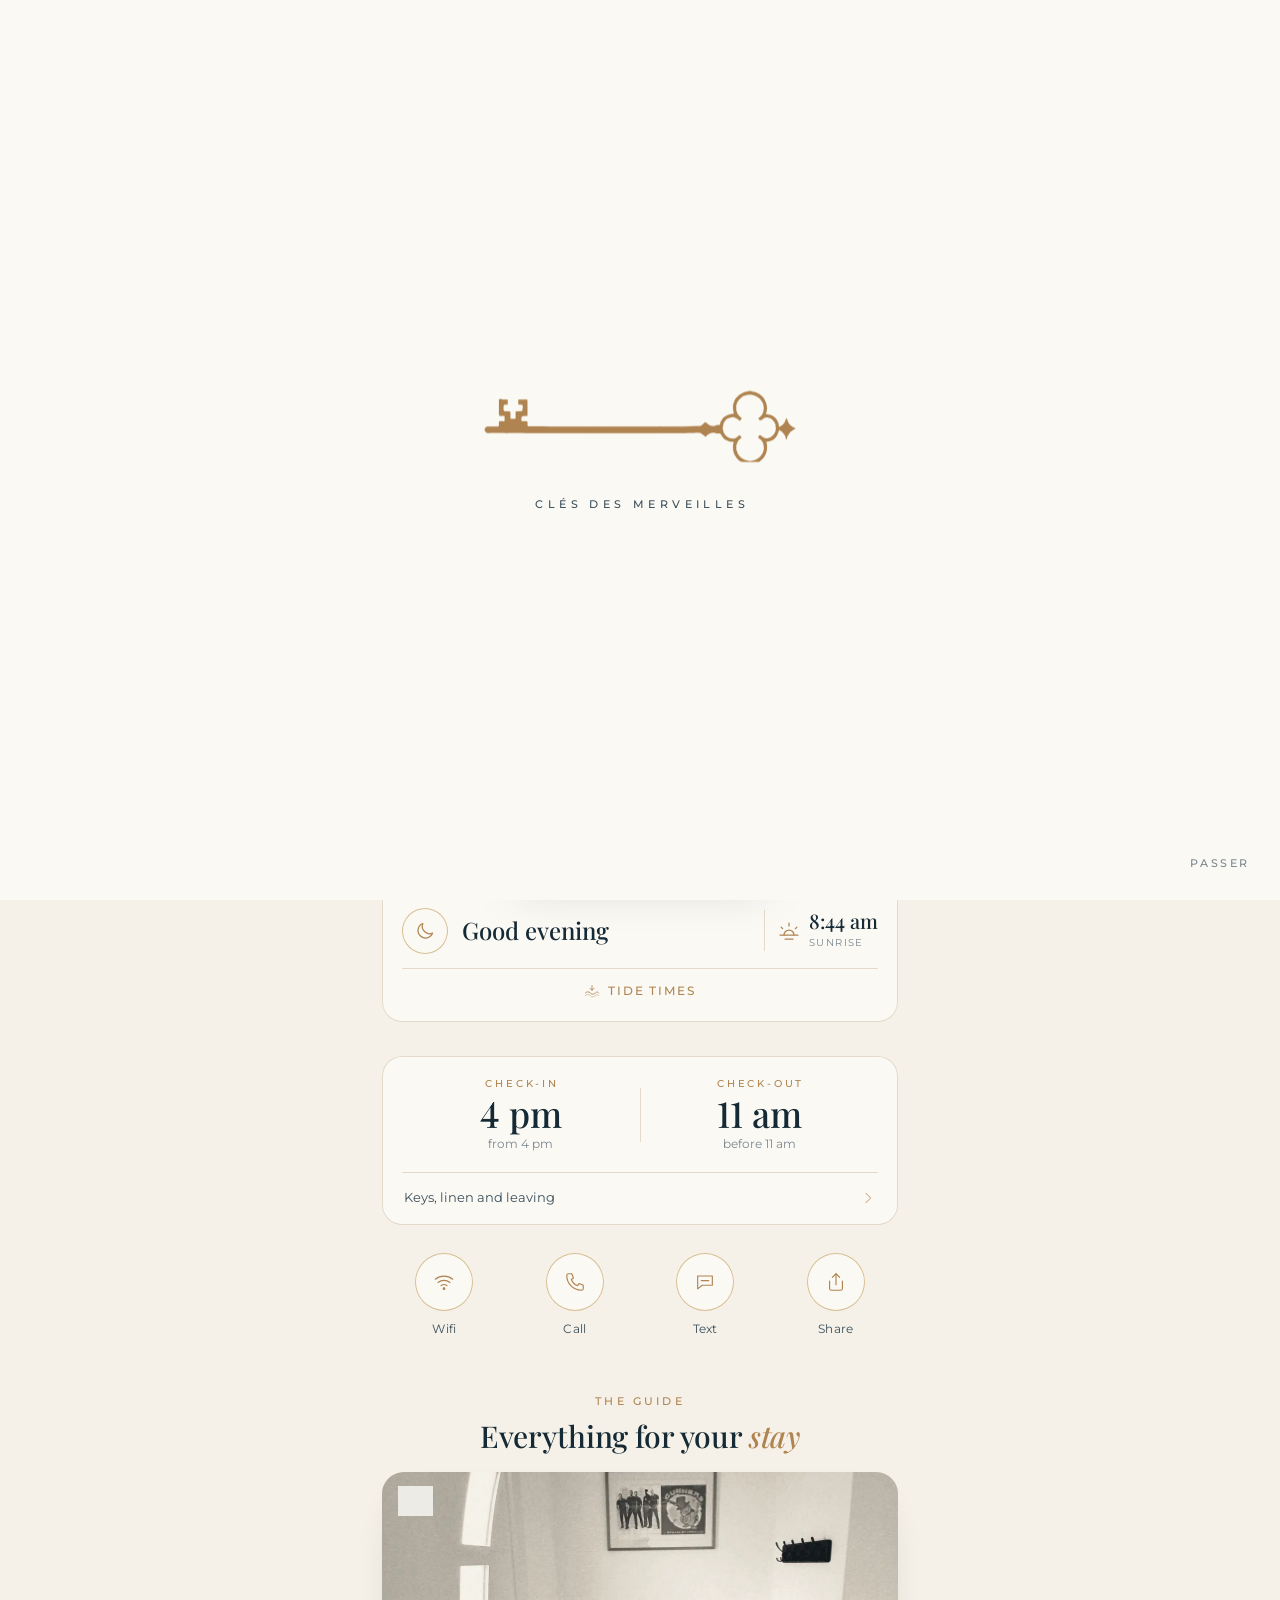
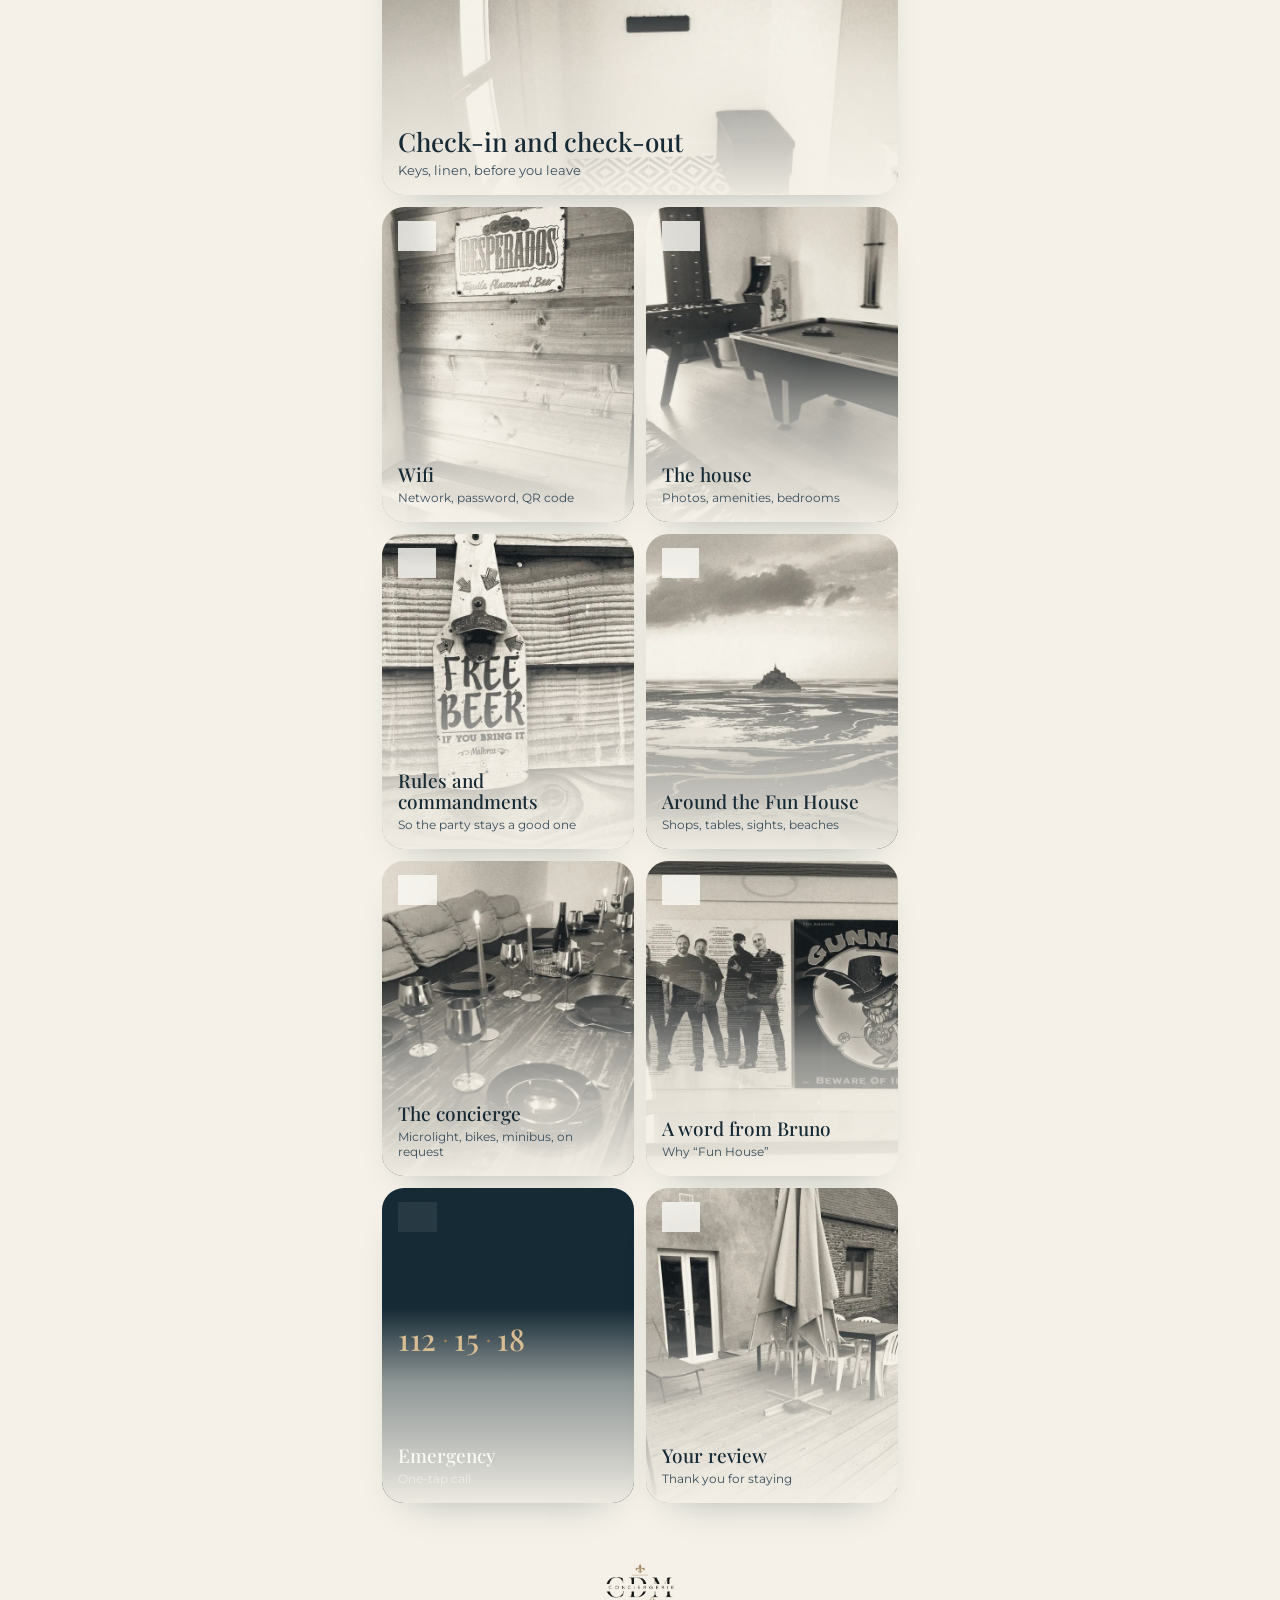
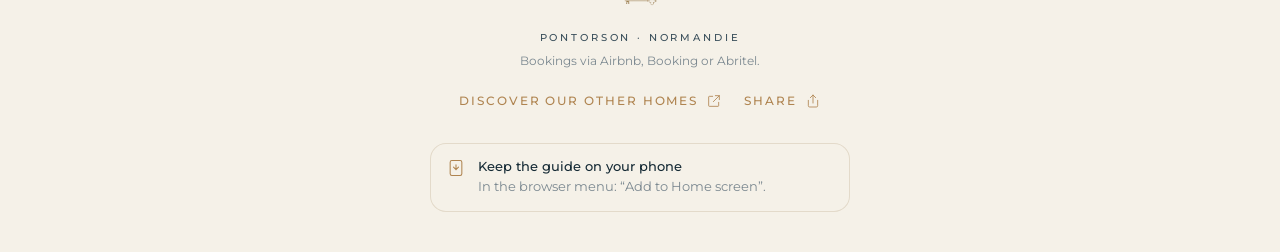
==== commit 815d193c: "Livret Fun House v3 : mosaïque, ciel sur la baie, sceau FH, pages immersives - Sommaire en mosaïque " ====
--- a/index.html
+++ b/index.html
@@ -32,7 +32,7 @@
 <link rel="preload" href="fonts/playfair-display-latin-500-italic.woff2" as="font" type="font/woff2" crossorigin>
 <link rel="preload" href="fonts/montserrat-latin-500-normal.woff2" as="font" type="font/woff2" crossorigin>
 <link rel="preload" href="img/hero-billard.webp" as="image" fetchpriority="high">
-<link rel="stylesheet" href="styles.css?v=2">
+<link rel="stylesheet" href="styles.css?v=3">
 </head>
 <body>
 <script>document.documentElement.classList.add('js');</script>
@@ -73,9 +73,9 @@
   </div>
 </noscript>
 
-<script src="content.js?v=2"></script>
+<script src="content.js?v=3"></script>
 <script src="cle.js" defer></script>
 <script src="qrcode.min.js" defer></script>
-<script src="app.js?v=2" defer></script>
+<script src="app.js?v=3" defer></script>
 </body>
 </html>
--- a/styles.css
+++ b/styles.css
@@ -1,5 +1,5 @@
 /* ============================================================
-   FUN HOUSE · LIVRET D'ACCUEIL · STYLES v2
+   FUN HOUSE · LIVRET D'ACCUEIL · STYLES v3
    Charte CDM Conciergerie, version claire : crème, nacre, encre,
    ardoise, or. Photographies en noir et blanc chaud.
    Typographies : Playfair Display, Montserrat, Satisfy (signature).
@@ -54,7 +54,8 @@
 :focus-visible { outline: 1.5px solid var(--or); outline-offset: 3px; border-radius: 8px; }
 [hidden] { display: none !important; }
 
-.app { max-width: 560px; margin: 0 auto; background: var(--creme); min-height: 100dvh; }
+.app { max-width: 560px; margin: 0 auto; background: var(--creme); min-height: 100dvh; transition: transform .6s var(--ease), opacity .6s ease, filter .6s ease; transform-origin: 50% 20vh; }
+body.page-ouverte .app { transform: scale(.95); opacity: .85; filter: saturate(.9); }
 
 /* ---------- Typographie commune ---------- */
 .eyebrow { display: block; font-size: 10.5px; font-weight: 500; letter-spacing: .3em; text-transform: uppercase; color: var(--or); margin: 0 0 10px; }
@@ -74,7 +75,9 @@
   background: var(--encre); color: var(--nacre); font-size: 11.5px; font-weight: 500; letter-spacing: .18em; text-transform: uppercase;
   transition: transform .2s var(--ease), background .2s;
 }
-.btn:active { transform: scale(.97); }
+.btn:active { transform: scale(.96); }
+.copier:active, .retour:active, .fermer:active, .onglet:active { transform: scale(.92); }
+.copier, .retour, .fermer, .onglet { transition: transform .2s var(--ease), background .25s, color .25s; }
 .btn .ico { width: 18px; height: 18px; }
 .btn.plein { width: 100%; }
 .btn.fin { background: transparent; color: var(--encre); box-shadow: inset 0 0 0 1px var(--or-clair); }
@@ -117,31 +120,50 @@
 .langues button[aria-pressed="true"]::after { content: ""; position: absolute; left: 4px; right: calc(4px + .22em); bottom: 6px; height: 1px; background: var(--or); }
 
 .vitrine { text-align: center; padding: 6px var(--g) 0; }
+.arche-bloc { position: relative; margin: 6px auto 0; width: min(100%, 440px, 56svh); aspect-ratio: 4 / 5; }
 .arche {
-  position: relative; margin: 6px auto 0; width: min(100%, 430px, 54svh); aspect-ratio: 4 / 5; overflow: hidden; background: var(--lin);
+  position: absolute; inset: 0; overflow: hidden; background: var(--lin);
   border-radius: 50% 50% 18px 18px / 40% 40% 18px 18px; isolation: isolate; box-shadow: var(--ombre);
 }
-.arche::after { content: ""; position: absolute; inset: 10px; border: 1px solid rgba(251, 249, 244, .6); border-radius: 50% 50% 12px 12px / 40% 40% 12px 12px; pointer-events: none; z-index: 3; }
 .arche-img { position: absolute; inset: 0; opacity: 0; transition: opacity 1.8s ease; }
 .arche-img.actif { opacity: 1; z-index: 1; }
 .arche-img img { width: 100%; height: 100%; object-fit: cover; transform: scale(1.14); }
 .arche-img.zoom img { animation: fh-zoom 9s cubic-bezier(.2, .6, .25, 1) forwards; }
 @keyframes fh-zoom { from { transform: scale(1.14); } to { transform: scale(1.0); } }
-.arche-index { display: flex; justify-content: center; gap: 8px; margin: 16px 0 0; }
+.arche-trait { position: absolute; inset: 0; width: 100%; height: 100%; pointer-events: none; z-index: 3; overflow: visible; }
+.arche-trait path { fill: none; stroke: rgba(251, 249, 244, .85); stroke-width: 1.1; stroke-dasharray: 1700; stroke-dashoffset: 1700; }
+.sceau { position: absolute; left: 50%; bottom: -26px; width: 56px; height: 56px; transform: translateX(-50%) scale(.6); border-radius: 50%; background: var(--creme); display: grid; place-items: center; z-index: 4; box-shadow: 0 10px 24px -14px rgba(21, 42, 53, .5); opacity: 0; }
+.sceau::before { content: ""; position: absolute; inset: 3px; border-radius: 50%; border: 1px solid var(--or); }
+.sceau i { position: absolute; inset: 7px; border-radius: 50%; border: 1px solid var(--or-clair); }
+.sceau b { font-family: var(--f-titre); font-weight: 500; font-size: 17px; letter-spacing: .06em; color: var(--encre); padding-left: .06em; line-height: 1; }
+.arche-index { display: flex; justify-content: center; gap: 8px; margin: 40px 0 0; }
 .arche-index i { position: relative; width: 26px; height: 1px; background: var(--filet); overflow: hidden; }
 .arche-index i.actif::after { content: ""; position: absolute; inset: 0; background: var(--or); transform-origin: left; animation: fh-progres var(--duree, 6.5s) linear forwards; }
 @keyframes fh-progres { from { transform: scaleX(0); } to { transform: scaleX(1); } }
 
-.sur { display: flex; align-items: center; justify-content: center; gap: 14px; margin: 26px 0 12px; font-size: 10.5px; font-weight: 500; letter-spacing: .42em; text-transform: uppercase; color: var(--or); padding-left: .42em; }
+.sur { display: flex; align-items: center; justify-content: center; gap: 14px; margin: 22px 0 12px; font-size: 10.5px; font-weight: 500; letter-spacing: .42em; text-transform: uppercase; color: var(--or); padding-left: .42em; }
 .sur::before, .sur::after { content: ""; width: 30px; height: 1px; background: var(--or-clair); transform-origin: center; }
 .mot { font-family: var(--f-titre); font-weight: 500; font-size: clamp(33px, 10.6vw, 48px); line-height: 1; letter-spacing: .2em; padding-left: .2em; text-transform: uppercase; color: var(--encre); margin: 0; white-space: nowrap; }
 .mot .l { display: inline-block; }
 .mot .esp { display: inline-block; width: .3em; }
 .sous { font-family: var(--f-titre); font-style: italic; font-size: 19px; color: var(--or); margin: 12px 0 0; }
 .lieu-mini { margin: 10px 0 0; font-size: 10px; font-weight: 500; letter-spacing: .32em; text-transform: uppercase; color: var(--doux); padding-left: .32em; }
-.soleil { display: inline-flex; align-items: center; gap: 10px; margin: 22px auto 0; padding: 9px 16px 9px 12px; border-radius: 999px; background: var(--nacre); box-shadow: inset 0 0 0 1px var(--filet); font-size: 12.5px; line-height: 1.4; color: var(--ardoise); text-align: left; max-width: 100%; }
-.soleil .ico { width: 20px; height: 20px; color: var(--or); }
-.soleil b { font-weight: 500; color: var(--encre); }
+
+/* Le ciel sur la baie */
+.ciel { margin: 30px var(--g) 0; padding: 18px 20px 16px; border-radius: var(--r); background: var(--nacre); box-shadow: inset 0 0 0 1px var(--filet); min-height: 118px; }
+.ciel .eyebrow { margin-bottom: 12px; }
+.ciel-corps { display: grid; grid-template-columns: 1fr auto; gap: 12px; align-items: center; }
+.ciel-meteo { display: flex; align-items: center; gap: 14px; min-width: 0; }
+.ciel-ico { width: 46px; height: 46px; border-radius: 50%; display: grid; place-items: center; color: var(--or); box-shadow: inset 0 0 0 1px var(--or-clair); flex: 0 0 auto; }
+.ciel-ico .ico { width: 24px; height: 24px; }
+.ciel-deg { display: block; font-family: var(--f-titre); font-weight: 500; font-size: 34px; line-height: 1; color: var(--encre); white-space: nowrap; }
+.ciel-deg.salut { font-size: 24px; white-space: normal; line-height: 1.1; }
+.ciel-lib { display: block; font-size: 12.5px; color: var(--ardoise); margin-top: 4px; line-height: 1.35; }
+.ciel-soleil { display: flex; align-items: center; gap: 8px; text-align: left; padding-left: 12px; border-left: 1px solid var(--filet); }
+.ciel-soleil .ico { width: 24px; height: 24px; color: var(--or); }
+.ciel-soleil b { display: block; font-family: var(--f-titre); font-weight: 500; font-size: 20px; line-height: 1.1; color: var(--encre); white-space: nowrap; }
+.ciel-soleil span { display: block; font-size: 10px; letter-spacing: .14em; text-transform: uppercase; color: var(--doux); margin-top: 3px; white-space: nowrap; }
+.ciel-marees { margin-top: 14px; padding-top: 12px; border-top: 1px solid var(--filet); width: 100%; justify-content: center; }
 
 .sejour { margin: 34px var(--g) 0; background: var(--nacre); border-radius: var(--r); box-shadow: inset 0 0 0 1px var(--filet); padding: 20px 20px 0; display: grid; grid-template-columns: 1fr 1px 1fr; align-items: center; text-align: center; }
 .sejour .sep { height: 54px; background: var(--filet); }
@@ -157,19 +179,41 @@
 .action .rond { width: 58px; height: 58px; border-radius: 50%; display: grid; place-items: center; background: var(--nacre); box-shadow: inset 0 0 0 1px var(--or-clair); color: var(--or); transition: background .25s; }
 .action:active .rond { background: var(--or-voile); }
 
-.sommaire { margin: 50px var(--g) 0; }
-.sommaire-tete { text-align: center; margin-bottom: 18px; }
+.sommaire { margin: 48px var(--g) 0; }
+.sommaire-tete { text-align: center; margin-bottom: 20px; }
 .sommaire-tete .titre { font-size: 30px; }
-.chapitres { list-style: none; margin: 0; padding: 0; border-top: 1px solid var(--filet); }
-.chapitre { display: grid; grid-template-columns: 66px 1fr 18px; gap: 16px; align-items: center; width: 100%; padding: 14px 0; border-bottom: 1px solid var(--filet); text-align: left; transition: background .25s; }
-.chapitre:active { background: var(--or-voile); }
-.chapitre .vignette { width: 66px; height: 66px; border-radius: 16px; overflow: hidden; background: var(--lin); display: grid; place-items: center; color: var(--or); }
-.chapitre .vignette img { width: 100%; height: 100%; object-fit: cover; transition: transform .8s var(--ease); }
-.chapitre:active .vignette img { transform: scale(1.06); }
-.chapitre .num { display: block; font-size: 10px; font-weight: 500; letter-spacing: .26em; color: var(--or); }
-.chapitre b { display: block; font-family: var(--f-titre); font-weight: 500; font-size: 19px; line-height: 1.2; color: var(--encre); margin: 2px 0 2px; }
-.chapitre small { display: block; font-size: 12.5px; color: var(--doux); line-height: 1.4; }
-.chapitre .chev { color: var(--or-clair); width: 18px; height: 18px; }
+.mosaique { list-style: none; margin: 0; padding: 0; display: grid; grid-template-columns: 1fr 1fr; gap: 12px; }
+.tuile { position: relative; }
+.tuile.large { grid-column: 1 / -1; }
+.tuile button { position: relative; display: block; width: 100%; aspect-ratio: 4 / 5; border-radius: 22px; overflow: hidden; background: var(--lin); text-align: left; isolation: isolate; box-shadow: var(--ombre); transition: transform .35s var(--ease); }
+.tuile.large button { aspect-ratio: 16 / 10; }
+.tuile button:active { transform: scale(.975); }
+.tuile-img { position: absolute; inset: 0; }
+.tuile-img img { width: 100%; height: 100%; object-fit: cover; transform: scale(1.04); transition: transform 1.2s var(--ease); }
+.tuile button:active .tuile-img img { transform: scale(1.1); }
+.tuile-img::after { content: ""; position: absolute; inset: 0; background: linear-gradient(180deg, rgba(245, 241, 232, 0) 38%, rgba(245, 241, 232, .55) 62%, rgba(245, 241, 232, .96) 100%); }
+.tuile-num { position: absolute; top: 14px; left: 16px; z-index: 2; font-family: var(--f-titre); font-style: italic; font-size: 18px; color: var(--or); line-height: 1; padding: 6px 9px; border-radius: 999px; background: rgba(251, 249, 244, .82); backdrop-filter: blur(6px); -webkit-backdrop-filter: blur(6px); }
+.tuile-texte { position: absolute; left: 16px; right: 14px; bottom: 15px; z-index: 2; }
+.tuile-texte b { display: block; font-family: var(--f-titre); font-weight: 500; font-size: 19px; line-height: 1.15; color: var(--encre); text-wrap: balance; }
+.tuile.large .tuile-texte b { font-size: 26px; }
+.tuile-texte small { display: block; font-size: 11.5px; line-height: 1.35; color: var(--ardoise); margin-top: 5px; }
+.tuile.large .tuile-texte small { font-size: 13px; }
+.tuile.sombre button { background: var(--encre); }
+.tuile.sombre .tuile-num { color: var(--or-clair); background: rgba(251, 249, 244, .08); }
+.tuile.sombre .tuile-texte b { color: var(--nacre); }
+.tuile.sombre .tuile-texte small { color: rgba(251, 249, 244, .62); }
+.tuile-chiffres { position: absolute; left: 16px; top: 48%; transform: translateY(-50%); z-index: 2; font-family: var(--f-titre); font-weight: 500; font-size: 30px; color: var(--or-clair); letter-spacing: .02em; line-height: 1; display: flex; align-items: center; gap: 6px; }
+.tuile-chiffres i { font-style: normal; font-size: 18px; color: var(--or); }
+.js .tuile.r { transform: translateY(18px) scale(.97); }
+.js .tuile.r.vu { transform: none; }
+
+/* Barre flottante */
+.flottant { position: fixed; left: 50%; bottom: calc(14px + var(--sab)); z-index: 55; transform: translate(-50%, 24px); opacity: 0; pointer-events: none; display: flex; gap: 2px; padding: 5px; border-radius: 999px; background: rgba(251, 249, 244, .9); backdrop-filter: blur(16px); -webkit-backdrop-filter: blur(16px); box-shadow: inset 0 0 0 1px var(--filet), 0 18px 40px -22px rgba(21, 42, 53, .55); transition: opacity .35s ease, transform .45s var(--ease); }
+.flottant.visible { opacity: 1; transform: translate(-50%, 0); pointer-events: auto; }
+body.page-ouverte .flottant, body.lb-ouverte .flottant { opacity: 0; transform: translate(-50%, 24px); pointer-events: none; }
+.flottant > * { display: flex; align-items: center; gap: 8px; height: 42px; padding: 0 16px; border-radius: 999px; font-size: 11px; font-weight: 500; letter-spacing: .14em; text-transform: uppercase; color: var(--encre); transition: background .2s, transform .2s var(--ease); }
+.flottant > *:active { background: var(--or-voile); transform: scale(.96); }
+.flottant .ico { width: 18px; height: 18px; color: var(--or); }
 
 .pied { text-align: center; padding: 56px var(--g) calc(40px + var(--sab)); }
 .pied .logo-pied { width: 132px; height: auto; margin: 0 auto; }
@@ -192,13 +236,15 @@
 .page-tete .fil { flex: 1; min-width: 0; font-family: var(--f-titre); font-size: 17px; color: var(--encre); white-space: nowrap; overflow: hidden; text-overflow: ellipsis; opacity: 0; transform: translateY(6px); transition: opacity .3s, transform .3s; }
 .page-tete.compact .fil { opacity: 1; transform: none; }
 .page-corps { height: 100%; overflow-y: auto; -webkit-overflow-scrolling: touch; overscroll-behavior: contain; }
-.page-photo { position: relative; height: min(60svh, 500px); overflow: hidden; background: var(--lin); }
-.page-photo img { position: absolute; inset: -6% 0 0; width: 100%; height: 106%; object-fit: cover; transform: scale(1.12); transition: transform 1.6s var(--ease); will-change: transform; }
-.page.ouverte .page-photo img { transform: scale(1); }
-.page-photo::after { content: ""; position: absolute; inset: 0; background: linear-gradient(180deg, rgba(245, 241, 232, 0) 48%, rgba(245, 241, 232, .9) 84%, var(--creme) 98%); }
-.page-titre { position: relative; padding: 0 var(--g); margin-top: -70px; }
-.page-titre.sans-photo { margin-top: 0; padding-top: calc(var(--sat) + 78px); }
+.page-photo { position: relative; height: min(64svh, 540px); overflow: hidden; background: var(--lin); }
+.page-photo img { position: absolute; inset: -6% 0 0; width: 100%; height: 106%; object-fit: cover; transform: scale(1.14); filter: blur(8px); transition: transform 1.5s var(--ease), filter 1.2s ease .1s; will-change: transform, filter; }
+.page.ouverte .page-photo img { transform: scale(1); filter: blur(0); }
+.page-voile { position: absolute; inset: 0; background: linear-gradient(180deg, rgba(245, 241, 232, 0) 34%, rgba(245, 241, 232, .55) 58%, rgba(245, 241, 232, .94) 80%, var(--creme) 100%); }
+.page-titre { position: relative; padding: 0 var(--g); margin-top: -118px; z-index: 2; }
+.page-titre.sans-photo { margin-top: 0; padding-top: calc(var(--sat) + 128px); }
 .page-titre .titre { font-size: clamp(32px, 9.4vw, 40px); }
+.page-titre .filigrane { position: absolute; right: 6px; top: -196px; font-family: var(--f-titre); font-style: italic; font-size: 132px; line-height: 1; color: transparent; -webkit-text-stroke: 1px rgba(175, 132, 80, .55); pointer-events: none; user-select: none; }
+.page-titre.sans-photo .filigrane { top: calc(var(--sat) + 26px); right: -2px; }
 .page-titre .num { display: flex; align-items: center; gap: 12px; margin: 0 0 12px; color: var(--or); }
 .page-titre .num .n { font-family: var(--f-titre); font-style: italic; font-size: 18px; line-height: 1; letter-spacing: .02em; flex: 0 0 auto; }
 .page-titre .num .trait { flex: 0 0 26px; height: 1px; background: currentColor; opacity: .75; transform-origin: 0 50%; }
@@ -206,9 +252,10 @@
 .page.ouverte .page-titre .trait { animation: fh-trait .9s var(--ease) .3s both; }
 @keyframes fh-trait { from { transform: scaleX(0); } to { transform: scaleX(1); } }
 .vh { position: absolute !important; width: 1px; height: 1px; margin: -1px; padding: 0; overflow: hidden; clip: rect(0 0 0 0); white-space: nowrap; border: 0; }
-.page.ouverte .page-titre > * { animation: fh-monter .8s var(--ease) both; }
-.page.ouverte .page-titre > :nth-child(2) { animation-delay: .08s; }
-.page-contenu { padding: 18px var(--g) calc(64px + var(--sab)); }
+.page.ouverte .page-titre > .num, .page.ouverte .page-titre > .titre { animation: fh-monter .8s var(--ease) both; }
+.page.ouverte .page-titre > .titre { animation-delay: .1s; }
+.page.ouverte .page-titre > .filigrane { animation: fh-fondu 1.4s ease .4s both; }
+.page-contenu { position: relative; z-index: 2; padding: 18px var(--g) calc(64px + var(--sab)); }
 .intro { font-size: 16px; color: var(--ardoise); margin: 4px 0 26px; }
 .bloc { margin: 0 0 32px; }
 .bloc > .titre { margin-bottom: 14px; }
@@ -387,20 +434,26 @@
 .js .r.vu { opacity: 1; transform: none; }
 .js .vitrine .arche { opacity: 0; transform: translateY(18px) scale(.985); transition: opacity 1.2s ease, transform 1.4s var(--ease); }
 .js .vitrine .mot .l { opacity: 0; transform: translateY(.45em); transition: opacity .7s ease, transform .9s var(--ease); }
-.js .vitrine .sur, .js .vitrine .sous, .js .vitrine .lieu-mini, .js .vitrine .soleil, .js .vitrine .arche-index { opacity: 0; transform: translateY(10px); transition: opacity .8s ease, transform .9s var(--ease); }
+.js .vitrine .sur, .js .vitrine .sous, .js .vitrine .lieu-mini, .js .vitrine .arche-index { opacity: 0; transform: translateY(10px); transition: opacity .8s ease, transform .9s var(--ease); }
+.js .sceau { transition: opacity .7s ease 1.5s, transform .9s var(--ease) 1.5s; }
 .js .vitrine .sur::before, .js .vitrine .sur::after { transform: scaleX(0); transition: transform 1s var(--ease) .5s; }
 .revele .vitrine .arche { opacity: 1; transform: none; }
 .revele .vitrine .mot .l { opacity: 1; transform: none; }
-.revele .vitrine .sur, .revele .vitrine .sous, .revele .vitrine .lieu-mini, .revele .vitrine .soleil, .revele .vitrine .arche-index { opacity: 1; transform: none; }
+.revele .vitrine .sur, .revele .vitrine .sous, .revele .vitrine .lieu-mini, .revele .vitrine .arche-index { opacity: 1; transform: none; }
+.revele .arche-trait path { animation: fh-arche 2.2s cubic-bezier(.5, 0, .2, 1) .25s forwards; }
+@keyframes fh-arche { to { stroke-dashoffset: 0; } }
+.revele .sceau { opacity: 1; transform: translateX(-50%) scale(1); }
 .revele .vitrine .sur::before, .revele .vitrine .sur::after { transform: scaleX(1); }
 .revele .vitrine .sur { transition-delay: .25s; }
 .revele .vitrine .sous { transition-delay: .95s; }
 .revele .vitrine .lieu-mini { transition-delay: 1.1s; }
-.revele .vitrine .soleil { transition-delay: 1.3s; }
 .revele .vitrine .arche-index { transition-delay: .6s; }
 
 @media (prefers-reduced-motion: reduce) {
   *, *::before, *::after { animation-duration: .001s !important; animation-delay: 0s !important; transition-duration: .001s !important; transition-delay: 0s !important; }
-  .js .r, .js .vitrine .arche, .js .vitrine .mot .l, .js .vitrine .sur, .js .vitrine .sous, .js .vitrine .lieu-mini, .js .vitrine .soleil, .js .vitrine .arche-index { opacity: 1; transform: none; }
+  .js .r, .js .vitrine .arche, .js .vitrine .mot .l, .js .vitrine .sur, .js .vitrine .sous, .js .vitrine .lieu-mini, .js .vitrine .arche-index, .js .sceau { opacity: 1; transform: translateX(-50%); }
+  .js .vitrine .sur, .js .vitrine .sous, .js .vitrine .lieu-mini, .js .vitrine .arche-index { transform: none; }
+  .arche-trait path { stroke-dashoffset: 0; }
+  .page-photo img { filter: none; }
   .arche-img img { transform: none; }
 }
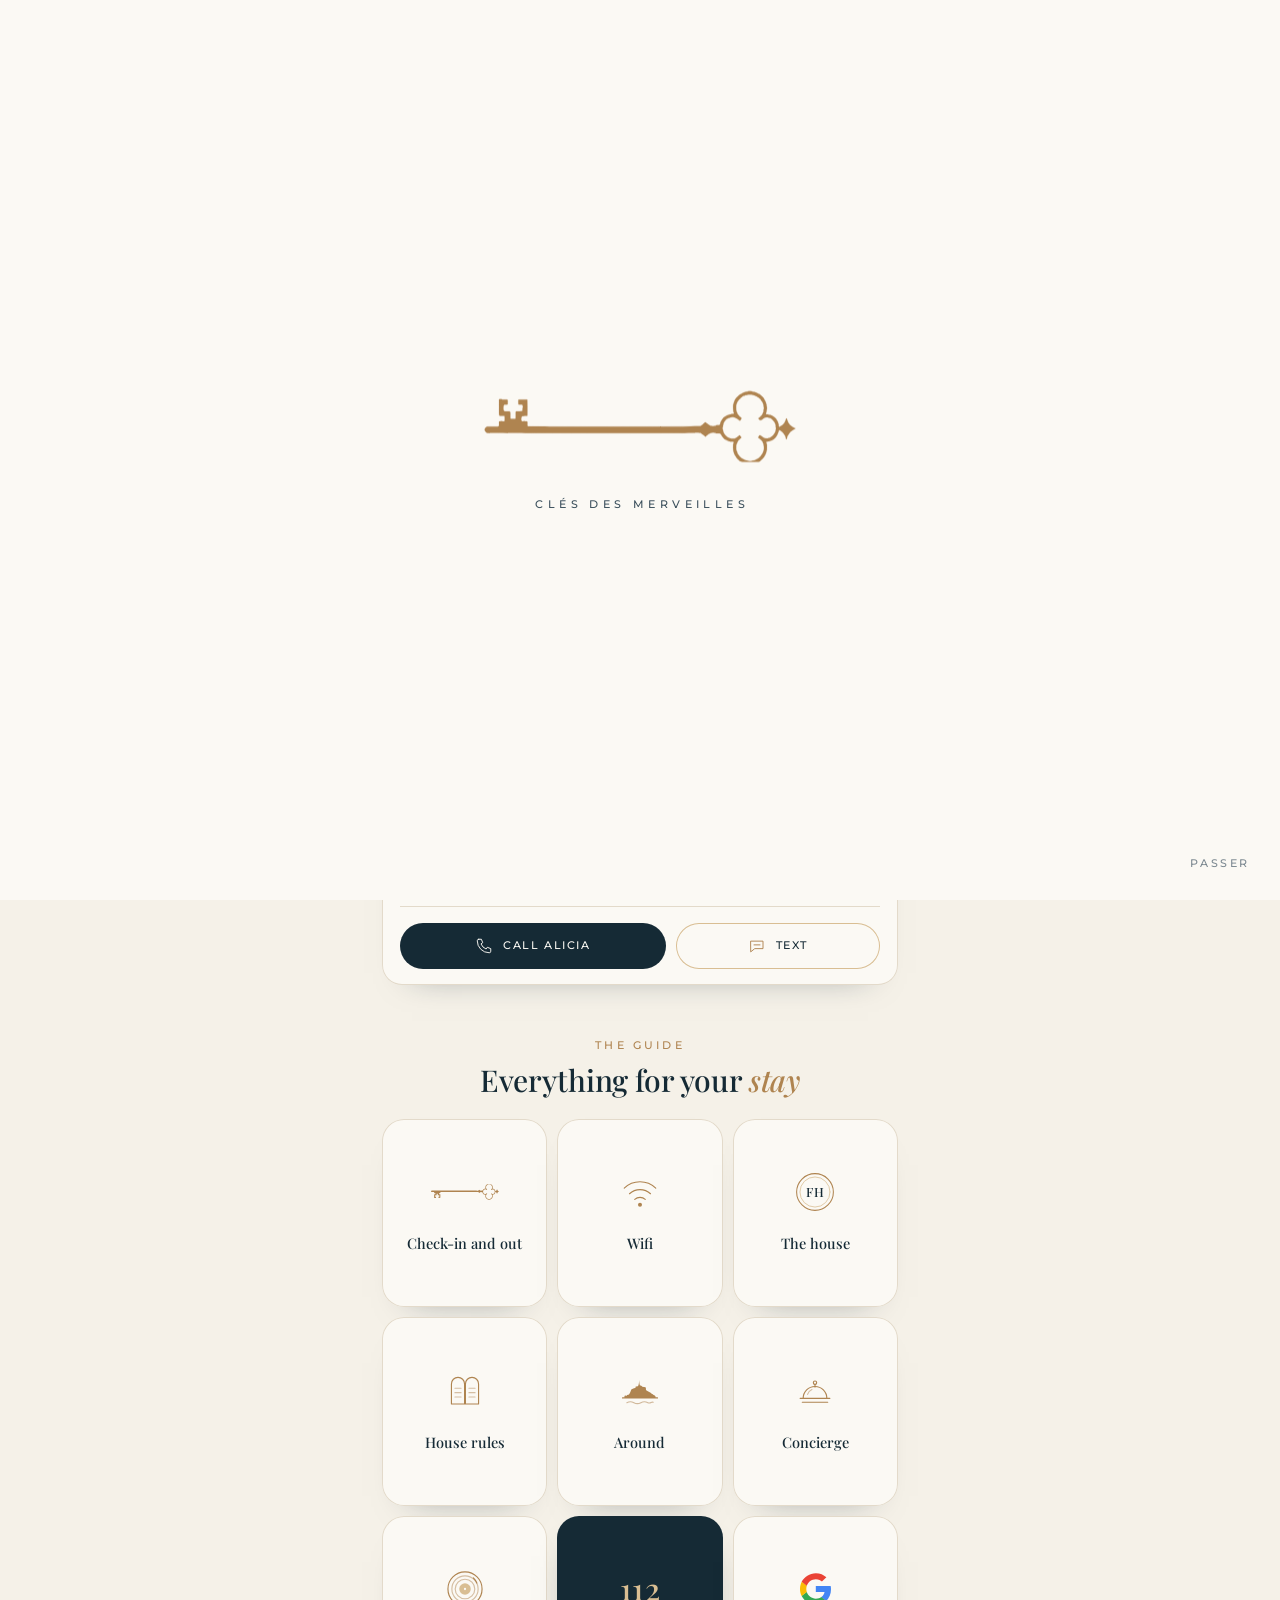
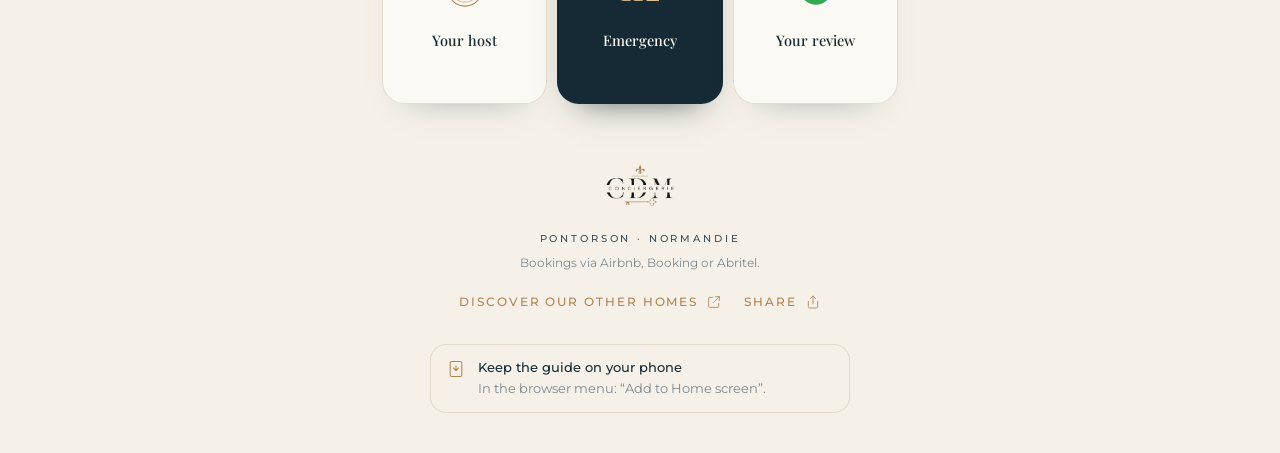
==== commit ac30d803: "Livret Fun House v4 : accueil sans photos, baie vivante, emblèmes - Arche illustrée : le Mont-Saint-" ====
--- a/index.html
+++ b/index.html
@@ -31,8 +31,8 @@
 <link rel="preload" href="fonts/playfair-display-latin-500-normal.woff2" as="font" type="font/woff2" crossorigin>
 <link rel="preload" href="fonts/playfair-display-latin-500-italic.woff2" as="font" type="font/woff2" crossorigin>
 <link rel="preload" href="fonts/montserrat-latin-500-normal.woff2" as="font" type="font/woff2" crossorigin>
-<link rel="preload" href="img/hero-billard.webp" as="image" fetchpriority="high">
-<link rel="stylesheet" href="styles.css?v=3">
+
+<link rel="stylesheet" href="styles.css?v=4">
 </head>
 <body>
 <script>document.documentElement.classList.add('js');</script>
@@ -73,9 +73,9 @@
   </div>
 </noscript>
 
-<script src="content.js?v=3"></script>
+<script src="content.js?v=4"></script>
 <script src="cle.js" defer></script>
 <script src="qrcode.min.js" defer></script>
-<script src="app.js?v=3" defer></script>
+<script src="app.js?v=4" defer></script>
 </body>
 </html>
--- a/styles.css
+++ b/styles.css
@@ -1,5 +1,5 @@
 /* ============================================================
-   FUN HOUSE · LIVRET D'ACCUEIL · STYLES v3
+   FUN HOUSE · LIVRET D'ACCUEIL · STYLES v4
    Charte CDM Conciergerie, version claire : crème, nacre, encre,
    ardoise, or. Photographies en noir et blanc chaud.
    Typographies : Playfair Display, Montserrat, Satisfy (signature).
@@ -119,101 +119,130 @@
 .langues button[aria-pressed="true"] { color: var(--encre); }
 .langues button[aria-pressed="true"]::after { content: ""; position: absolute; left: 4px; right: calc(4px + .22em); bottom: 6px; height: 1px; background: var(--or); }
 
-.vitrine { text-align: center; padding: 6px var(--g) 0; }
-.arche-bloc { position: relative; margin: 6px auto 0; width: min(100%, 440px, 56svh); aspect-ratio: 4 / 5; }
+.vitrine { text-align: center; padding: 4px var(--g) 0; }
+.arche-bloc { position: relative; margin: 4px auto 0; width: min(84%, 372px, 46svh); aspect-ratio: 4 / 5; }
 .arche {
-  position: absolute; inset: 0; overflow: hidden; background: var(--lin);
-  border-radius: 50% 50% 18px 18px / 40% 40% 18px 18px; isolation: isolate; box-shadow: var(--ombre);
-}
-.arche-img { position: absolute; inset: 0; opacity: 0; transition: opacity 1.8s ease; }
-.arche-img.actif { opacity: 1; z-index: 1; }
-.arche-img img { width: 100%; height: 100%; object-fit: cover; transform: scale(1.14); }
-.arche-img.zoom img { animation: fh-zoom 9s cubic-bezier(.2, .6, .25, 1) forwards; }
-@keyframes fh-zoom { from { transform: scale(1.14); } to { transform: scale(1.0); } }
+  position: absolute; inset: 0; overflow: hidden; background: var(--nacre);
+  border-radius: 50% 50% 18px 18px / 40% 40% 18px 18px; isolation: isolate; will-change: transform;
+  box-shadow: 0 34px 60px -42px rgba(21, 42, 53, .6), 0 0 0 1px rgba(175, 132, 80, .12);
+}
+.baie-cadre { position: absolute; inset: 0; }
 .arche-trait { position: absolute; inset: 0; width: 100%; height: 100%; pointer-events: none; z-index: 3; overflow: visible; }
-.arche-trait path { fill: none; stroke: rgba(251, 249, 244, .85); stroke-width: 1.1; stroke-dasharray: 1700; stroke-dashoffset: 1700; }
+.arche-trait path { fill: none; stroke: rgba(251, 249, 244, .9); stroke-width: 1.1; stroke-dasharray: 1700; stroke-dashoffset: 1700; }
 .sceau { position: absolute; left: 50%; bottom: -26px; width: 56px; height: 56px; transform: translateX(-50%) scale(.6); border-radius: 50%; background: var(--creme); display: grid; place-items: center; z-index: 4; box-shadow: 0 10px 24px -14px rgba(21, 42, 53, .5); opacity: 0; }
 .sceau::before { content: ""; position: absolute; inset: 3px; border-radius: 50%; border: 1px solid var(--or); }
 .sceau i { position: absolute; inset: 7px; border-radius: 50%; border: 1px solid var(--or-clair); }
 .sceau b { font-family: var(--f-titre); font-weight: 500; font-size: 17px; letter-spacing: .06em; color: var(--encre); padding-left: .06em; line-height: 1; }
-.arche-index { display: flex; justify-content: center; gap: 8px; margin: 40px 0 0; }
-.arche-index i { position: relative; width: 26px; height: 1px; background: var(--filet); overflow: hidden; }
-.arche-index i.actif::after { content: ""; position: absolute; inset: 0; background: var(--or); transform-origin: left; animation: fh-progres var(--duree, 6.5s) linear forwards; }
-@keyframes fh-progres { from { transform: scaleX(0); } to { transform: scaleX(1); } }
-
-.sur { display: flex; align-items: center; justify-content: center; gap: 14px; margin: 22px 0 12px; font-size: 10.5px; font-weight: 500; letter-spacing: .42em; text-transform: uppercase; color: var(--or); padding-left: .42em; }
+
+/* La baie : scène vivante */
+.baie { position: absolute; inset: 0; width: 100%; height: 100%; display: block; }
+.baie.l-astres, .baie.l-terre, .baie.l-surface { will-change: transform; transform: translateZ(0); }
+.baie .horizon { stroke: #AF8450; stroke-width: .8; opacity: .55; }
+.baie.nuit .horizon { opacity: .7; }
+.baie .chenaux path { fill: none; stroke: #CDAE7D; stroke-width: 1; opacity: .7; stroke-linecap: round; stroke-dasharray: 6 9; animation: fh-courant 26s linear infinite; }
+.baie .chenaux path:nth-child(2) { animation-duration: 34s; opacity: .55; }
+.baie .chenaux path:nth-child(3) { animation-duration: 40s; opacity: .45; stroke-dasharray: 3 11; }
+.baie .chenaux path:nth-child(4) { animation-duration: 48s; opacity: .35; }
+@keyframes fh-courant { to { stroke-dashoffset: -300; } }
+.baie .etoile { fill: #AF8450; animation: fh-scintille 3.4s ease-in-out infinite; }
+.baie .fenetre { animation: fh-scintille 4.2s ease-in-out infinite; }
+@keyframes fh-scintille { 0%, 100% { opacity: .25; } 50% { opacity: .95; } }
+.baie .lune { fill: #CDA66B; }
+.baie .halo { transform-box: fill-box; transform-origin: center; animation: fh-respire 7s ease-in-out infinite; }
+@keyframes fh-respire { 0%, 100% { transform: scale(1); opacity: .9; } 50% { transform: scale(1.08); opacity: 1; } }
+.baie .eclat { stroke: #E2C28B; stroke-width: 1.2; stroke-linecap: round; animation: fh-eclat 2.8s ease-in-out infinite; }
+@keyframes fh-eclat { 0%, 100% { opacity: .25; } 50% { opacity: .85; } }
+.baie .nuage line { stroke: #CFAF80; stroke-width: 1.3; stroke-linecap: round; opacity: .85; }
+.baie .nuage { animation: fh-derive 70s ease-in-out infinite alternate; }
+.baie .nuage.n1 { animation-duration: 90s; animation-direction: alternate-reverse; }
+.baie .nuage.n2 { animation-duration: 110s; }
+@keyframes fh-derive { from { transform: translateX(-24px); } to { transform: translateX(28px); } }
+.baie .mouettes { fill: none; stroke: #3A4F5B; stroke-width: 1; stroke-linecap: round; opacity: .55; animation: fh-vol 46s linear infinite; }
+@keyframes fh-vol { from { transform: translate(-60px, 150px); } 50% { transform: translate(200px, 118px); } to { transform: translate(460px, 140px); } }
+.baie .brume { animation: fh-derive 40s ease-in-out infinite alternate; }
+.baie .pluie { opacity: .32; }
+.js .baie .mont-g { opacity: 0; transform: translateY(14px); transition: opacity 1.4s ease .5s, transform 1.9s var(--ease) .5s; }
+.js .baie .astre, .js .baie .lune-g { opacity: 0; transition: opacity 2.4s ease 1.15s; }
+.js .baie .reflet-r, .js .baie .chenaux, .js .baie .eclats { opacity: 0; transition: opacity 2.2s ease 1.4s; }
+.js .baie .horizon { stroke-dasharray: 400; stroke-dashoffset: 400; transition: stroke-dashoffset 1.9s var(--ease) .3s; }
+.revele .baie .mont-g, .revele .baie .astre, .revele .baie .lune-g, .revele .baie .reflet-r, .revele .baie .chenaux, .revele .baie .eclats { opacity: 1; transform: none; }
+.revele .baie .horizon { stroke-dashoffset: 0; }
+
+.sur { display: flex; align-items: center; justify-content: center; gap: 14px; margin: 44px 0 12px; font-size: 10.5px; font-weight: 500; letter-spacing: .42em; text-transform: uppercase; color: var(--or); padding-left: .42em; }
 .sur::before, .sur::after { content: ""; width: 30px; height: 1px; background: var(--or-clair); transform-origin: center; }
 .mot { font-family: var(--f-titre); font-weight: 500; font-size: clamp(33px, 10.6vw, 48px); line-height: 1; letter-spacing: .2em; padding-left: .2em; text-transform: uppercase; color: var(--encre); margin: 0; white-space: nowrap; }
 .mot .l { display: inline-block; }
 .mot .esp { display: inline-block; width: .3em; }
 .sous { font-family: var(--f-titre); font-style: italic; font-size: 19px; color: var(--or); margin: 12px 0 0; }
 .lieu-mini { margin: 10px 0 0; font-size: 10px; font-weight: 500; letter-spacing: .32em; text-transform: uppercase; color: var(--doux); padding-left: .32em; }
-
-/* Le ciel sur la baie */
-.ciel { margin: 30px var(--g) 0; padding: 18px 20px 16px; border-radius: var(--r); background: var(--nacre); box-shadow: inset 0 0 0 1px var(--filet); min-height: 118px; }
-.ciel .eyebrow { margin-bottom: 12px; }
-.ciel-corps { display: grid; grid-template-columns: 1fr auto; gap: 12px; align-items: center; }
-.ciel-meteo { display: flex; align-items: center; gap: 14px; min-width: 0; }
-.ciel-ico { width: 46px; height: 46px; border-radius: 50%; display: grid; place-items: center; color: var(--or); box-shadow: inset 0 0 0 1px var(--or-clair); flex: 0 0 auto; }
-.ciel-ico .ico { width: 24px; height: 24px; }
-.ciel-deg { display: block; font-family: var(--f-titre); font-weight: 500; font-size: 34px; line-height: 1; color: var(--encre); white-space: nowrap; }
-.ciel-deg.salut { font-size: 24px; white-space: normal; line-height: 1.1; }
-.ciel-lib { display: block; font-size: 12.5px; color: var(--ardoise); margin-top: 4px; line-height: 1.35; }
-.ciel-soleil { display: flex; align-items: center; gap: 8px; text-align: left; padding-left: 12px; border-left: 1px solid var(--filet); }
-.ciel-soleil .ico { width: 24px; height: 24px; color: var(--or); }
-.ciel-soleil b { display: block; font-family: var(--f-titre); font-weight: 500; font-size: 20px; line-height: 1.1; color: var(--encre); white-space: nowrap; }
-.ciel-soleil span { display: block; font-size: 10px; letter-spacing: .14em; text-transform: uppercase; color: var(--doux); margin-top: 3px; white-space: nowrap; }
-.ciel-marees { margin-top: 14px; padding-top: 12px; border-top: 1px solid var(--filet); width: 100%; justify-content: center; }
-
-.sejour { margin: 34px var(--g) 0; background: var(--nacre); border-radius: var(--r); box-shadow: inset 0 0 0 1px var(--filet); padding: 20px 20px 0; display: grid; grid-template-columns: 1fr 1px 1fr; align-items: center; text-align: center; }
+.direct { display: flex; align-items: center; justify-content: center; gap: 9px; margin: 18px auto 0; min-height: 22px; font-size: 12.5px; line-height: 1.4; color: var(--ardoise); }
+.direct .ico { width: 20px; height: 20px; color: var(--or); }
+
+.sejour { margin: 30px var(--g) 0; padding: 18px 18px 16px; background: var(--nacre); border-radius: var(--r); box-shadow: inset 0 0 0 1px var(--filet), 0 18px 32px -30px rgba(21, 42, 53, .5); }
+.sejour-h { display: grid; grid-template-columns: 1fr 1px 1fr; align-items: center; text-align: center; padding: 2px 0 16px; }
 .sejour .sep { height: 54px; background: var(--filet); }
 .sejour .lab { display: block; font-size: 10px; font-weight: 500; letter-spacing: .28em; text-transform: uppercase; color: var(--or); padding-left: .28em; }
 .sejour b { display: block; font-family: var(--f-titre); font-weight: 500; font-size: 36px; line-height: 1.15; color: var(--encre); font-variant-numeric: lining-nums; }
 .sejour small { display: block; font-size: 12px; color: var(--doux); }
-.sejour .suite { grid-column: 1 / -1; margin-top: 18px; border-top: 1px solid var(--filet); display: flex; align-items: center; justify-content: space-between; padding: 14px 2px 16px; font-size: 13px; color: var(--ardoise); }
-.sejour .suite .ico { width: 16px; height: 16px; color: var(--or); }
-
-.actions { display: grid; grid-template-columns: repeat(4, 1fr); gap: 6px; margin: 22px var(--g) 0; }
-.action { display: flex; flex-direction: column; align-items: center; gap: 9px; padding: 6px 0; font-size: 11.5px; color: var(--ardoise); letter-spacing: .02em; transition: transform .2s var(--ease); }
-.action:active { transform: scale(.95); }
-.action .rond { width: 58px; height: 58px; border-radius: 50%; display: grid; place-items: center; background: var(--nacre); box-shadow: inset 0 0 0 1px var(--or-clair); color: var(--or); transition: background .25s; }
-.action:active .rond { background: var(--or-voile); }
-
-.sommaire { margin: 48px var(--g) 0; }
-.sommaire-tete { text-align: center; margin-bottom: 20px; }
+.sejour-b { display: grid; grid-template-columns: 1.3fr 1fr; gap: 10px; padding-top: 16px; border-top: 1px solid var(--filet); }
+.sejour-b .btn { min-height: 46px; padding: 0 10px; font-size: 10.5px; letter-spacing: .15em; white-space: nowrap; }
+@media (max-width: 359px) { .sejour-b { grid-template-columns: 1fr; } .lieu-mini { letter-spacing: .24em; } }
+
+.sommaire { margin: 52px var(--g) 0; }
+.sommaire-tete { text-align: center; margin-bottom: 22px; }
 .sommaire-tete .titre { font-size: 30px; }
-.mosaique { list-style: none; margin: 0; padding: 0; display: grid; grid-template-columns: 1fr 1fr; gap: 12px; }
-.tuile { position: relative; }
-.tuile.large { grid-column: 1 / -1; }
-.tuile button { position: relative; display: block; width: 100%; aspect-ratio: 4 / 5; border-radius: 22px; overflow: hidden; background: var(--lin); text-align: left; isolation: isolate; box-shadow: var(--ombre); transition: transform .35s var(--ease); }
-.tuile.large button { aspect-ratio: 16 / 10; }
-.tuile button:active { transform: scale(.975); }
-.tuile-img { position: absolute; inset: 0; }
-.tuile-img img { width: 100%; height: 100%; object-fit: cover; transform: scale(1.04); transition: transform 1.2s var(--ease); }
-.tuile button:active .tuile-img img { transform: scale(1.1); }
-.tuile-img::after { content: ""; position: absolute; inset: 0; background: linear-gradient(180deg, rgba(245, 241, 232, 0) 38%, rgba(245, 241, 232, .55) 62%, rgba(245, 241, 232, .96) 100%); }
-.tuile-num { position: absolute; top: 14px; left: 16px; z-index: 2; font-family: var(--f-titre); font-style: italic; font-size: 18px; color: var(--or); line-height: 1; padding: 6px 9px; border-radius: 999px; background: rgba(251, 249, 244, .82); backdrop-filter: blur(6px); -webkit-backdrop-filter: blur(6px); }
-.tuile-texte { position: absolute; left: 16px; right: 14px; bottom: 15px; z-index: 2; }
-.tuile-texte b { display: block; font-family: var(--f-titre); font-weight: 500; font-size: 19px; line-height: 1.15; color: var(--encre); text-wrap: balance; }
-.tuile.large .tuile-texte b { font-size: 26px; }
-.tuile-texte small { display: block; font-size: 11.5px; line-height: 1.35; color: var(--ardoise); margin-top: 5px; }
-.tuile.large .tuile-texte small { font-size: 13px; }
-.tuile.sombre button { background: var(--encre); }
-.tuile.sombre .tuile-num { color: var(--or-clair); background: rgba(251, 249, 244, .08); }
-.tuile.sombre .tuile-texte b { color: var(--nacre); }
-.tuile.sombre .tuile-texte small { color: rgba(251, 249, 244, .62); }
-.tuile-chiffres { position: absolute; left: 16px; top: 48%; transform: translateY(-50%); z-index: 2; font-family: var(--f-titre); font-weight: 500; font-size: 30px; color: var(--or-clair); letter-spacing: .02em; line-height: 1; display: flex; align-items: center; gap: 6px; }
-.tuile-chiffres i { font-style: normal; font-size: 18px; color: var(--or); }
-.js .tuile.r { transform: translateY(18px) scale(.97); }
+.grille { list-style: none; margin: 0; padding: 0; display: grid; grid-template-columns: repeat(3, 1fr); gap: 10px; }
+.tuile { position: relative; min-width: 0; }
+.tuile-b {
+  position: relative; width: 100%; aspect-ratio: 1 / 1.14; display: flex; flex-direction: column; align-items: center; justify-content: center; gap: 12px;
+  padding: 16px 6px 12px; border-radius: 22px; background: var(--nacre); text-align: center; overflow: hidden; isolation: isolate;
+  box-shadow: inset 0 0 0 1px var(--filet), 0 18px 32px -28px rgba(21, 42, 53, .5); transition: transform .35s var(--ease), box-shadow .35s ease, background .35s ease;
+}
+.tuile-b::before { content: ""; position: absolute; inset: -30% -60%; background: linear-gradient(105deg, transparent 42%, rgba(217, 190, 147, .34) 50%, transparent 58%); transform: translateX(-70%); pointer-events: none; z-index: -1; }
+.tuile.vu .tuile-b::before { animation: fh-reflet 1.8s var(--ease) both; animation-delay: calc(.35s + var(--i) * 90ms); }
+@keyframes fh-reflet { to { transform: translateX(70%); } }
+.tuile-b:active { transform: scale(.95); background: #FFFDF8; box-shadow: inset 0 0 0 1px var(--or-clair), 0 10px 22px -20px rgba(21, 42, 53, .5); }
+.tuile-l { font-family: var(--f-titre); font-weight: 500; font-size: clamp(13px, 3.75vw, 14.5px); line-height: 1.18; color: var(--encre); min-height: 2.36em; display: flex; align-items: center; justify-content: center; text-wrap: balance; padding: 0 4px; }
+.emb { height: 46px; width: 100%; display: grid; place-items: center; color: var(--or); }
+.emb svg { overflow: visible; }
+.emb-trait svg, .emb-wifi svg, .emb-vinyle svg, .emb-sceau svg, .emb-mont svg { width: 42px; height: 42px; fill: none; stroke: currentColor; stroke-width: 1.3; stroke-linecap: round; stroke-linejoin: round; }
+.emb .l { opacity: .5; }
+.emb-cle svg { width: 70px; height: 18px; fill: currentColor; }
+.emb-wifi .pt { fill: currentColor; stroke: none; }
+.emb-sceau .c1 { stroke: var(--or); stroke-width: 1.2; }
+.emb-sceau .c2 { stroke: var(--or-clair); stroke-width: .9; }
+.emb-sceau text { font-family: var(--f-titre); font-weight: 500; font-size: 14.5px; letter-spacing: .06em; fill: var(--encre); stroke: none; }
+.emb-mont .m { fill: currentColor; stroke: none; }
+.emb-mont .o { opacity: .55; }
+.emb-vinyle svg { animation: fh-tourne 24s linear infinite; }
+.emb-vinyle .etiquette { fill: var(--or-clair); stroke: none; }
+.emb-vinyle .trou { fill: var(--nacre); stroke: none; }
+@keyframes fh-tourne { to { transform: rotate(360deg); } }
+.emb-google svg { width: 31px; height: 32px; }
+.emb-num { font-family: var(--f-titre); font-weight: 500; font-size: 31px; line-height: 1; color: var(--or-clair); letter-spacing: .02em; }
+.tuile.sombre .tuile-b { background: var(--encre); box-shadow: 0 18px 32px -22px rgba(21, 42, 53, .8); }
+.tuile.sombre .tuile-b::before { background: linear-gradient(105deg, transparent 42%, rgba(217, 190, 147, .2) 50%, transparent 58%); }
+.tuile.sombre .tuile-l { color: var(--nacre); }
+.js .tuile.r { transform: translateY(16px) scale(.97); transition-delay: calc(var(--i) * 70ms); }
 .js .tuile.r.vu { transform: none; }
-
-/* Barre flottante */
-.flottant { position: fixed; left: 50%; bottom: calc(14px + var(--sab)); z-index: 55; transform: translate(-50%, 24px); opacity: 0; pointer-events: none; display: flex; gap: 2px; padding: 5px; border-radius: 999px; background: rgba(251, 249, 244, .9); backdrop-filter: blur(16px); -webkit-backdrop-filter: blur(16px); box-shadow: inset 0 0 0 1px var(--filet), 0 18px 40px -22px rgba(21, 42, 53, .55); transition: opacity .35s ease, transform .45s var(--ease); }
-.flottant.visible { opacity: 1; transform: translate(-50%, 0); pointer-events: auto; }
-body.page-ouverte .flottant, body.lb-ouverte .flottant { opacity: 0; transform: translate(-50%, 24px); pointer-events: none; }
-.flottant > * { display: flex; align-items: center; gap: 8px; height: 42px; padding: 0 16px; border-radius: 999px; font-size: 11px; font-weight: 500; letter-spacing: .14em; text-transform: uppercase; color: var(--encre); transition: background .2s, transform .2s var(--ease); }
-.flottant > *:active { background: var(--or-voile); transform: scale(.96); }
-.flottant .ico { width: 18px; height: 18px; color: var(--or); }
+.js .tuile .emb path, .js .tuile .emb circle { stroke-dasharray: 140; stroke-dashoffset: 140; transition: stroke-dashoffset 1.5s var(--ease); transition-delay: calc(.3s + var(--i) * 90ms); }
+.tuile.vu .emb path, .tuile.vu .emb circle { stroke-dashoffset: 0; }
+.js .tuile .emb-cle svg, .js .tuile .emb-google svg, .js .tuile .emb-num, .js .tuile .emb-mont .m, .js .tuile .emb-sceau text, .js .tuile .emb-wifi .pt, .js .tuile .emb-vinyle .etiquette { opacity: 0; transform: scale(.86); transform-box: fill-box; transform-origin: center; transition: opacity .9s ease, transform 1.1s var(--ease); transition-delay: calc(.5s + var(--i) * 90ms); }
+.tuile.vu .emb-cle svg, .tuile.vu .emb-google svg, .tuile.vu .emb-num, .tuile.vu .emb-mont .m, .tuile.vu .emb-sceau text, .tuile.vu .emb-wifi .pt, .tuile.vu .emb-vinyle .etiquette { opacity: 1; transform: none; }
+@keyframes fh-signal { 0%, 55%, 100% { opacity: 1; } 20% { opacity: .22; } }
+.tuile.vu .emb-wifi .a1 { animation: fh-signal 4.8s ease-in-out 2.4s infinite; }
+.tuile.vu .emb-wifi .a2 { animation: fh-signal 4.8s ease-in-out 2.6s infinite; }
+.tuile.vu .emb-wifi .a3 { animation: fh-signal 4.8s ease-in-out 2.8s infinite; }
+
+/* Marées (Alentours) */
+.maree { display: grid; grid-template-columns: 42px 1fr 16px; gap: 14px; align-items: center; margin: 0 0 22px; }
+.maree .pastille { width: 42px; height: 42px; border-radius: 50%; display: grid; place-items: center; color: var(--or); box-shadow: inset 0 0 0 1px var(--or-clair); }
+.maree .pastille .ico { width: 21px; height: 21px; }
+.maree b { display: block; font-family: var(--f-titre); font-weight: 500; font-size: 18px; color: var(--encre); line-height: 1.25; }
+.maree small { display: block; font-size: 12.5px; color: var(--ardoise); line-height: 1.5; margin-top: 3px; }
+.maree .fleche { width: 16px; height: 16px; color: var(--or); }
+.g-rond { width: 26px; height: 26px; border-radius: 50%; background: #fff; display: grid; place-items: center; flex: 0 0 auto; }
+.g-rond svg { width: 15px; height: 15px; }
 
 .pied { text-align: center; padding: 56px var(--g) calc(40px + var(--sab)); }
 .pied .logo-pied { width: 132px; height: auto; margin: 0 auto; }
@@ -434,12 +463,12 @@
 .js .r.vu { opacity: 1; transform: none; }
 .js .vitrine .arche { opacity: 0; transform: translateY(18px) scale(.985); transition: opacity 1.2s ease, transform 1.4s var(--ease); }
 .js .vitrine .mot .l { opacity: 0; transform: translateY(.45em); transition: opacity .7s ease, transform .9s var(--ease); }
-.js .vitrine .sur, .js .vitrine .sous, .js .vitrine .lieu-mini, .js .vitrine .arche-index { opacity: 0; transform: translateY(10px); transition: opacity .8s ease, transform .9s var(--ease); }
+.js .vitrine .sur, .js .vitrine .sous, .js .vitrine .lieu-mini, .js .vitrine .direct { opacity: 0; transform: translateY(10px); transition: opacity .8s ease, transform .9s var(--ease); }
 .js .sceau { transition: opacity .7s ease 1.5s, transform .9s var(--ease) 1.5s; }
 .js .vitrine .sur::before, .js .vitrine .sur::after { transform: scaleX(0); transition: transform 1s var(--ease) .5s; }
 .revele .vitrine .arche { opacity: 1; transform: none; }
 .revele .vitrine .mot .l { opacity: 1; transform: none; }
-.revele .vitrine .sur, .revele .vitrine .sous, .revele .vitrine .lieu-mini, .revele .vitrine .arche-index { opacity: 1; transform: none; }
+.revele .vitrine .sur, .revele .vitrine .sous, .revele .vitrine .lieu-mini, .revele .vitrine .direct { opacity: 1; transform: none; }
 .revele .arche-trait path { animation: fh-arche 2.2s cubic-bezier(.5, 0, .2, 1) .25s forwards; }
 @keyframes fh-arche { to { stroke-dashoffset: 0; } }
 .revele .sceau { opacity: 1; transform: translateX(-50%) scale(1); }
@@ -447,13 +476,16 @@
 .revele .vitrine .sur { transition-delay: .25s; }
 .revele .vitrine .sous { transition-delay: .95s; }
 .revele .vitrine .lieu-mini { transition-delay: 1.1s; }
-.revele .vitrine .arche-index { transition-delay: .6s; }
+.revele .vitrine .direct { transition-delay: 1.3s; }
 
 @media (prefers-reduced-motion: reduce) {
   *, *::before, *::after { animation-duration: .001s !important; animation-delay: 0s !important; transition-duration: .001s !important; transition-delay: 0s !important; }
-  .js .r, .js .vitrine .arche, .js .vitrine .mot .l, .js .vitrine .sur, .js .vitrine .sous, .js .vitrine .lieu-mini, .js .vitrine .arche-index, .js .sceau { opacity: 1; transform: translateX(-50%); }
-  .js .vitrine .sur, .js .vitrine .sous, .js .vitrine .lieu-mini, .js .vitrine .arche-index { transform: none; }
+  .js .r, .js .vitrine .arche, .js .vitrine .mot .l, .js .vitrine .sur, .js .vitrine .sous, .js .vitrine .lieu-mini, .js .vitrine .direct { opacity: 1; transform: none; }
+  .js .sceau { opacity: 1; transform: translateX(-50%); }
   .arche-trait path { stroke-dashoffset: 0; }
   .page-photo img { filter: none; }
-  .arche-img img { transform: none; }
-}
+  .baie *, .emb *, .emb svg, .tuile-b::before { animation: none !important; }
+  .js .baie .mont-g, .js .baie .astre, .js .baie .lune-g, .js .baie .reflet-r, .js .baie .chenaux, .js .baie .eclats { opacity: 1; transform: none; }
+  .js .baie .horizon, .js .tuile .emb path, .js .tuile .emb circle { stroke-dashoffset: 0; }
+  .js .tuile .emb-cle svg, .js .tuile .emb-google svg, .js .tuile .emb-num, .js .tuile .emb-mont .m, .js .tuile .emb-sceau text, .js .tuile .emb-wifi .pt, .js .tuile .emb-vinyle .etiquette { opacity: 1; transform: none; }
+}
